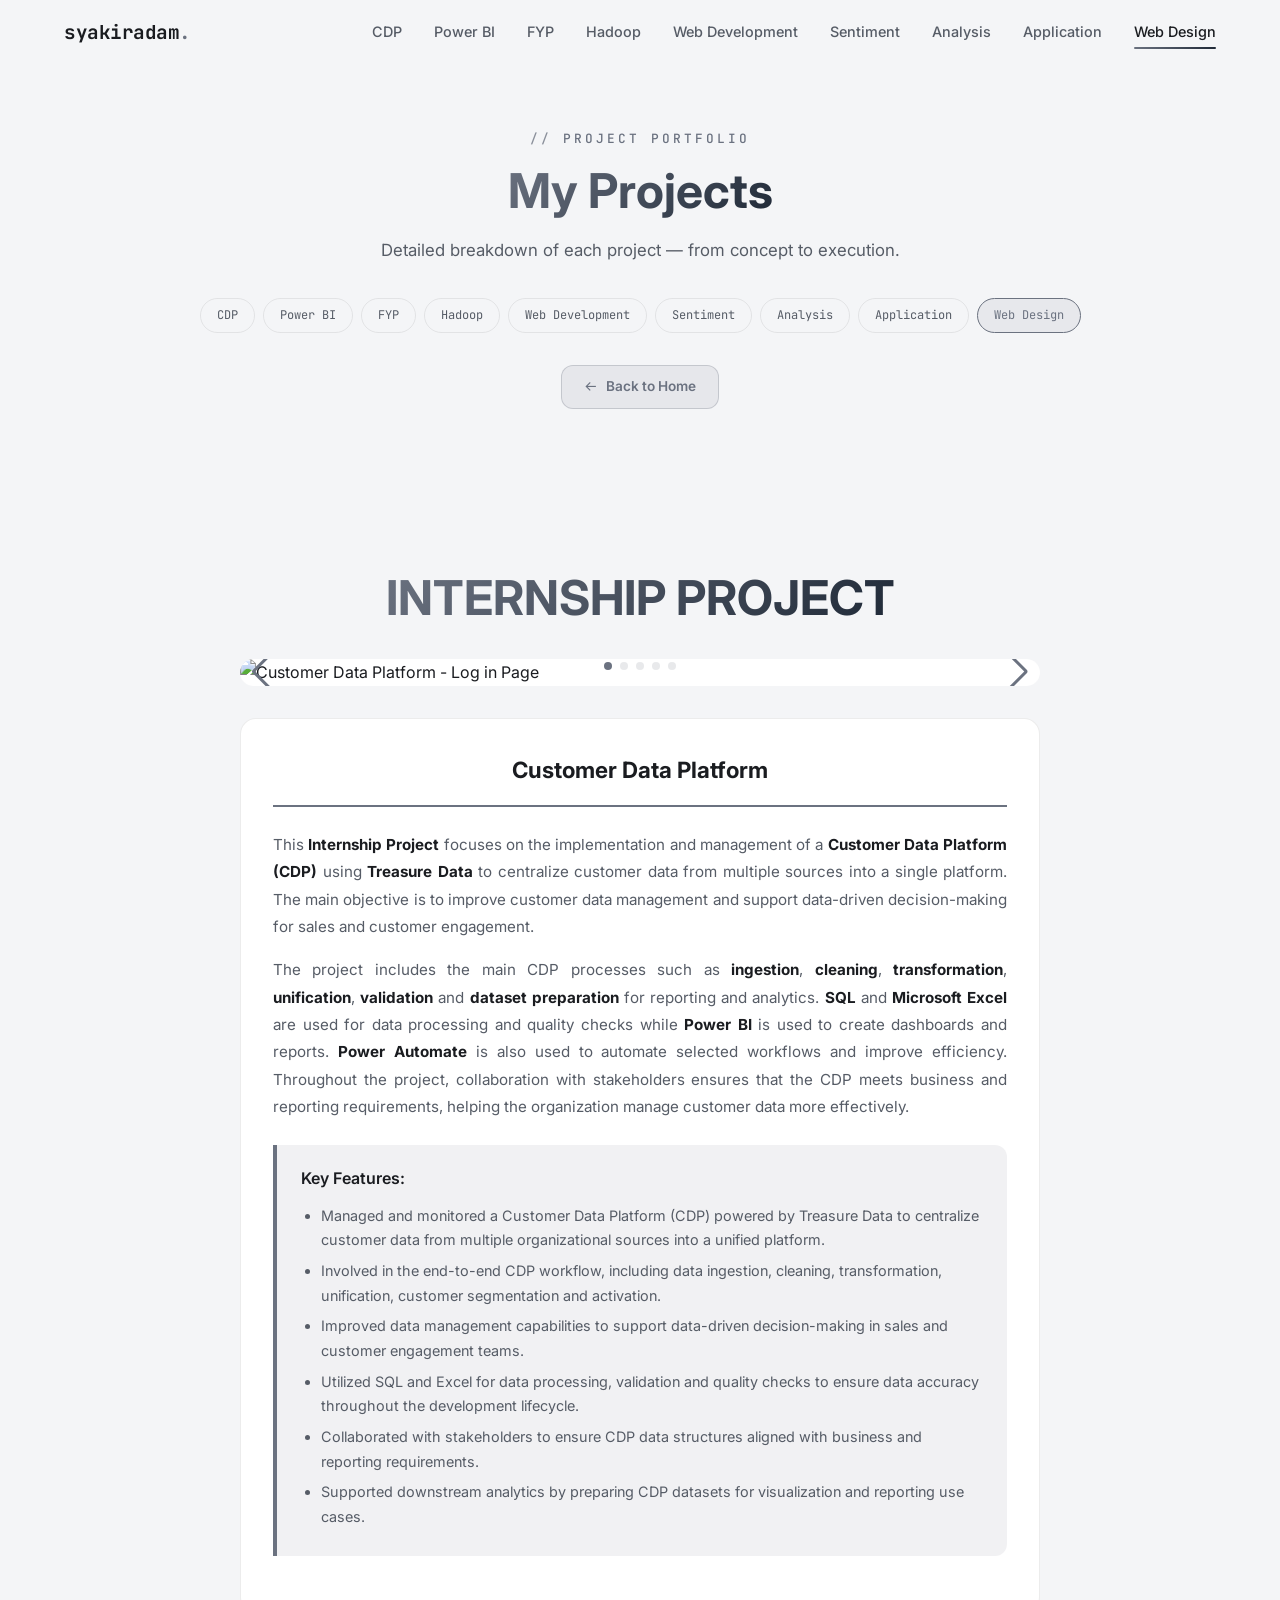
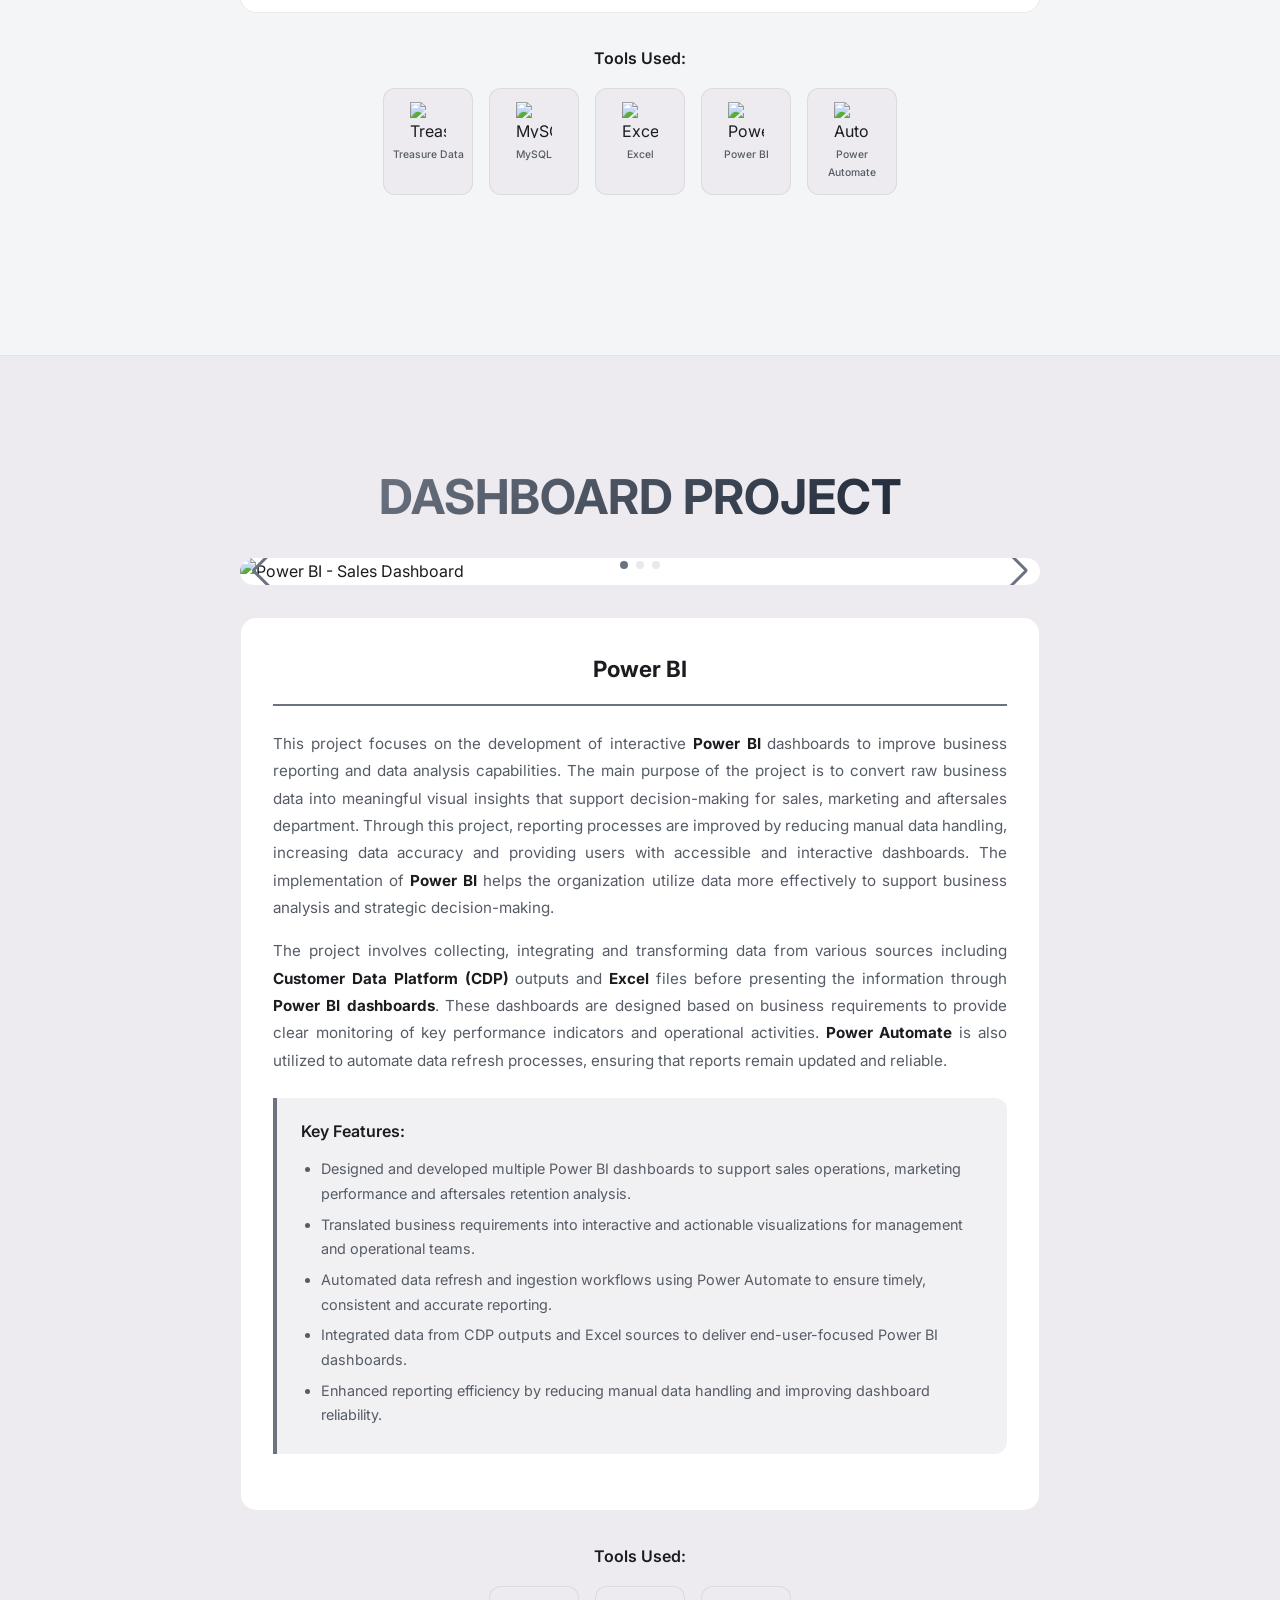
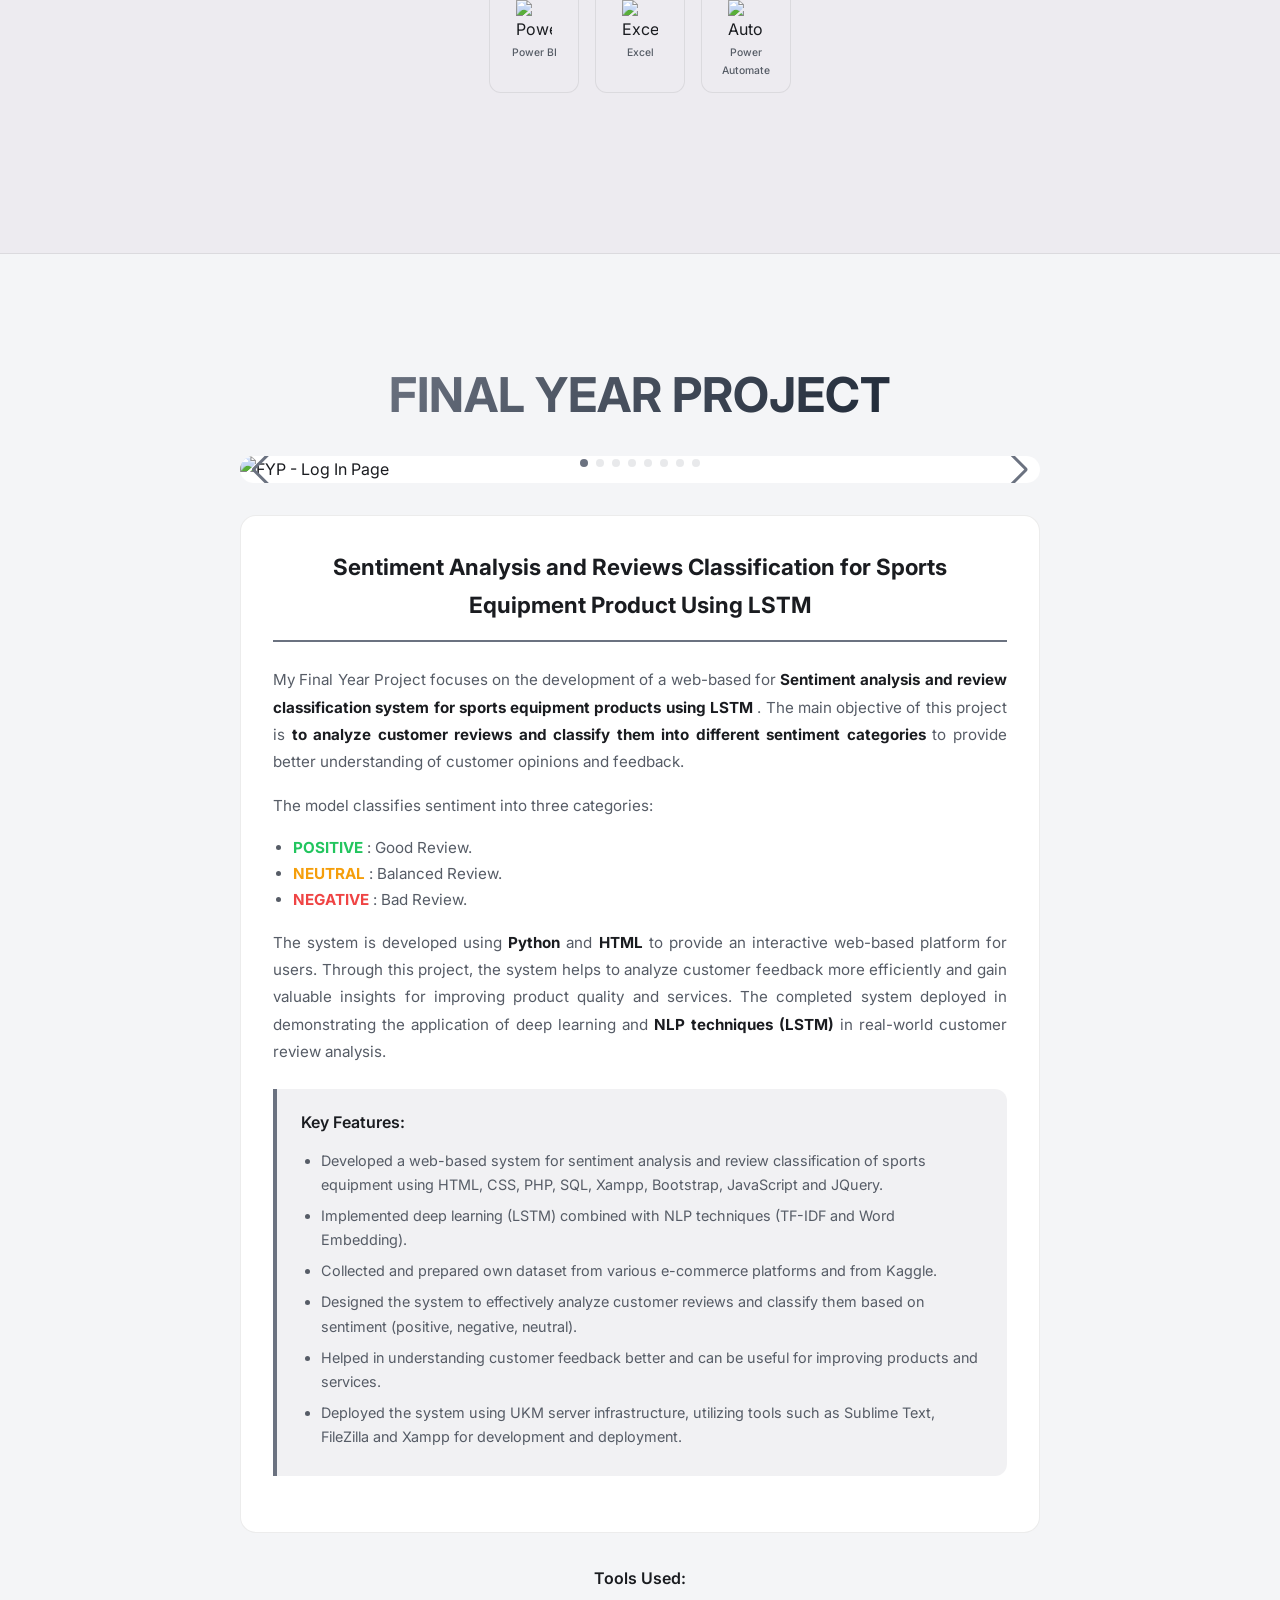
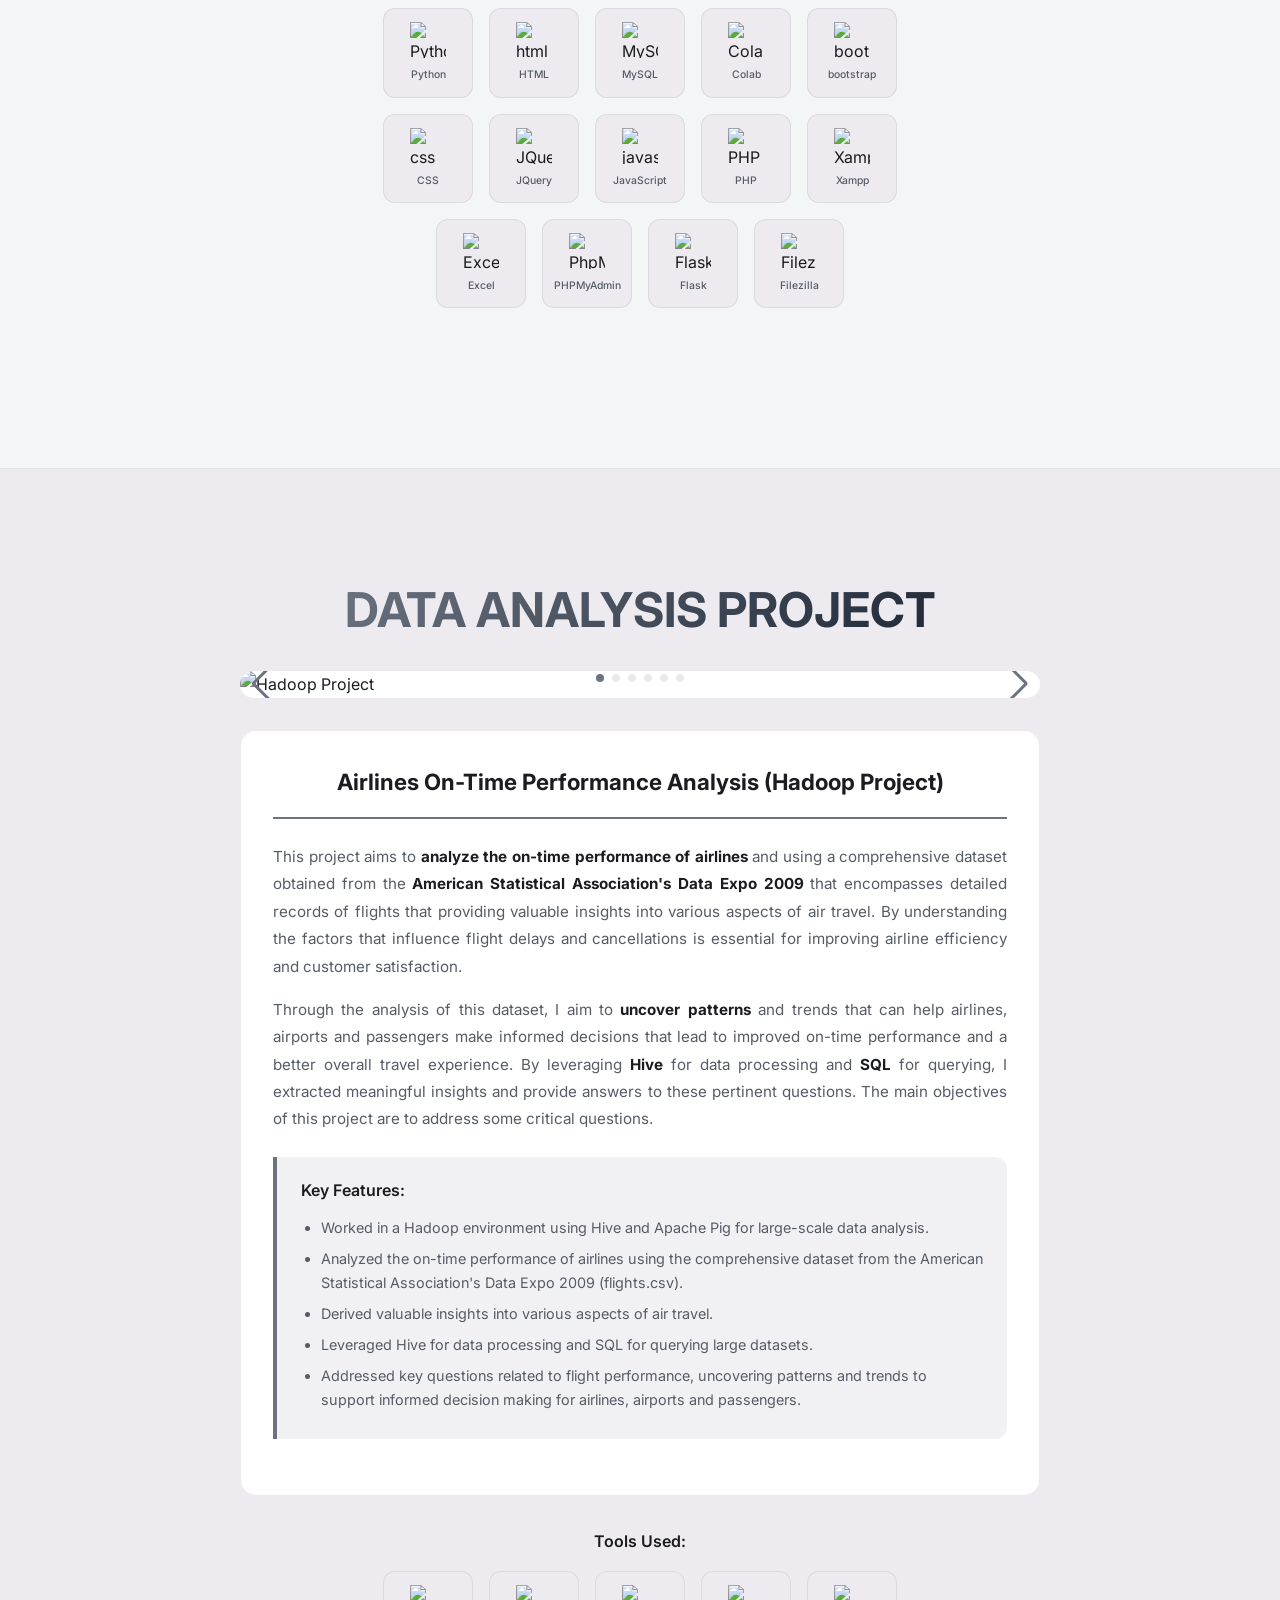
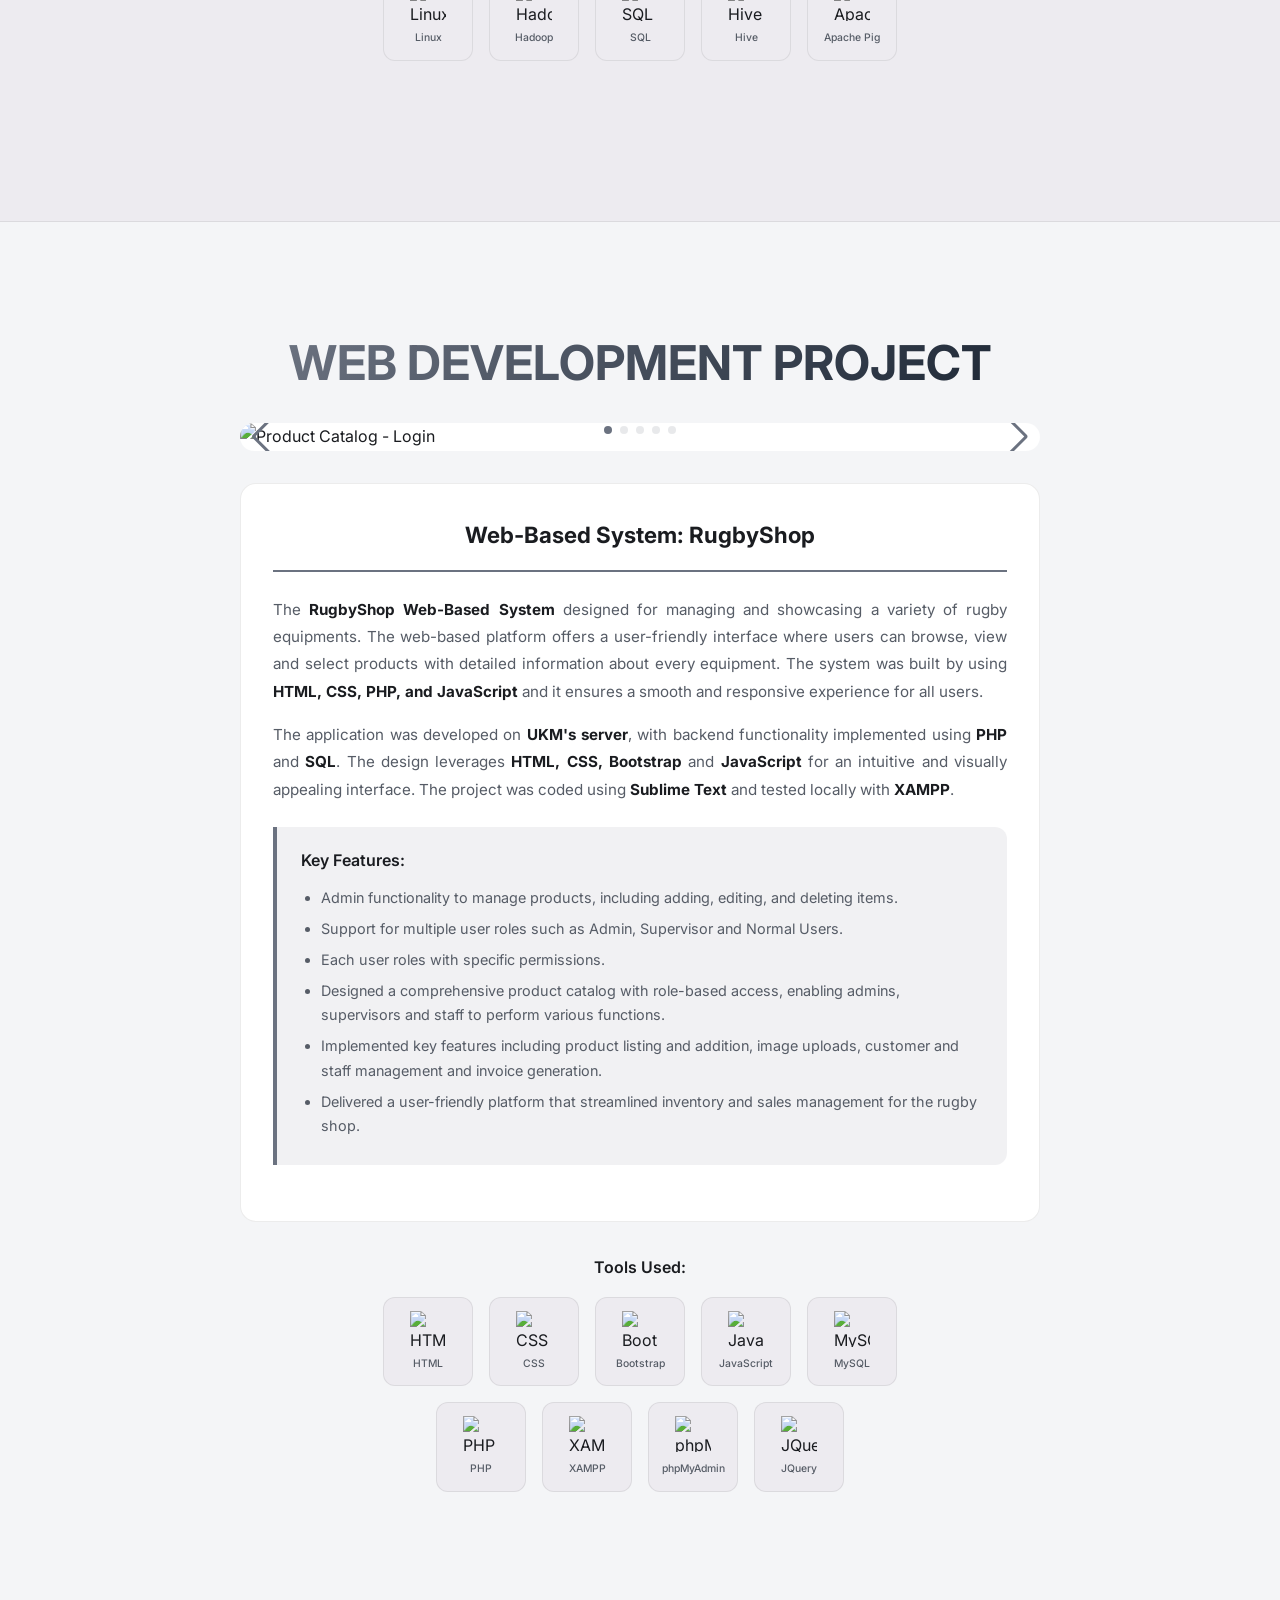
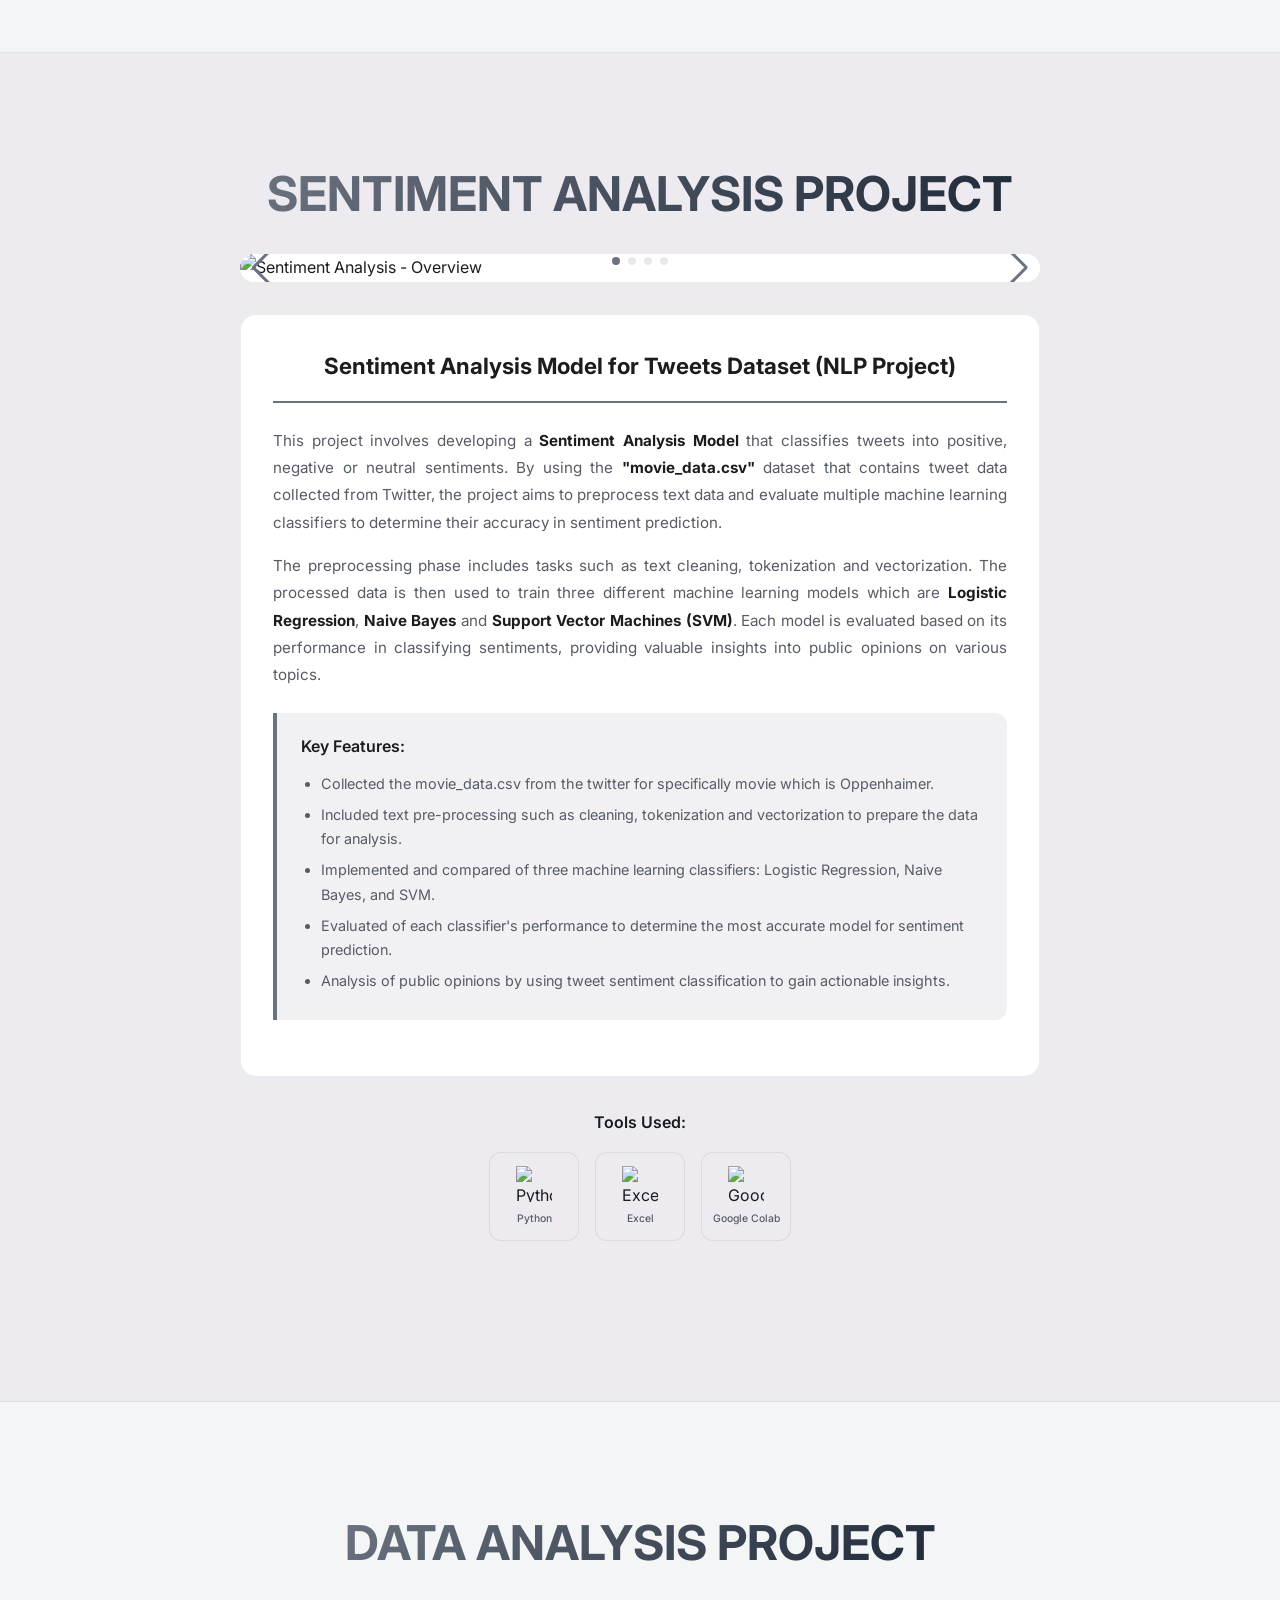
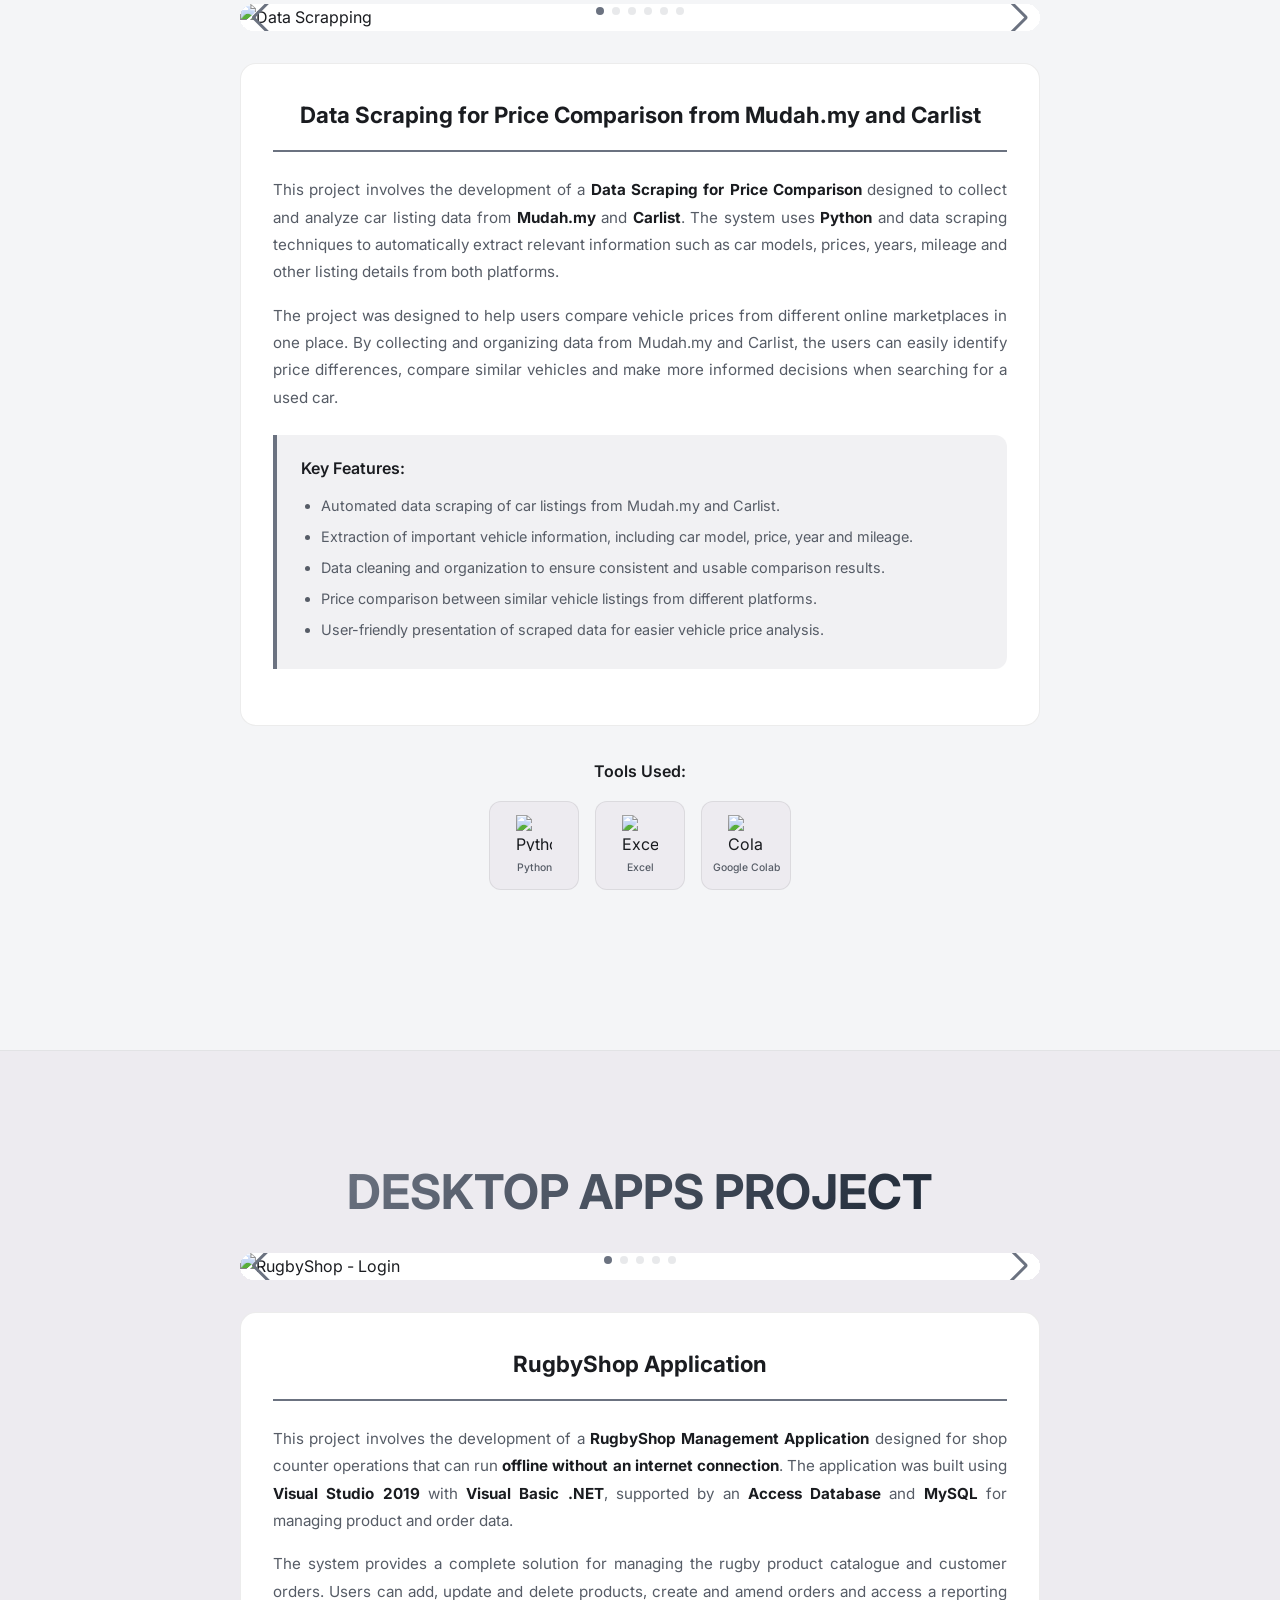
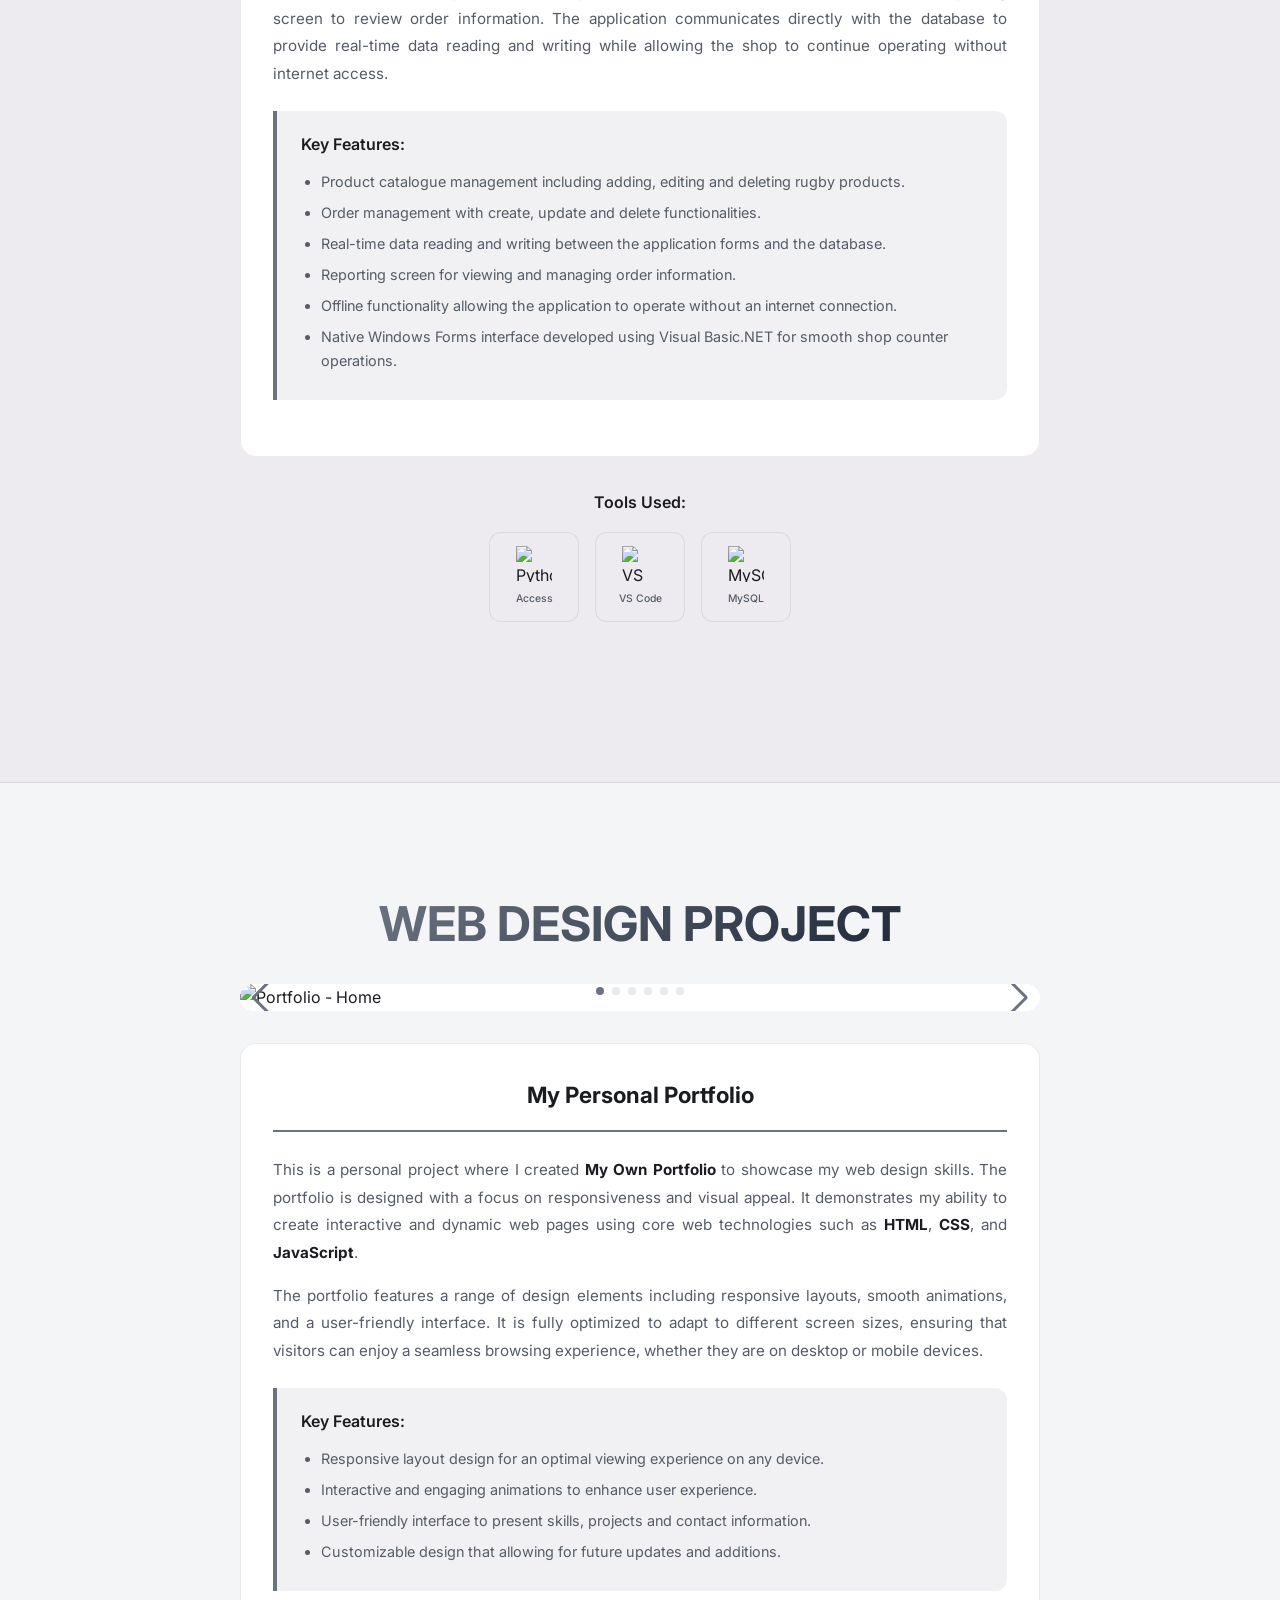
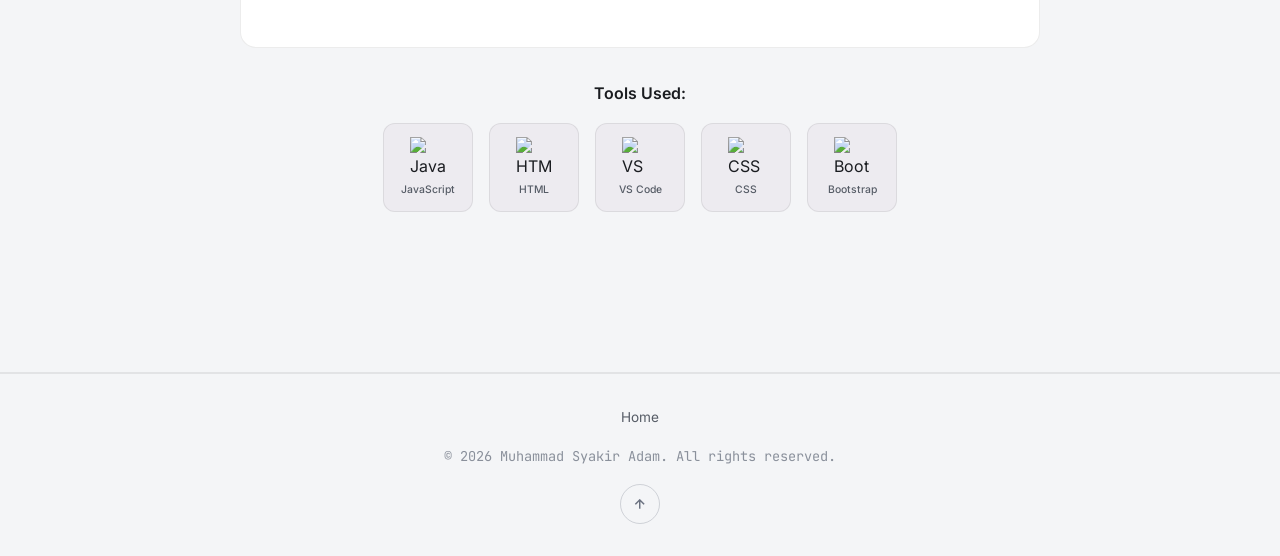
==== project.html @ 6a6b3c06 "Add files via upload" ====
<!DOCTYPE html>
<html lang="en">
<head>
  <meta charset="UTF-8">
  <meta name="viewport" content="width=device-width, initial-scale=1.0">
  <meta name="description" content="Muhammad Syakir Adam — Project Portfolio. Detailed breakdown of Data Science, Data Analysis and Web Development projects.">
  <meta name="theme-color" content="#0a0a0f">
  <title>Projects | Muhammad Syakir Adam</title>

  <!-- Styles -->
  <link rel="stylesheet" href="style.css">
  <!-- Boxicons -->
  <link href="https://unpkg.com/boxicons@2.1.4/css/boxicons.min.css" rel="stylesheet">
  <!-- Swiper CSS -->
  <link rel="stylesheet" href="https://cdn.jsdelivr.net/npm/swiper@11/swiper-bundle.min.css">
</head>
<body>

  <!-- ========== NAVIGATION ========== -->
  <nav class="navbar" role="navigation" aria-label="Main navigation">
    <div class="container">
      <a href="index.html" class="nav-logo">syakiradam<span class="dot">.</span></a>
      <div class="nav-links">
        <a href="#cdp">CDP</a>
        <a href="#powerbi">Power BI</a>
        <a href="#fyp">FYP</a>
        <a href="#hadoop">Hadoop</a>
        <a href="#webdev">Web Development</a>
        <a href="#sentiment">Sentiment</a>
        <a href="#scraping">Analysis</a>
        <a href="#apps">Application</a>
        <a href="#web">Web Design</a>
      </div>
      <button class="nav-toggle" aria-label="Toggle navigation menu">
        <span></span><span></span><span></span>
      </button>
    </div>
  </nav>

  <!-- Mobile Menu -->
  <div class="nav-mobile" role="dialog" aria-label="Mobile navigation">
    <a href="#cdp">CDP</a>
    <a href="#powerbi">Power BI</a>
    <a href="#fyp">FYP</a>
    <a href="hadoop">Hadoop</a>
    <a href="#webdev">Web Development</a>
    <a href="#sentiment">Sentiment</a>
    <a href="#scraping">Analysis</a>
    <a href="#apps">Application</a>
    <a href="#web">Web Design</a>
    <a href="index.html#projects">← Back to Home</a>
  </div>

  <!-- ========== PROJECT HERO ========== -->
  <header class="project-detail-hero">
    <span class="section-label">Project Portfolio</span>
    <h1 class="section-title"><span class="highlight">My Projects</span></h1>
    <p class="section-desc" style="margin:0 auto;">Detailed breakdown of each project — from concept to execution.</p>

    <nav class="project-detail-nav" aria-label="Project navigation">
      <a href="#cdp" class="active">CDP</a>
      <a href="#powerbi">Power BI</a>
      <a href="#fyp">FYP</a>
      <a href="#hadoop">Hadoop</a>
      <a href="#webdev">Web Development</a>
      <a href="#sentiment">Sentiment</a>
      <a href="#scraping">Analysis</a>
      <a href="#apps">Application</a>
      <a href="#web">Web Design</a>
    </nav>

    <a href="index.html#projects" class="back-home-btn">
      <i class='bx bx-arrow-back'></i> Back to Home
    </a>
  </header>

  <!-- ====================================================================
       PROJECT 1: CUSTOMER DATA PLATFORM
       ==================================================================== -->
  <section id="cdp" class="project-section">
    <div class="container">
      <h2 class="section-title fade-in" style="text-align:center;"><span class="highlight">INTERNSHIP PROJECT</span></h2>

      <!-- Image Slider -->
      <div class="project-swiper-wrapper fade-in">
        <div class="swiper project-swiper">
          <div class="swiper-wrapper">
            <div class="swiper-slide"><img src="image/project1a.png" alt="Customer Data Platform - Log in Page" loading="lazy"></div>
            <div class="swiper-slide"><img src="image/project1b.png" alt="Customer Data Platform - Homepage" loading="lazy"></div>
            <div class="swiper-slide"><img src="image/project1c.png" alt="Customer Data Platform - Segementation" loading="lazy"></div>
            <div class="swiper-slide"><img src="image/project1d.png" alt="Customer Data Platform - Activation" loading="lazy"></div>
            <div class="swiper-slide"><img src="image/project1e.png" alt="Customer Data Platform - Total Data" loading="lazy"></div>
          </div>
          <div class="swiper-button-next"></div>
          <div class="swiper-button-prev"></div>
          <div class="swiper-pagination"></div>
        </div>
      </div>

      <!-- Description -->
      <div class="project-desc-card fade-in">
        <h2>Customer Data Platform</h2>
        <p>  
          This <strong> Internship Project </strong> focuses on the implementation and management of a <strong>Customer Data Platform (CDP)</strong>
          using <strong>Treasure Data</strong> to centralize customer data from multiple sources into a single platform. 
          The main objective is to improve customer data management and support data-driven decision-making 
          for sales and customer engagement.
        </p>
        <p>
          The project includes the main CDP processes such as <strong> ingestion</strong>, <strong>cleaning</strong>, <strong>transformation</strong>, <strong>unification</strong>, 
          <strong>validation</strong> and <strong>dataset preparation</strong> for reporting and analytics. <strong>SQL</strong> and <strong>Microsoft Excel</strong> 
          are used for data processing and quality checks while <strong>Power BI</strong> is used to create dashboards and reports. 
          <strong>Power Automate</strong> is also used to automate selected workflows and improve efficiency. 
          Throughout the project, collaboration with stakeholders ensures that the CDP meets business and reporting 
          requirements, helping the organization manage customer data more effectively.
        </p>
        <div class="project-features">
          <h3>Key Features:</h3>
          <ul>
            <li>Managed and monitored a Customer Data Platform (CDP) powered by Treasure Data to centralize customer data from multiple organizational sources into a unified platform.</li>
            <li>Involved in the end-to-end CDP workflow, including data ingestion, cleaning, transformation, unification, customer segmentation and activation.</li>
            <li>Improved data management capabilities to support data-driven decision-making in sales and customer engagement teams. </li>
            <li>Utilized SQL and Excel for data processing, validation and quality checks to ensure data accuracy throughout the development lifecycle. </li>
            <li>Collaborated with stakeholders to ensure CDP data structures aligned with business and reporting requirements.</li>
            <li>Supported downstream analytics by preparing CDP datasets for visualization and reporting use cases.</li>
          </ul>
        </div>
      </div>

      <!-- Tools -->
      <p class="tools-label">Tools Used:</p>
      <div class="tools-grid">
        <div class="skill-item"><img src="image/treasuredata.png" alt="Treasure Data" loading="lazy"><span>Treasure Data</span></div>
        <div class="skill-item"><img src="image/sql.png" alt="MySQL" loading="lazy"><span>MySQL</span></div>
        <div class="skill-item"><img src="image/excel.png" alt="Excel" loading="lazy"><span>Excel</span></div>
        <div class="skill-item"><img src="image/powerbi.png" alt="Power BI" loading="lazy"><span>Power BI</span></div>
        <div class="skill-item"><img src="image/automate.png" alt="Automate" loading="lazy"><span>Power Automate</span></div>
      </div>
    </div>
  </section>

  <!-- ====================================================================
       PROJECT 2: POWER BI
       ==================================================================== -->
  <section id="powerbi" class="project-section">
    <div class="container">
      <h2 class="section-title fade-in" style="text-align:center;"><span class="highlight">DASHBOARD PROJECT</span></h2>

      <!-- Image Slider -->
      <div class="project-swiper-wrapper fade-in">
        <div class="swiper project-swiper">
          <div class="swiper-wrapper">
            <div class="swiper-slide"><img src="image/project2a.png" alt="Power BI - Sales Dashboard" loading="lazy"></div>
            <div class="swiper-slide"><img src="image/project2b.png" alt="Power BI - Marketing Dashboard" loading="lazy"></div>
            <div class="swiper-slide"><img src="image/project2c.png" alt="Power BI - Aftersales Dashboard" loading="lazy"></div>
          </div>
          <div class="swiper-button-next"></div>
          <div class="swiper-button-prev"></div>
          <div class="swiper-pagination"></div>
        </div>
      </div>

      <!-- Description -->
      <div class="project-desc-card fade-in">
        <h2>Power BI</h2>
        <p>  
          This project focuses on the development of interactive <strong> Power BI </strong> dashboards to improve business reporting 
          and data analysis capabilities. The main purpose of the project is to convert raw business data into 
          meaningful visual insights that support decision-making for sales, marketing and aftersales department.
          Through this project, reporting processes are improved by reducing manual data handling, increasing 
          data accuracy and providing users with accessible and interactive dashboards. The implementation of 
          <strong>Power BI</strong> helps the organization utilize data more effectively to support business analysis 
          and strategic decision-making.
        </p>
        <p>
          The project involves collecting, integrating and transforming data from various sources including 
          <strong>Customer Data Platform (CDP)</strong> outputs and <strong>Excel</strong> files before presenting 
          the information through <strong>Power BI dashboards</strong>. These dashboards are designed based on business 
          requirements to provide clear monitoring of key performance indicators and operational activities. 
          <strong>Power Automate</strong> is also utilized to automate data refresh processes, ensuring that reports remain updated and reliable.
        </p>
        <div class="project-features">
          <h3>Key Features:</h3>
          <ul>
            <li>Designed and developed multiple Power BI dashboards to support sales operations, marketing performance and aftersales retention analysis.</li>
            <li>Translated business requirements into interactive and actionable visualizations for management and operational teams.</li>
            <li>Automated data refresh and ingestion workflows using Power Automate to ensure timely, consistent and accurate reporting.</li>
            <li>Integrated data from CDP outputs and Excel sources to deliver end-user-focused Power BI dashboards.</li>
            <li>Enhanced reporting efficiency by reducing manual data handling and improving dashboard reliability.</li>
          </ul>
        </div>
      </div>

      <!-- Tools -->
      <p class="tools-label">Tools Used:</p>
      <div class="tools-grid">
        <div class="skill-item"><img src="image/powerbi.png" alt="Power BI" loading="lazy"><span>Power BI</span></div>
        <div class="skill-item"><img src="image/excel.png" alt="Excel" loading="lazy"><span>Excel</span></div>
        <div class="skill-item"><img src="image/automate.png" alt="Automate" loading="lazy"><span>Power Automate</span></div>
      </div>
    </div>
  </section>

  <!-- ====================================================================
       PROJECT 3: FINAL YEAR PROJECT
       ==================================================================== -->
  <section id="fyp" class="project-section">
    <div class="container">
      <h2 class="section-title fade-in" style="text-align:center;"><span class="highlight">FINAL YEAR PROJECT</span></h2>

      <!-- Image Slider -->
      <div class="project-swiper-wrapper fade-in">
        <div class="swiper project-swiper">
          <div class="swiper-wrapper">
            <div class="swiper-slide"><img src="image/project3a.png" alt="FYP - Log In Page" loading="lazy"></div>
            <div class="swiper-slide"><img src="image/project3b.png" alt="FYP - Sign In Page" loading="lazy"></div>
            <div class="swiper-slide"><img src="image/project3c.png" alt="FYP - Homepage" loading="lazy"></div>
            <div class="swiper-slide"><img src="image/project3d.png" alt="FYP - Product List" loading="lazy"></div>
            <div class="swiper-slide"><img src="image/project3e.png" alt="FYP - Review Section" loading="lazy"></div>
            <div class="swiper-slide"><img src="image/project3f.png" alt="FYP - Review Sentiment" loading="lazy"></div>
            <div class="swiper-slide"><img src="image/project3g.png" alt="FYP - Previous Review" loading="lazy"></div>
            <div class="swiper-slide"><img src="image/project3h.png" alt="FYP - Review Details" loading="lazy"></div>
          </div>
          <div class="swiper-button-next"></div>
          <div class="swiper-button-prev"></div>
          <div class="swiper-pagination"></div>
        </div>
      </div>

      <!-- Description -->
      <div class="project-desc-card fade-in">
        <h2>Sentiment Analysis and Reviews Classification for Sports Equipment Product Using LSTM</h2>
        <p>  
          My Final Year Project focuses on the development of a web-based for<strong> Sentiment analysis and review 
          classification system for sports equipment products using LSTM </strong>. The main objective of this 
          project is <strong>to analyze customer reviews and classify them into different sentiment categories</strong>
          to provide better understanding of customer opinions and feedback.
        </p>
        <p>The model classifies sentiment into three categories:</p>
        <ul style="list-style:disc; margin-left:1.25rem; color:var(--text-secondary); font-size:0.95rem; margin-bottom:1rem;">
          <li><strong style="color:#22c55e;">POSITIVE</strong> : Good Review.</li>
          <li><strong style="color:#f59e0b;">NEUTRAL</strong> : Balanced Review.</li>
          <li><strong style="color:#ef4444;">NEGATIVE</strong> : Bad Review.</li>
        </ul>
        <p>
          The system is developed using <strong>Python</strong> and <strong>HTML</strong>  
          to provide an interactive web-based platform for users. Through this project, the system helps to 
          analyze customer feedback more efficiently and gain valuable insights for improving product quality 
          and services. The completed system deployed in demonstrating the 
          application of deep learning and <strong>NLP techniques (LSTM)</strong> in real-world customer review analysis.
        </p>
        <div class="project-features">
          <h3>Key Features:</h3>
          <ul>
            <li>Developed a web-based system for sentiment analysis and review classification of sports equipment using HTML, CSS, PHP, SQL, Xampp, Bootstrap, JavaScript and JQuery. </li>
            <li>Implemented deep learning (LSTM) combined with NLP techniques (TF-IDF and Word Embedding).  </li>
            <li>Collected and prepared own dataset from various e-commerce platforms and from Kaggle.  </li>
            <li>Designed the system to effectively analyze customer reviews and classify them based on sentiment (positive, negative, neutral). </li>
            <li>Helped in understanding customer feedback better and can be useful for improving products and services. </li>
            <li>Deployed the system using UKM server infrastructure, utilizing tools such as Sublime Text, FileZilla and Xampp for development and deployment. </li>
          </ul>
        </div>
      </div>

      <!-- Tools -->
      <p class="tools-label">Tools Used:</p>
      <div class="tools-grid">
        <div class="skill-item"><img src="image/python.png" alt="Python" loading="lazy"><span>Python</span></div>
        <div class="skill-item"><img src="image/html.png" alt="html" loading="lazy"><span>HTML</span></div>
        <div class="skill-item"><img src="image/sql.png" alt="MySQL" loading="lazy"><span>MySQL</span></div>
        <div class="skill-item"><img src="image/colab.png" alt="Colab" loading="lazy"><span>Colab</span></div>
        <div class="skill-item"><img src="image/bootstrap.png" alt="bootstrap" loading="lazy"><span>bootstrap</span></div>
        <div class="skill-item"><img src="image/css.png" alt="css" loading="lazy"><span>CSS</span></div>
        <div class="skill-item"><img src="image/jquery.png" alt="JQuery" loading="lazy"><span>JQuery</span></div>
        <div class="skill-item"><img src="image/javascript.png" alt="javascript" loading="lazy"><span>JavaScript</span></div>
        <div class="skill-item"><img src="image/php.png" alt="PHP" loading="lazy"><span>PHP</span></div>
        <div class="skill-item"><img src="image/xampp.png" alt="Xampp" loading="lazy"><span>Xampp</span></div>
        <div class="skill-item"><img src="image/excel.png" alt="Excel" loading="lazy"><span>Excel</span></div>
        <div class="skill-item"><img src="image/phpmyadmin.png" alt="PhpMyAdmin" loading="lazy"><span>PHPMyAdmin</span></div>
        <div class="skill-item"><img src="image/flask.png" alt="Flask" loading="lazy"><span>Flask</span></div>
        <div class="skill-item"><img src="image/Filezilla.png" alt="Filezilla" loading="lazy"><span>Filezilla</span></div>

      </div>
    </div>
  </section>


<!-- ====================================================================
       PROJECT 4: HADOOP PROJECT
       ==================================================================== -->
  <section id="hadoop" class="project-section">
    <div class="container">
      <h2 class="section-title fade-in" style="text-align:center;"><span class="highlight">DATA ANALYSIS PROJECT</span></h2>

      <div class="project-swiper-wrapper fade-in">
        <div class="swiper project-swiper">
          <div class="swiper-wrapper">
            <div class="swiper-slide"><img src="image/project4a.png" alt="Hadoop Project" loading="lazy"></div>
            <div class="swiper-slide"><img src="image/project4b.png" alt="Hadoop Project" loading="lazy"></div>
            <div class="swiper-slide"><img src="image/project4c.png" alt="Hadoop Project" loading="lazy"></div>
            <div class="swiper-slide"><img src="image/project4d.png" alt="Hadoop Project" loading="lazy"></div>
            <div class="swiper-slide"><img src="image/project4e.png" alt="Hadoop Project" loading="lazy"></div>
            <div class="swiper-slide"><img src="image/project4f.png" alt="Hadoop Project" loading="lazy"></div>
          </div>
          <div class="swiper-button-next"></div>
          <div class="swiper-button-prev"></div>
          <div class="swiper-pagination"></div>
        </div>
      </div>

      <div class="project-desc-card fade-in">
        <h2>Airlines On-Time Performance Analysis (Hadoop Project)</h2>
        <p>
          This project aims to <strong>analyze the on-time performance of airlines</strong> and using a 
          comprehensive dataset obtained from the <strong>American Statistical Association's Data Expo 
          2009</strong> that encompasses detailed records of flights that providing valuable insights into various 
          aspects of air travel. By understanding the factors that influence flight 
          delays and cancellations is essential for improving airline efficiency and customer satisfaction.
        </p>
        <p>
          Through the analysis of this dataset, I aim to <strong>uncover patterns</strong> and trends that can help 
          airlines, airports and passengers make informed decisions that lead to improved on-time 
          performance and a better overall travel experience. By leveraging <strong>Hive</strong> for data 
          processing and <strong>SQL</strong> for querying, I extracted meaningful insights and provide 
          answers to these pertinent questions. The main objectives of this project are to address some critical questions.
        </p>
        <div class="project-features">
          <h3>Key Features:</h3>
          <ul>
            <li>Worked in a Hadoop environment using Hive and Apache Pig for large-scale data analysis.</li>
            <li>Analyzed the on-time performance of airlines using the comprehensive dataset from the American Statistical Association's Data Expo 2009 (flights.csv).</li>
            <li>Derived valuable insights into various aspects of air travel. </li>
            <li>Leveraged Hive for data processing and SQL for querying large datasets. </li>
            <li>Addressed key questions related to flight performance, uncovering patterns and trends to support informed decision making for airlines, airports and passengers.</li>
          </ul>
        </div>
      </div>

      <p class="tools-label">Tools Used:</p>
      <div class="tools-grid">
        <div class="skill-item"><img src="image/linux.png" alt="Linux" loading="lazy"><span>Linux</span></div>
        <div class="skill-item"><img src="image/hadoop.png" alt="Hadoop" loading="lazy"><span>Hadoop</span></div>
        <div class="skill-item"><img src="image/sql.png" alt="SQL" loading="lazy"><span>SQL</span></div>
        <div class="skill-item"><img src="image/hive.png" alt="Hive" loading="lazy"><span>Hive</span></div>
        <div class="skill-item"><img src="image/pig.png" alt="Apache Pig" loading="lazy"><span>Apache Pig</span></div>
      </div>
    </div>
  </section>

  <!-- ====================================================================
       PROJECT 5: WEB DEVELOPMENT
       ==================================================================== -->
  <section id="webdev" class="project-section">
    <div class="container">
      <h2 class="section-title fade-in" style="text-align:center;"><span class="highlight">WEB DEVELOPMENT PROJECT</span></h2>

      <div class="project-swiper-wrapper fade-in">
        <div class="swiper project-swiper">
          <div class="swiper-wrapper">
            <div class="swiper-slide"><img src="image/project5a.png" alt="Product Catalog - Login" loading="lazy"></div>
            <div class="swiper-slide"><img src="image/project5b.png" alt="Product Catalog - Home" loading="lazy"></div>
            <div class="swiper-slide"><img src="image/project5c.png" alt="Product Catalog - Customer" loading="lazy"></div>
            <div class="swiper-slide"><img src="image/project5d.png" alt="Product Catalog - Staff" loading="lazy"></div>
            <div class="swiper-slide"><img src="image/project5e.png" alt="Product Catalog - Order" loading="lazy"></div>
          </div>
          <div class="swiper-button-next"></div>
          <div class="swiper-button-prev"></div>
          <div class="swiper-pagination"></div>
        </div>
      </div>

      <div class="project-desc-card fade-in">
        <h2>Web-Based System: RugbyShop </h2>
        <p>
          The <strong>RugbyShop Web-Based System</strong> designed for managing and showcasing a variety of rugby equipments. 
          The web-based platform offers a user-friendly interface where users can browse, view and select products with detailed 
          information about every equipment. The system was built by using <strong>HTML, CSS, PHP, and JavaScript</strong> and it ensures a smooth 
          and responsive experience for all users.
        </p>
        <p>
          The application was developed on <strong>UKM's server</strong>, with backend functionality implemented using <strong>PHP</strong> and 
          <strong>SQL</strong>. The design leverages <strong>HTML, CSS, Bootstrap</strong> and <strong>JavaScript</strong> for an intuitive and visually appealing 
          interface. The project was coded using <strong>Sublime Text</strong> and tested locally with <strong>XAMPP</strong>.
        </p>
        <div class="project-features">
          <h3>Key Features:</h3>
          <ul>
            <li>Admin functionality to manage products, including adding, editing, and deleting items.</li>
            <li>Support for multiple user roles such as Admin, Supervisor and Normal Users.</li>
            <li>Each user roles with specific permissions.</li>
            <li>Designed a comprehensive product catalog with role-based access, enabling admins, supervisors and staff to perform various functions. </li>
            <li>Implemented key features including product listing and addition, image uploads, customer and staff management and invoice generation. </li>
            <li>Delivered a user-friendly platform that streamlined inventory and sales management for the rugby shop. </li>
          </ul>
        </div>
      </div>

      <p class="tools-label">Tools Used:</p>
      <div class="tools-grid">
        <div class="skill-item"><img src="image/html.png" alt="HTML" loading="lazy"><span>HTML</span></div>
        <div class="skill-item"><img src="image/css.png" alt="CSS" loading="lazy"><span>CSS</span></div>
        <div class="skill-item"><img src="image/bootstrap.png" alt="Bootstrap" loading="lazy"><span>Bootstrap</span></div>
        <div class="skill-item"><img src="image/javascript.png" alt="JavaScript" loading="lazy"><span>JavaScript</span></div>
        <div class="skill-item"><img src="image/sql.png" alt="MySQL" loading="lazy"><span>MySQL</span></div>
        <div class="skill-item"><img src="image/php.png" alt="PHP" loading="lazy"><span>PHP</span></div>
        <div class="skill-item"><img src="image/xampp.png" alt="XAMPP" loading="lazy"><span>XAMPP</span></div>
        <div class="skill-item"><img src="image/phpmyadmin.png" alt="phpMyAdmin" loading="lazy"><span>phpMyAdmin</span></div>
        <div class="skill-item"><img src="image/jquery.png" alt="JQuery" loading="lazy"><span>JQuery</span></div>
      </div>
    </div>
  </section>

  <!-- ====================================================================
       PROJECT 6: SENTIMENT ANALYSIS
       ==================================================================== -->
  <section id="sentiment" class="project-section">
    <div class="container">
      <h2 class="section-title fade-in" style="text-align:center;"><span class="highlight">SENTIMENT ANALYSIS PROJECT</span></h2>

      <div class="project-swiper-wrapper fade-in">
        <div class="swiper project-swiper">
          <div class="swiper-wrapper">
            <div class="swiper-slide"><img src="image/project6a.png" alt="Sentiment Analysis - Overview" loading="lazy"></div>
            <div class="swiper-slide"><img src="image/project6b.png" alt="Sentiment Analysis - EDA" loading="lazy"></div>
            <div class="swiper-slide"><img src="image/project6c.png" alt="Sentiment Analysis - Models" loading="lazy"></div>
            <div class="swiper-slide"><img src="image/project6d.png" alt="Sentiment Analysis - Results" loading="lazy"></div>
          </div>
          <div class="swiper-button-next"></div>
          <div class="swiper-button-prev"></div>
          <div class="swiper-pagination"></div>
        </div>
      </div>

      <div class="project-desc-card fade-in">
        <h2>Sentiment Analysis Model for Tweets Dataset (NLP Project)</h2>
        <p>
          This project involves developing a <strong>Sentiment Analysis Model</strong> that classifies tweets into positive, negative or neutral sentiments. 
          By using the <strong>"movie_data.csv"</strong> dataset that contains tweet data collected from Twitter, the project aims to preprocess text data 
          and evaluate multiple machine learning classifiers to determine their accuracy in sentiment prediction.
        </p>
        <p>
          The preprocessing phase includes tasks such as text cleaning, tokenization and vectorization. The processed data is then used to train 
          three different machine learning models which are <strong>Logistic Regression</strong>, <strong>Naive Bayes</strong> and <strong>Support Vector Machines (SVM)</strong>. 
          Each model is evaluated based on its performance in classifying sentiments, providing valuable insights into public opinions on various topics.
        </p>
        <div class="project-features">
          <h3>Key Features:</h3>
          <ul>
            <li>Collected the movie_data.csv from the twitter for specifically movie which is Oppenhaimer.</li>
            <li>Included text pre-processing such as cleaning, tokenization and vectorization to prepare the data for analysis.</li>
            <li>Implemented and compared of three machine learning classifiers: Logistic Regression, Naive Bayes, and SVM.</li>
            <li>Evaluated of each classifier's performance to determine the most accurate model for sentiment prediction.</li>
            <li>Analysis of public opinions by using tweet sentiment classification to gain actionable insights.</li>
          </ul>
        </div>
      </div>

      <p class="tools-label">Tools Used:</p>
      <div class="tools-grid">
        <div class="skill-item"><img src="image/python.png" alt="Python" loading="lazy"><span>Python</span></div>
        <div class="skill-item"><img src="image/excel.png" alt="Excel" loading="lazy"><span>Excel</span></div>
        <div class="skill-item"><img src="image/colab.png" alt="Google Colab" loading="lazy"><span>Google Colab</span></div>
      </div>
    </div>
  </section>

  <!-- ====================================================================
       PROJECT 7: DATA SCRAPING
       ==================================================================== -->
  <section id="scraping" class="project-section">
    <div class="container">
      <h2 class="section-title fade-in" style="text-align:center;"><span class="highlight">DATA ANALYSIS PROJECT</span></h2>

      <div class="project-swiper-wrapper fade-in">
        <div class="swiper project-swiper">
          <div class="swiper-wrapper">
            <div class="swiper-slide"><img src="image/project7a.png" alt="Data Scrapping" loading="lazy"></div>
            <div class="swiper-slide"><img src="image/project7b.png" alt="Data Scrapping" loading="lazy"></div>
            <div class="swiper-slide"><img src="image/project7c.png" alt="Data Scrapping" loading="lazy"></div>
            <div class="swiper-slide"><img src="image/project7d.png" alt="Data Scrapping" loading="lazy"></div>
            <div class="swiper-slide"><img src="image/project7e.png" alt="Data Scrapping" loading="lazy"></div>
            <div class="swiper-slide"><img src="image/project7f.png" alt="Data Scrapping" loading="lazy"></div>
          </div>
          <div class="swiper-button-next"></div>
          <div class="swiper-button-prev"></div>
          <div class="swiper-pagination"></div>
        </div>
      </div>

      <div class="project-desc-card fade-in">
        <h2>Data Scraping for Price Comparison from Mudah.my and Carlist</h2>
        <p>
          This project involves the development of a <strong>Data Scraping for Price Comparison</strong> 
          designed to collect and analyze car listing data from <strong>Mudah.my</strong> and <strong>Carlist</strong>. 
          The system uses <strong>Python</strong> and data scraping techniques to automatically extract relevant 
          information such as car models, prices, years, mileage and other listing details from both platforms.
        </p>
        <p>
          The project was designed to help users compare vehicle prices from different online marketplaces in one place. 
          By collecting and organizing data from Mudah.my and Carlist, the users can easily identify price differences, 
          compare similar vehicles and make more informed decisions when searching for a used car.
        </p>
        <div class="project-features">
          <h3>Key Features:</h3>
          <ul>
            <li>Automated data scraping of car listings from Mudah.my and Carlist.</li>
            <li>Extraction of important vehicle information, including car model, price, year and mileage.</li>
            <li>Data cleaning and organization to ensure consistent and usable comparison results.</li>
            <li>Price comparison between similar vehicle listings from different platforms.</li>
            <li>User-friendly presentation of scraped data for easier vehicle price analysis.</li>
          </ul>
        </div>
      </div>

      <p class="tools-label">Tools Used:</p>
      <div class="tools-grid">
        <div class="skill-item"><img src="image/python.png" alt="Python" loading="lazy"><span>Python</span></div>
        <div class="skill-item"><img src="image/excel.png" alt="Excel" loading="lazy"><span>Excel</span></div>
        <div class="skill-item"><img src="image/colab.png" alt="Colab" loading="lazy"><span>Google Colab</span></div>
      </div>
    </div>
  </section>

  <!-- ====================================================================
       PROJECT 8: DESKTOP APPLICATION
       ==================================================================== -->
  <section id="apps" class="project-section">
    <div class="container">
      <h2 class="section-title fade-in" style="text-align:center;"><span class="highlight">DESKTOP APPS PROJECT</span></h2>

      <div class="project-swiper-wrapper fade-in">
        <div class="swiper project-swiper">
          <div class="swiper-wrapper">
            <div class="swiper-slide"><img src="image/project8a.png" alt="RugbyShop - Login" loading="lazy"></div>
            <div class="swiper-slide"><img src="image/project8b.png" alt="RugbyShop - Main" loading="lazy"></div>
            <div class="swiper-slide"><img src="image/project8c.png" alt="RugbyShop - Products" loading="lazy"></div>
            <div class="swiper-slide"><img src="image/project8d.png" alt="RugbyShop - Order" loading="lazy"></div>
            <div class="swiper-slide"><img src="image/project8e.png" alt="RugbyShop - Catalog" loading="lazy"></div>
          </div>
          <div class="swiper-button-next"></div>
          <div class="swiper-button-prev"></div>
          <div class="swiper-pagination"></div>
        </div>
      </div>

      <div class="project-desc-card fade-in">
        <h2>RugbyShop Application</h2>
        <p> 
          This project involves the development of a <strong>RugbyShop Management Application</strong> designed for 
          shop counter operations that can run <strong>offline without an internet connection</strong>. The application 
          was built using <strong>Visual Studio 2019</strong> with <strong>Visual Basic .NET</strong>, supported by an 
          <strong>Access Database</strong> and <strong>MySQL</strong> for managing product and order data. 
        </p>
        <p>
          The system provides a complete solution for managing the rugby product catalogue and customer orders. 
          Users can add, update and delete products, create and amend orders and access a reporting screen to 
          review order information. The application communicates directly with the database to provide real-time 
          data reading and writing while allowing the shop to continue operating without internet access.
        </p>
        <div class="project-features">
          <h3>Key Features:</h3>
          <ul>
            <li>Product catalogue management including adding, editing and deleting rugby products.</li> 
            <li>Order management with create, update and delete functionalities.</li> 
            <li>Real-time data reading and writing between the application forms and the database.</li> 
            <li>Reporting screen for viewing and managing order information.</li> 
            <li>Offline functionality allowing the application to operate without an internet connection.</li> 
            <li>Native Windows Forms interface developed using Visual Basic.NET for smooth shop counter operations.</li>
          </ul>
        </div>
      </div>

      <p class="tools-label">Tools Used:</p>
      <div class="tools-grid">
        <div class="skill-item"><img src="image/access.png" alt="Python" loading="lazy"><span>Access</span></div>
        <div class="skill-item"><img src="image/vscode.png" alt="VS Code" loading="lazy"><span>VS Code</span></div>
        <div class="skill-item"><img src="image/sql.png" alt="MySQL" loading="lazy"><span>MySQL</span></div>
      </div>
    </div>
  </section>

  <!-- ====================================================================
       PROJECT 9: WEB DESIGN (PORTFOLIO)
       ==================================================================== -->
  <section id="web" class="project-section">
    <div class="container">
      <h2 class="section-title fade-in" style="text-align:center;"><span class="highlight">WEB DESIGN PROJECT</span></h2>

      <div class="project-swiper-wrapper fade-in">
        <div class="swiper project-swiper">
          <div class="swiper-wrapper">
            <div class="swiper-slide"><img src="image/project9a.png" alt="Portfolio - Home" loading="lazy"></div>
            <div class="swiper-slide"><img src="image/project9b.png" alt="Portfolio - About" loading="lazy"></div>
            <div class="swiper-slide"><img src="image/project9c.png" alt="Portfolio - Skills" loading="lazy"></div>
            <div class="swiper-slide"><img src="image/project9d.png" alt="Portfolio - Projects" loading="lazy"></div>
            <div class="swiper-slide"><img src="image/project9e.png" alt="Portfolio - Contact" loading="lazy"></div>
            <div class="swiper-slide"><img src="image/project9f.png" alt="Portfolio - Footer" loading="lazy"></div>
          </div>
          <div class="swiper-button-next"></div>
          <div class="swiper-button-prev"></div>
          <div class="swiper-pagination"></div>
        </div>
      </div>

      <div class="project-desc-card fade-in">
        <h2>My Personal Portfolio</h2>
        <p>
          This is a personal project where I created <strong>My Own Portfolio</strong> to showcase my web design skills. The portfolio is designed with a focus 
          on responsiveness and visual appeal. It demonstrates my ability to create interactive and dynamic web pages using core web technologies such as 
          <strong>HTML</strong>, <strong>CSS</strong>, and <strong>JavaScript</strong>.
        </p>
        <p>
          The portfolio features a range of design elements including responsive layouts, smooth animations, and a user-friendly interface. 
          It is fully optimized to adapt to different screen sizes, ensuring that visitors can enjoy a seamless browsing experience, whether they are on desktop 
          or mobile devices.
        </p>
        <div class="project-features">
          <h3>Key Features:</h3>
          <ul>
            <li>Responsive layout design for an optimal viewing experience on any device.</li>
            <li>Interactive and engaging animations to enhance user experience.</li>
            <li>User-friendly interface to present skills, projects and contact information.</li>
            <li>Customizable design that allowing for future updates and additions.</li>
          </ul>
        </div>
      </div>

      <p class="tools-label">Tools Used:</p>
      <div class="tools-grid">
        <div class="skill-item"><img src="image/javascript.png" alt="JavaScript" loading="lazy"><span>JavaScript</span></div>
        <div class="skill-item"><img src="image/html.png" alt="HTML" loading="lazy"><span>HTML</span></div>
        <div class="skill-item"><img src="image/vscode.png" alt="VS Code" loading="lazy"><span>VS Code</span></div>
        <div class="skill-item"><img src="image/css.png" alt="CSS" loading="lazy"><span>CSS</span></div>
        <div class="skill-item"><img src="image/bootstrap.png" alt="Bootstrap" loading="lazy"><span>Bootstrap</span></div>
      </div>
    </div>
  </section>

  <!-- ========== FOOTER ========== -->
  <footer class="footer">
    <div class="container">
      <div class="footer-links">
        <a href="index.html">Home</a>
      </div>
      <p>&copy; 2026 Muhammad Syakir Adam. All rights reserved.</p>
      <a href="#fyp" class="back-to-top" aria-label="Back to top"><i class='bx bx-up-arrow-alt'></i></a>
    </div>
  </footer>

  <!-- Scripts -->
  <script src="https://cdn.jsdelivr.net/npm/swiper@11/swiper-bundle.min.js"></script>
  <script src="scripts.js"></script>
</body>
</html>
---- style.css ----
/* ============================================
   MUHAMMAD SYAKIR ADAM — PORTFOLIO STYLESHEET
   Monochrome Grey / Silver Accent System
   Mobile-First Responsive Design
   ============================================ */

/* ---------- Google Fonts ---------- */
@import url('https://fonts.googleapis.com/css2?family=Inter:wght@300;400;500;600;700;800&family=JetBrains+Mono:wght@400;500&display=swap');

/* ---------- CSS Reset & Base ---------- */
*,
*::before,
*::after {
  margin: 0;
  padding: 0;
  box-sizing: border-box;
}

/* ---------- CSS Variables (Dark Theme Default) ---------- */
:root {
  /* Colors — monochrome slate/grey system, light mode, futuristic/data-science feel */
  --bg-primary: #f4f5f7;
  --bg-secondary: #edebf0;
  --bg-card: #ffffff;
  --bg-card-hover: #f0f1f4;
  --text-primary: #1a1c20;
  --text-secondary: #565c66;
  --text-muted: #8a909b;
  --accent: #4b5563;
  --accent-light: #6b7280;
  --accent-dark: #2f333a;
  --accent-glow: rgba(75, 85, 99, 0.08);
  --gradient-accent: linear-gradient(135deg, #6b7280 0%, #1f2937 100%);
  --border-color: rgba(75, 85, 99, 0.22);
  --border-subtle: rgba(17, 20, 24, 0.08);
  --shadow-sm: 0 2px 8px rgba(17, 20, 24, 0.06);
  --shadow-md: 0 4px 20px rgba(17, 20, 24, 0.08);
  --shadow-lg: 0 8px 40px rgba(17, 20, 24, 0.12);
  --shadow-glow: 0 0 30px rgba(75, 85, 99, 0.10);

  /* Typography */
  --font-primary: 'Inter', -apple-system, BlinkMacSystemFont, 'Segoe UI', sans-serif;
  --font-mono: 'JetBrains Mono', 'Fira Code', monospace;

  /* Spacing */
  --section-padding: 5rem 1.5rem;
  --container-max: 1200px;
  --radius-sm: 8px;
  --radius-md: 12px;
  --radius-lg: 16px;
  --radius-xl: 24px;

  /* Transitions */
  --transition-fast: 0.2s cubic-bezier(0.4, 0, 0.2, 1);
  --transition-base: 0.3s cubic-bezier(0.4, 0, 0.2, 1);
  --transition-slow: 0.5s cubic-bezier(0.4, 0, 0.2, 1);
}

html {
  scroll-behavior: smooth;
  -webkit-text-size-adjust: 100%;
}

body {
  font-family: var(--font-primary);
  background-color: var(--bg-primary);
  color: var(--text-primary);
  line-height: 1.7;
  font-size: 16px;
  overflow-x: hidden;
  -webkit-font-smoothing: antialiased;
  -moz-osx-font-smoothing: grayscale;
}

/* Scrollbar */
::-webkit-scrollbar { width: 6px; }
::-webkit-scrollbar-track { background: var(--bg-primary); }
::-webkit-scrollbar-thumb { background: var(--accent-dark); border-radius: 3px; }
::-webkit-scrollbar-thumb:hover { background: var(--accent); }

a {
  color: var(--accent-light);
  text-decoration: none;
  transition: color var(--transition-fast);
}
a:hover { color: var(--text-primary); }

img { max-width: 100%; height: auto; display: block; }
ul, ol { list-style: none; }

/* ---------- Utility Classes ---------- */
.container {
  width: 100%;
  max-width: var(--container-max);
  margin: 0 auto;
  padding: 0 1.5rem;
}

.section-label {
  font-family: var(--font-mono);
  font-size: 0.8rem;
  font-weight: 500;
  color: var(--accent-light);
  text-transform: uppercase;
  letter-spacing: 3px;
  margin-bottom: 0.75rem;
  display: block;
}
.section-label::before {
  content: '// ';
  color: var(--text-muted);
}

.section-title {
  font-size: clamp(2rem, 5vw, 3rem);
  font-weight: 700;
  color: var(--text-primary);
  margin-bottom: 1rem;
  line-height: 1.2;
}

.section-title .highlight {
  background: var(--gradient-accent);
  -webkit-background-clip: text;
  -webkit-text-fill-color: transparent;
  background-clip: text;
}

.section-desc {
  font-size: 1.05rem;
  color: var(--text-secondary);
  max-width: 600px;
  line-height: 1.8;
}

/* Scroll-triggered animations */
.fade-in {
  opacity: 0;
  transform: translateY(30px);
  transition: opacity 0.7s cubic-bezier(0.4, 0, 0.2, 1),
              transform 0.7s cubic-bezier(0.4, 0, 0.2, 1);
}
.fade-in.visible { opacity: 1; transform: translateY(0); }

.fade-in-left {
  opacity: 0;
  transform: translateX(-40px);
  transition: opacity 0.7s ease, transform 0.7s ease;
}
.fade-in-left.visible { opacity: 1; transform: translateX(0); }

.fade-in-right {
  opacity: 0;
  transform: translateX(40px);
  transition: opacity 0.7s ease, transform 0.7s ease;
}
.fade-in-right.visible { opacity: 1; transform: translateX(0); }

/* Staggered children */
.stagger-children .fade-in:nth-child(1) { transition-delay: 0.05s; }
.stagger-children .fade-in:nth-child(2) { transition-delay: 0.1s; }
.stagger-children .fade-in:nth-child(3) { transition-delay: 0.15s; }
.stagger-children .fade-in:nth-child(4) { transition-delay: 0.2s; }
.stagger-children .fade-in:nth-child(5) { transition-delay: 0.25s; }
.stagger-children .fade-in:nth-child(6) { transition-delay: 0.3s; }
.stagger-children .fade-in:nth-child(7) { transition-delay: 0.35s; }
.stagger-children .fade-in:nth-child(8) { transition-delay: 0.4s; }

/* ============================================
   NAVIGATION
   ============================================ */
.navbar {
  position: fixed;
  top: 0;
  left: 0;
  width: 100%;
  z-index: 1000;
  padding: 1rem 0;
  transition: background-color var(--transition-base),
              box-shadow var(--transition-base),
              padding var(--transition-base);
}

.navbar.scrolled {
  background-color: rgba(244, 245, 247, 0.85);
  backdrop-filter: blur(20px);
  -webkit-backdrop-filter: blur(20px);
  box-shadow: 0 1px 0 var(--border-subtle);
  padding: 0.6rem 0;
}

.navbar .container {
  display: flex;
  align-items: center;
  justify-content: space-between;
}

.nav-logo {
  font-family: var(--font-mono);
  font-size: 1.2rem;
  font-weight: 700;
  color: var(--text-primary);
  letter-spacing: -0.5px;
}
.nav-logo .dot { color: var(--accent-light); }

.nav-links {
  display: none;
  gap: 2rem;
}

.nav-links a {
  font-size: 0.9rem;
  font-weight: 500;
  color: var(--text-secondary);
  transition: color var(--transition-fast);
  position: relative;
}
.nav-links a::after {
  content: '';
  position: absolute;
  bottom: -4px;
  left: 0;
  width: 0;
  height: 2px;
  background: var(--gradient-accent);
  border-radius: 1px;
  transition: width var(--transition-base);
}
.nav-links a:hover,
.nav-links a.active { color: var(--text-primary); }
.nav-links a:hover::after,
.nav-links a.active::after { width: 100%; }

.nav-toggle {
  display: flex;
  flex-direction: column;
  gap: 5px;
  cursor: pointer;
  padding: 4px;
  background: none;
  border: none;
  z-index: 1001;
}
.nav-toggle span {
  display: block;
  width: 24px;
  height: 2px;
  background: var(--text-primary);
  border-radius: 2px;
  transition: transform var(--transition-base), opacity var(--transition-base);
}
.nav-toggle.active span:nth-child(1) { transform: rotate(45deg) translate(5px, 5px); }
.nav-toggle.active span:nth-child(2) { opacity: 0; }
.nav-toggle.active span:nth-child(3) { transform: rotate(-45deg) translate(5px, -5px); }

/* Mobile menu */
.nav-mobile {
  display: none;
  position: fixed;
  top: 0;
  left: 0;
  width: 100%;
  height: 100vh;
  background: rgba(244, 245, 247, 0.97);
  backdrop-filter: blur(20px);
  z-index: 999;
  flex-direction: column;
  align-items: center;
  justify-content: center;
  gap: 2rem;
}
.nav-mobile.open { display: flex; }
.nav-mobile a {
  font-size: 1.5rem;
  font-weight: 600;
  color: var(--text-secondary);
  transition: color var(--transition-fast);
}
.nav-mobile a:hover { color: var(--accent-light); }

/* ============================================
   HERO SECTION
   ============================================ */
.hero {
  min-height: 100vh;
  display: flex;
  align-items: center;
  position: relative;
  padding: 8rem 1.5rem 4rem;
  overflow: hidden;
}

.hero::before {
  content: '';
  position: absolute;
  inset: 0;
  background-image:
    linear-gradient(rgba(75, 85, 99, 0.07) 1px, transparent 1px),
    linear-gradient(90deg, rgba(75, 85, 99, 0.07) 1px, transparent 1px);
  background-size: 48px 48px;
  pointer-events: none;
}

.hero::after {
  content: '';
  position: absolute;
  top: 10%;
  right: -10%;
  width: 500px;
  height: 500px;
  background: radial-gradient(circle, rgba(75, 85, 99, 0.09), transparent 70%);
  border-radius: 50%;
  pointer-events: none;
  animation: float 8s ease-in-out infinite;
}

@keyframes float {
  0%, 100% { transform: translate(0, 0); }
  50% { transform: translate(-20px, -30px); }
}

.hero .container { position: relative; z-index: 1; }

.hero-content { max-width: 720px; }

.hero-badge {
  display: inline-flex;
  align-items: center;
  gap: 0.5rem;
  background: var(--accent-glow);
  border: 1px solid var(--border-color);
  border-radius: 50px;
  padding: 0.4rem 1rem;
  font-family: var(--font-mono);
  font-size: 0.8rem;
  font-weight: 500;
  color: var(--accent-light);
  margin-bottom: 1.5rem;
}
.hero-badge .pulse {
  width: 8px;
  height: 8px;
  background: var(--accent-light);
  border-radius: 50%;
  animation: pulse 2s ease-in-out infinite;
}

@keyframes pulse {
  0%, 100% { opacity: 1; transform: scale(1); }
  50% { opacity: 0.5; transform: scale(1.3); }
}

.hero h1 {
  font-size: clamp(2.5rem, 7vw, 3.5rem);
  font-weight: 800;
  line-height: 1.1;
  margin-bottom: 0.5rem;
  letter-spacing: -1.5px;
}

.hero .hero-name {
  background: var(--gradient-accent);
  -webkit-background-clip: text;
  -webkit-text-fill-color: transparent;
  background-clip: text;
}

.hero-subtitle {
  font-size: clamp(1rem, 2.5vw, 1.25rem);
  color: var(--text-secondary);
  margin-bottom: 1.5rem;
  font-weight: 400;
  line-height: 1.7;
  text-align: justify;
}

.hero-roles {
  display: flex;
  flex-wrap: wrap;
  gap: 0.5rem;
  margin-bottom: 2rem;
}
.hero-roles .role-tag {
  font-family: var(--font-mono);
  font-size: 0.75rem;
  padding: 0.35rem 0.85rem;
  border: 1px solid var(--border-color);
  border-radius: 50px;
  color: var(--text-secondary);
  background: var(--bg-secondary);
}

.hero-actions {
  display: flex;
  flex-wrap: wrap;
  gap: 1rem;
  margin-bottom: 2.5rem;
}

/* Buttons */
.btn-primary {
  display: inline-flex;
  align-items: center;
  gap: 0.5rem;
  padding: 0.8rem 1.8rem;
  background: var(--gradient-accent);
  color: #ffffff;
  font-size: 0.9rem;
  font-weight: 700;
  border-radius: var(--radius-md);
  border: none;
  cursor: pointer;
  transition: transform var(--transition-fast), box-shadow var(--transition-fast);
}
.btn-primary:hover {
  transform: translateY(-2px);
  box-shadow: 0 8px 25px rgba(75, 85, 99, 0.25);
  color: #ffffff;
}

.btn-outline {
  display: inline-flex;
  align-items: center;
  gap: 0.5rem;
  padding: 0.8rem 1.8rem;
  background: transparent;
  color: var(--text-primary);
  font-size: 0.9rem;
  font-weight: 600;
  border-radius: var(--radius-md);
  border: 1px solid var(--border-color);
  cursor: pointer;
  transition: all var(--transition-fast);
}
.btn-outline:hover {
  border-color: var(--accent-light);
  background: var(--accent-glow);
  color: var(--accent-light);
}

.hero-socials {
  display: flex;
  gap: 1rem;
}
.hero-socials a {
  display: flex;
  align-items: center;
  justify-content: center;
  width: 40px;
  height: 40px;
  border: 1px solid var(--border-subtle);
  border-radius: var(--radius-sm);
  color: var(--text-secondary);
  font-size: 1.2rem;
  transition: all var(--transition-fast);
}
.hero-socials a:hover {
  border-color: var(--accent-light);
  color: var(--accent-light);
  background: var(--accent-glow);
  transform: translateY(-2px);
}

/* ============================================
   ABOUT SECTION
   ============================================ */
.about { padding: var(--section-padding); }

.about-grid {
  display: grid;
  grid-template-columns: 1fr;
  gap: 3rem;
  align-items: center;
}

.about-image-wrapper {
  position: relative;
  max-width: 300px;
  margin: 0 auto;
}
.about-image-wrapper img {
  border-radius: var(--radius-lg);
  border: 2px solid var(--border-color);
  filter: grayscale(15%);
}
.about-image-wrapper::after {
  content: '';
  position: absolute;
  inset: -8px;
  border-radius: var(--radius-xl);
  border: 1px solid var(--border-color);
  opacity: 0.3;
  pointer-events: none;
}

.about-text p {
  color: var(--text-secondary);
  font-size: 1rem;
  line-height: 1.8;
  margin-bottom: 1.5rem;
  text-align: justify;
}

.about-stats {
  display: grid;
  grid-template-columns: repeat(3, 1fr);
  gap: 1.5rem;
  margin-top: 2rem;
}

.stat-card {
  text-align: center;
  padding: 1.5rem 1rem;
  background: var(--bg-secondary);
  border: 1px solid var(--border-subtle);
  border-radius: var(--radius-md);
  transition: border-color var(--transition-base);
}
.stat-card:hover { border-color: var(--border-color); }
.stat-number {
  font-family: var(--font-mono);
  font-size: 2rem;
  font-weight: 700;
  background: var(--gradient-accent);
  -webkit-background-clip: text;
  -webkit-text-fill-color: transparent;
  background-clip: text;
  display: block;
}
.stat-label {
  font-size: 0.8rem;
  color: var(--text-muted);
  margin-top: 0.25rem;
  display: block;
}

/* ============================================
   EXPERIENCE SECTION
   ============================================ */
.experience {
  padding: var(--section-padding);
  background: var(--bg-secondary);
}

.experience-block { margin-top: 3rem; }
.experience-block-title {
  font-size: 1.3rem;
  font-weight: 600;
  color: var(--text-primary);
  margin-bottom: 2rem;
  display: flex;
  align-items: center;
  gap: 0.5rem;
}
.experience-block-title .highlight {
  background: var(--gradient-accent);
  -webkit-background-clip: text;
  -webkit-text-fill-color: transparent;
  background-clip: text;
}

.timeline {
  position: relative;
  max-width: 800px;
  padding-left: 2rem;
}
.timeline::before {
  content: '';
  position: absolute;
  left: 0;
  top: 0;
  bottom: 0;
  width: 2px;
  background: linear-gradient(to bottom, var(--accent-light), transparent);
}

.timeline-item {
  position: relative;
  padding-bottom: 2.5rem;
  padding-left: 2rem;
}
.timeline-item::before {
  content: '';
  position: absolute;
  left: -2rem;
  top: 0.5rem;
  width: 12px;
  height: 12px;
  border-radius: 50%;
  background: var(--accent-light);
  border: 3px solid var(--bg-secondary);
  margin-left: -5px;
}

.timeline-item .timeline-date {
  font-family: var(--font-mono);
  font-size: 0.8rem;
  color: var(--accent-light);
  margin-bottom: 0.5rem;
  display: block;
}

.timeline-card {
  background: var(--bg-card);
  border: 1px solid var(--border-subtle);
  border-radius: var(--radius-md);
  padding: 1.5rem;
  transition: border-color var(--transition-base), transform var(--transition-base);
}
.timeline-card:hover {
  border-color: var(--border-color);
  transform: translateX(4px);
}
.timeline-card h3 { font-size: 1.15rem; font-weight: 600; margin-bottom: 0.3rem; }
.timeline-card .institution { color: var(--accent-light); font-size: 0.95rem; font-weight: 500; }
.timeline-card p { color: var(--text-secondary); font-size: 0.9rem; margin-top: 0.5rem; }
.timeline-card .timeline-logo {
  width: 50px;
  height: 50px;
  border-radius: var(--radius-sm);
  object-fit: contain;
  margin-bottom: 0.75rem;
  background: rgba(17, 20, 24, 0.04);
  padding: 4px;
}

/* ============================================
   SKILLS SECTION
   ============================================ */
.skills { padding: var(--section-padding); }

.skills-tabs {
  display: flex;
  flex-wrap: wrap;
  gap: 0.5rem;
  margin-bottom: 2.5rem;
  justify-content: center;
}
.skills-tabs .tab-btn {
  font-family: var(--font-mono);
  font-size: 0.8rem;
  padding: 0.5rem 1.2rem;
  border: 1px solid var(--border-subtle);
  border-radius: 50px;
  background: transparent;
  color: var(--text-secondary);
  cursor: pointer;
  transition: all var(--transition-fast);
}
.skills-tabs .tab-btn:hover,
.skills-tabs .tab-btn.active {
  border-color: var(--accent-light);
  color: var(--accent-light);
  background: var(--accent-glow);
}

.skills-grid {
  display: none;
  grid-template-columns: repeat(auto-fill, minmax(100px, 1fr));
  gap: 1rem;
  justify-items: center;
}
.skills-grid.active { display: grid; }

.skill-item {
  display: flex;
  flex-direction: column;
  align-items: center;
  gap: 0.5rem;
  padding: 1.2rem 0.8rem;
  background: var(--bg-secondary);
  border: 1px solid var(--border-subtle);
  border-radius: var(--radius-md);
  width: 100%;
  max-width: 120px;
  transition: all var(--transition-base);
  cursor: default;
}
.skill-item:hover {
  border-color: var(--accent-light);
  transform: translateY(-4px);
  box-shadow: var(--shadow-glow);
}
.skill-item img { width: 40px; height: 40px; object-fit: contain; }
.skill-item span {
  font-size: 0.72rem;
  color: var(--text-secondary);
  text-align: center;
  font-weight: 500;
}

/* ============================================
   PROJECTS SECTION
   ============================================ */
.projects {
  padding: var(--section-padding);
  background: var(--bg-secondary);
}

.projects-grid {
  display: grid;
  grid-template-columns: 1fr;
  gap: 1.5rem;
  margin-top: 3rem;
}

.project-card {
  position: relative;
  background: var(--bg-card);
  border: 1px solid var(--border-subtle);
  border-radius: var(--radius-lg);
  overflow: hidden;
  transition: all var(--transition-base);
}
.project-card:hover {
  border-color: var(--border-color);
  transform: translateY(-4px);
  box-shadow: var(--shadow-lg);
}

.project-card-image {
  position: relative;
  overflow: hidden;
  aspect-ratio: 16/10;
}
.project-card-image img {
  width: 100%;
  height: 100%;
  object-fit: cover;
  transition: transform var(--transition-slow);
  filter: grayscale(20%);
}
.project-card:hover .project-card-image img { transform: scale(1.05); filter: grayscale(0%); }
.project-card-overlay {
  position: absolute;
  inset: 0;
  background: linear-gradient(to top, rgba(8, 9, 11, 0.92) 0%, transparent 60%);
  display: flex;
  align-items: flex-end;
  padding: 1.5rem;
  opacity: 0;
  transition: opacity var(--transition-base);
}
.project-card:hover .project-card-overlay { opacity: 1; }
.project-card-overlay a {
  display: inline-flex;
  align-items: center;
  gap: 0.4rem;
  padding: 0.5rem 1rem;
  background: var(--accent-dark);
  color: #ffffff;
  font-size: 0.85rem;
  font-weight: 700;
  border-radius: var(--radius-sm);
  transition: background var(--transition-fast);
}
.project-card-overlay a:hover { background: #000; color: #ffffff; }

.project-card-body { padding: 1.5rem; }
.project-card-body .project-tag {
  font-family: var(--font-mono);
  font-size: 0.7rem;
  color: var(--accent-light);
  text-transform: uppercase;
  letter-spacing: 1.5px;
  margin-bottom: 0.5rem;
  display: block;
}
.project-card-body h3 { font-size: 1.15rem; font-weight: 600; margin-bottom: 0.5rem; line-height: 1.3; }
.project-card-body p { font-size: 0.9rem; color: var(--text-secondary); line-height: 1.6; }

/* ============================================
   CERTIFICATIONS SECTION
   ============================================ */
.certifications-section { padding: var(--section-padding); }

.cert-slider {
  position: relative;
  max-width: 900px;
  margin: 2.5rem auto 0;
}

.cert-track {
  display: flex;
  overflow-x: auto;
  scroll-snap-type: x mandatory;
  gap: 1.5rem;
  padding: 1rem 0 2rem;
  scrollbar-width: none;
}
.cert-track::-webkit-scrollbar { display: none; }

.cert-card {
  min-width: 280px;
  max-width: 320px;
  flex-shrink: 0;
  scroll-snap-align: center;
  background: var(--bg-card);
  border: 1px solid var(--border-subtle);
  border-radius: var(--radius-lg);
  overflow: hidden;
  transition: all var(--transition-base);
}
.cert-card:hover {
  border-color: var(--border-color);
  transform: translateY(-4px);
}
.cert-card img { width: 100%; height: 180px; object-fit: contain; background: rgba(17, 20, 24, 0.03); padding: 0.5rem; }
.cert-card-body { padding: 1.25rem; }
.cert-card-body h3 { font-size: 0.95rem; font-weight: 600; margin-bottom: 0.5rem; line-height: 1.4; }
.cert-card-body p { font-size: 0.8rem; color: var(--text-secondary); margin-bottom: 0.25rem; }
.cert-card-body a {
  display: inline-flex;
  align-items: center;
  gap: 0.3rem;
  font-size: 0.8rem;
  font-weight: 600;
  color: var(--accent-light);
  margin-top: 0.75rem;
}
.cert-card-body a:hover { color: #fff; }

.cert-nav {
  display: flex;
  justify-content: center;
  gap: 0.5rem;
  margin-top: 1rem;
}
.cert-nav button {
  width: 36px;
  height: 36px;
  border-radius: 50%;
  border: 1px solid var(--border-color);
  background: var(--bg-secondary);
  color: var(--text-primary);
  cursor: pointer;
  font-size: 1rem;
  display: flex;
  align-items: center;
  justify-content: center;
  transition: all var(--transition-fast);
}
.cert-nav button:hover { background: var(--accent-dark); border-color: var(--accent-dark); color: #ffffff; }

/* ============================================
   CONTACT SECTION
   ============================================ */
.contact {
  padding: var(--section-padding);
  background: var(--bg-secondary);
}

.contact-grid {
  display: grid;
  grid-template-columns: 1fr;
  gap: 2rem;
  margin-top: 2.5rem;
}

.contact-info {
  display: flex;
  flex-direction: column;
  gap: 1.5rem;
}

.contact-item {
  display: flex;
  align-items: center;
  gap: 1rem;
  padding: 1.25rem;
  background: var(--bg-card);
  border: 1px solid var(--border-subtle);
  border-radius: var(--radius-md);
  transition: border-color var(--transition-base);
}
.contact-item:hover { border-color: var(--border-color); }
.contact-item .contact-icon {
  display: flex;
  align-items: center;
  justify-content: center;
  width: 44px;
  height: 44px;
  flex-shrink: 0;
  background: var(--accent-glow);
  border-radius: var(--radius-sm);
  color: var(--accent-light);
  font-size: 1.2rem;
}
.contact-item-text h4 {
  font-size: 0.85rem;
  color: var(--text-muted);
  font-weight: 500;
  margin-bottom: 0.15rem;
}
.contact-item-text p,
.contact-item-text a { font-size: 0.95rem; color: var(--text-primary); }

.contact-socials {
  display: flex;
  flex-wrap: wrap;
  gap: 0.75rem;
  margin-top: 1rem;
}
.contact-socials a {
  display: flex;
  align-items: center;
  justify-content: center;
  width: 48px;
  height: 48px;
  border: 1px solid var(--border-subtle);
  border-radius: var(--radius-sm);
  color: var(--text-secondary);
  font-size: 1.3rem;
  transition: all var(--transition-fast);
}
.contact-socials a:hover {
  border-color: var(--accent-light);
  color: var(--accent-light);
  background: var(--accent-glow);
  transform: translateY(-2px);
}

/* ============================================
   FOOTER
   ============================================ */
.footer {
  padding: 2rem 1.5rem;
  border-top: 1px solid var(--border-subtle);
  text-align: center;
}
.footer .container {
  display: flex;
  flex-direction: column;
  align-items: center;
  gap: 1rem;
}
.footer p { font-size: 0.85rem; color: var(--text-muted); font-family: var(--font-mono); }
.footer-links { display: flex; gap: 1.5rem; }
.footer-links a { font-size: 0.85rem; color: var(--text-secondary); }
.footer-links a:hover { color: var(--accent-light); }

.back-to-top {
  display: inline-flex;
  align-items: center;
  justify-content: center;
  width: 40px;
  height: 40px;
  border-radius: 50%;
  border: 1px solid var(--border-color);
  color: var(--accent-light);
  font-size: 1.1rem;
  transition: all var(--transition-fast);
}
.back-to-top:hover { background: var(--accent-dark); color: #ffffff; transform: translateY(-2px); }

/* ============================================
   PROJECT.HTML — PROJECT DETAIL PAGE
   ============================================ */
.project-detail-hero {
  padding: 8rem 1.5rem 3rem;
  text-align: center;
}

.project-detail-nav {
  display: flex;
  flex-wrap: wrap;
  justify-content: center;
  gap: 0.5rem;
  margin-top: 2rem;
}
.project-detail-nav a {
  font-family: var(--font-mono);
  font-size: 0.75rem;
  padding: 0.4rem 1rem;
  border: 1px solid var(--border-subtle);
  border-radius: 50px;
  color: var(--text-secondary);
  transition: all var(--transition-fast);
}
.project-detail-nav a:hover,
.project-detail-nav a.active {
  border-color: var(--accent-light);
  color: var(--accent-light);
  background: var(--accent-glow);
}

.back-home-btn {
  display: inline-flex;
  align-items: center;
  gap: 0.5rem;
  margin-top: 2rem;
  padding: 0.6rem 1.4rem;
  background: var(--accent-glow);
  border: 1px solid var(--border-color);
  color: var(--accent-light);
  font-size: 0.85rem;
  font-weight: 600;
  border-radius: var(--radius-md);
  transition: all var(--transition-fast);
}
.back-home-btn:hover { background: var(--accent-dark); color: #ffffff; }

/* Project sections */
.project-section {
  padding: var(--section-padding);
  border-bottom: 1px solid var(--border-subtle);
}
.project-section:nth-child(even of section) {
  background: var(--bg-secondary);
}

.project-section .section-title {
  text-align: center;
  margin-bottom: 2rem;
}

/* Swiper overrides for project page */
.project-swiper-wrapper {
  max-width: 800px;
  margin: 0 auto 2rem;
}
.project-swiper-wrapper .swiper {
  border-radius: var(--radius-lg);
  overflow: hidden;
}
.project-swiper-wrapper .swiper-slide img {
  width: 100%;
  height: auto;
  max-height: 500px;
  object-fit: contain;
  border-radius: var(--radius-md);
  background: var(--bg-card);
}
.project-swiper-wrapper .swiper-button-next,
.project-swiper-wrapper .swiper-button-prev { color: var(--accent-light); }
.project-swiper-wrapper .swiper-pagination-bullet { background: var(--text-muted); }
.project-swiper-wrapper .swiper-pagination-bullet-active { background: var(--accent-light); }

/* Project description cards */
.project-desc-card {
  max-width: 800px;
  margin: 0 auto 2rem;
  background: var(--bg-card);
  border: 1px solid var(--border-subtle);
  border-radius: var(--radius-lg);
  padding: 2rem;
}
.project-desc-card h2 {
  font-size: 1.4rem;
  font-weight: 700;
  text-align: center;
  margin-bottom: 1.5rem;
  padding-bottom: 1rem;
  border-bottom: 2px solid var(--accent-light);
  color: var(--text-primary);
}
.project-desc-card p {
  font-size: 0.95rem;
  color: var(--text-secondary);
  line-height: 1.8;
  margin-bottom: 1rem;
  text-align: justify;
}
.project-desc-card strong { color: var(--text-primary); }

.project-features {
  background: var(--accent-glow);
  border-left: 4px solid var(--accent-light);
  border-radius: 0 var(--radius-md) var(--radius-md) 0;
  padding: 1.25rem 1.5rem;
  margin: 1.5rem 0;
}
.project-features h3 { font-size: 1rem; font-weight: 600; margin-bottom: 0.75rem; color: var(--text-primary); }
.project-features ul { list-style: disc; margin-left: 1.25rem; }
.project-features li {
  font-size: 0.9rem;
  color: var(--text-secondary);
  line-height: 1.7;
  margin-bottom: 0.4rem;
}

/* Tools grid */
.tools-label {
  text-align: center;
  font-weight: 600;
  font-size: 1rem;
  color: var(--text-primary);
  margin-bottom: 1rem;
}
.tools-grid {
  display: flex;
  flex-wrap: wrap;
  justify-content: center;
  gap: 1rem;
  max-width: 600px;
  margin: 0 auto 3rem;
}
.tools-grid .skill-item {
  max-width: 90px;
  padding: 0.8rem 0.5rem;
}
.tools-grid .skill-item img { width: 36px; height: 36px; }
.tools-grid .skill-item span { font-size: 0.65rem; }

/* ============================================
   RESPONSIVE — Tablet (768px+)
   ============================================ */
@media (min-width: 768px) {
  :root { --section-padding: 6rem 2rem; }

  .nav-links { display: flex; }
  .nav-toggle { display: none; }

  .hero { padding: 0 2rem; }

  .about-grid { grid-template-columns: 1fr 1.5fr; }

  .projects-grid { grid-template-columns: repeat(2, 1fr); }

  .contact-grid { grid-template-columns: 1fr 1fr; }

  .cert-card { min-width: 300px; }

  .skills-grid { grid-template-columns: repeat(auto-fill, minmax(110px, 1fr)); }
}

/* ============================================
   RESPONSIVE — Desktop (1024px+)
   ============================================ */
@media (min-width: 1024px) {
  :root { --section-padding: 7rem 2rem; }

  .hero { padding: 0 2rem; }

  .projects-grid { grid-template-columns: repeat(3, 1fr); }
}

/* ============================================
   RESPONSIVE — Large Desktop (1280px+)
   ============================================ */
@media (min-width: 1280px) {
  .projects-grid { grid-template-columns: repeat(4, 1fr); }
}

/* ============================================
   REDUCED MOTION
   ============================================ */
@media (prefers-reduced-motion: reduce) {
  * {
    animation-duration: 0.01ms !important;
    animation-iteration-count: 1 !important;
    transition-duration: 0.01ms !important;
  }
  .fade-in, .fade-in-left, .fade-in-right { opacity: 1; transform: none; }
}
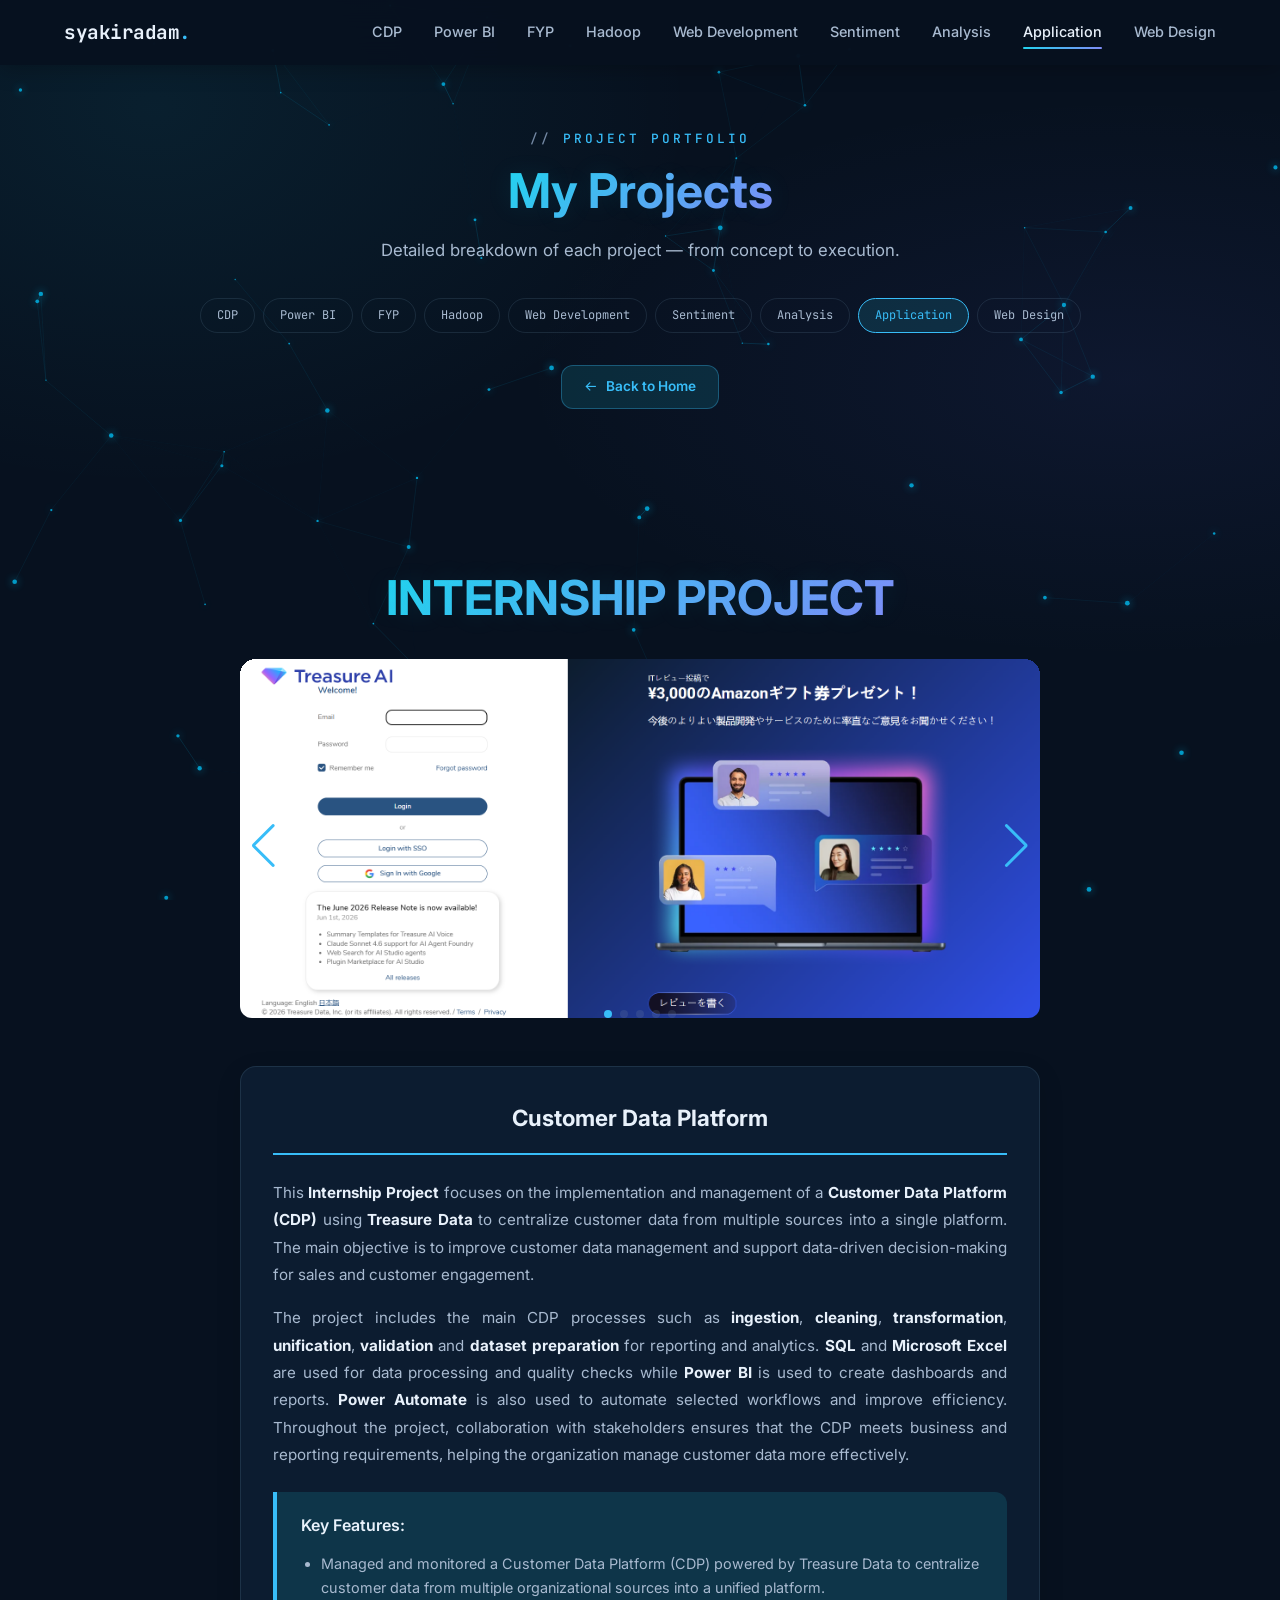
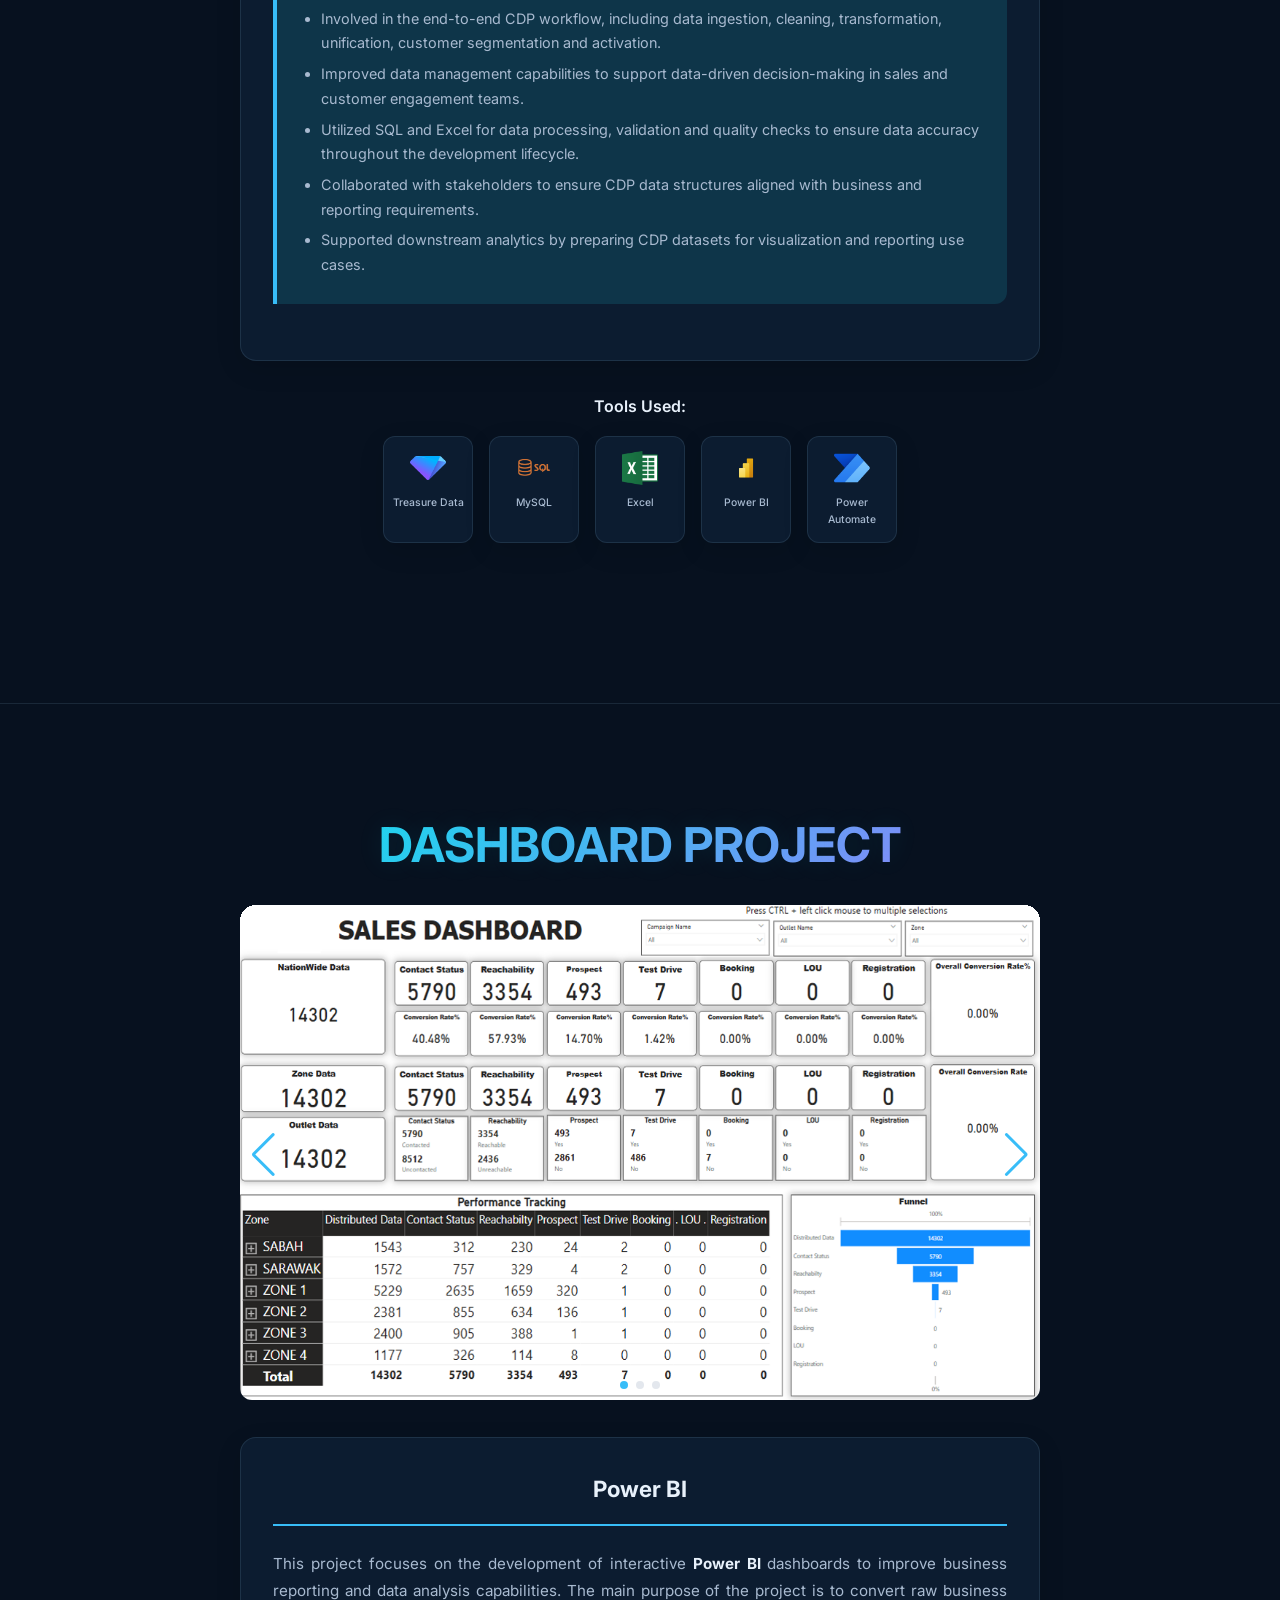
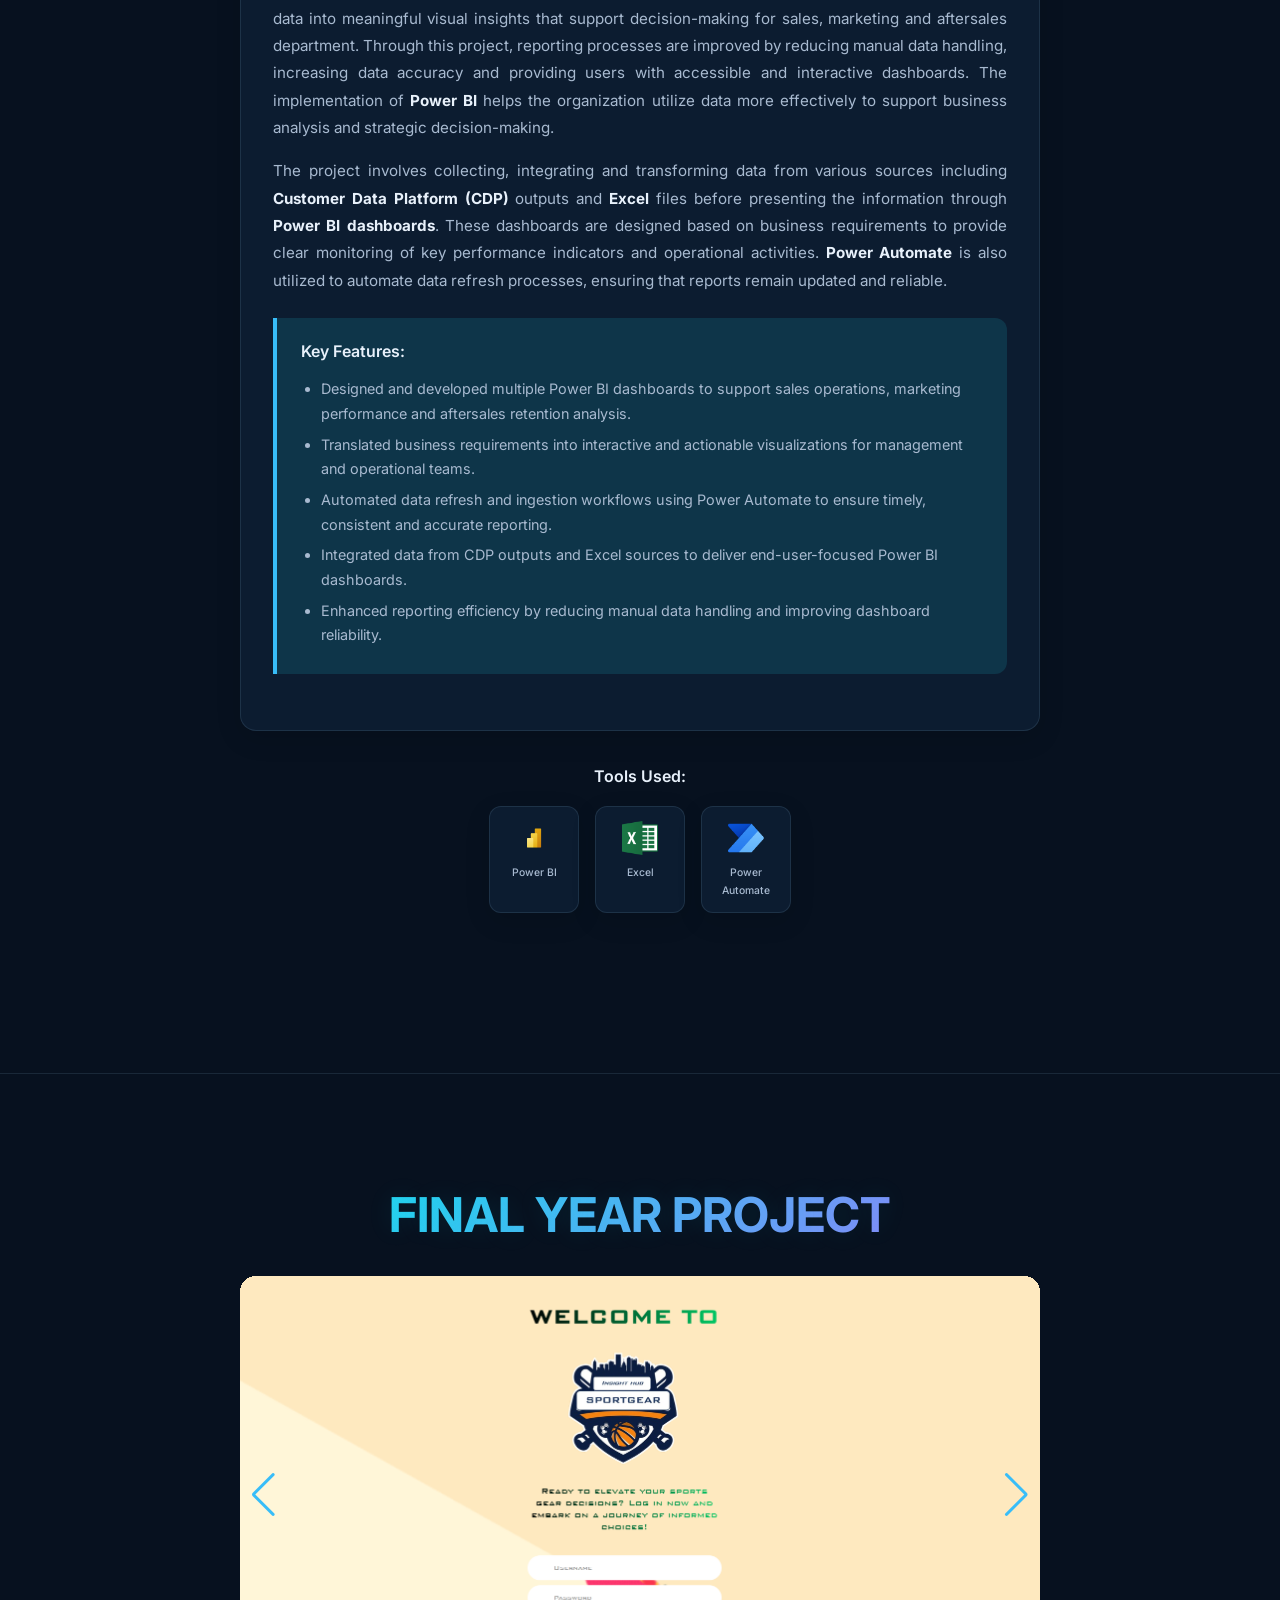
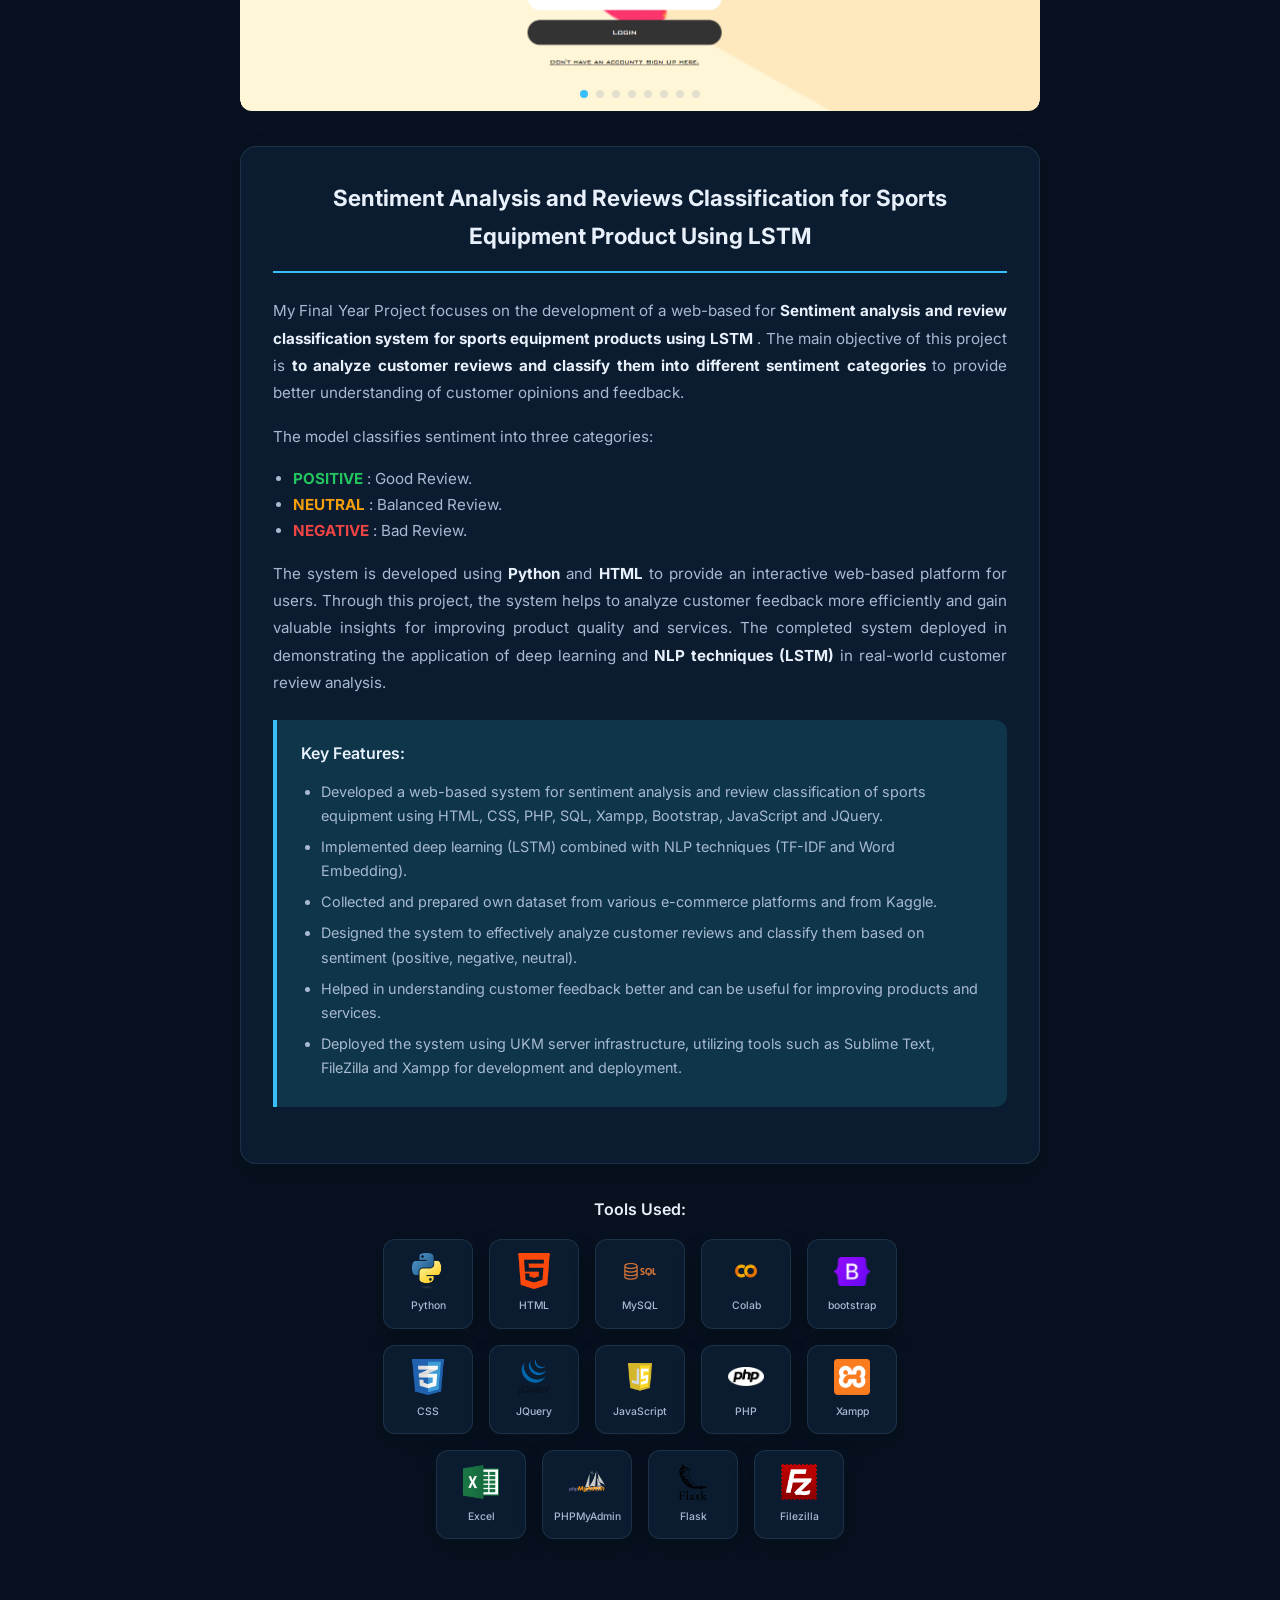
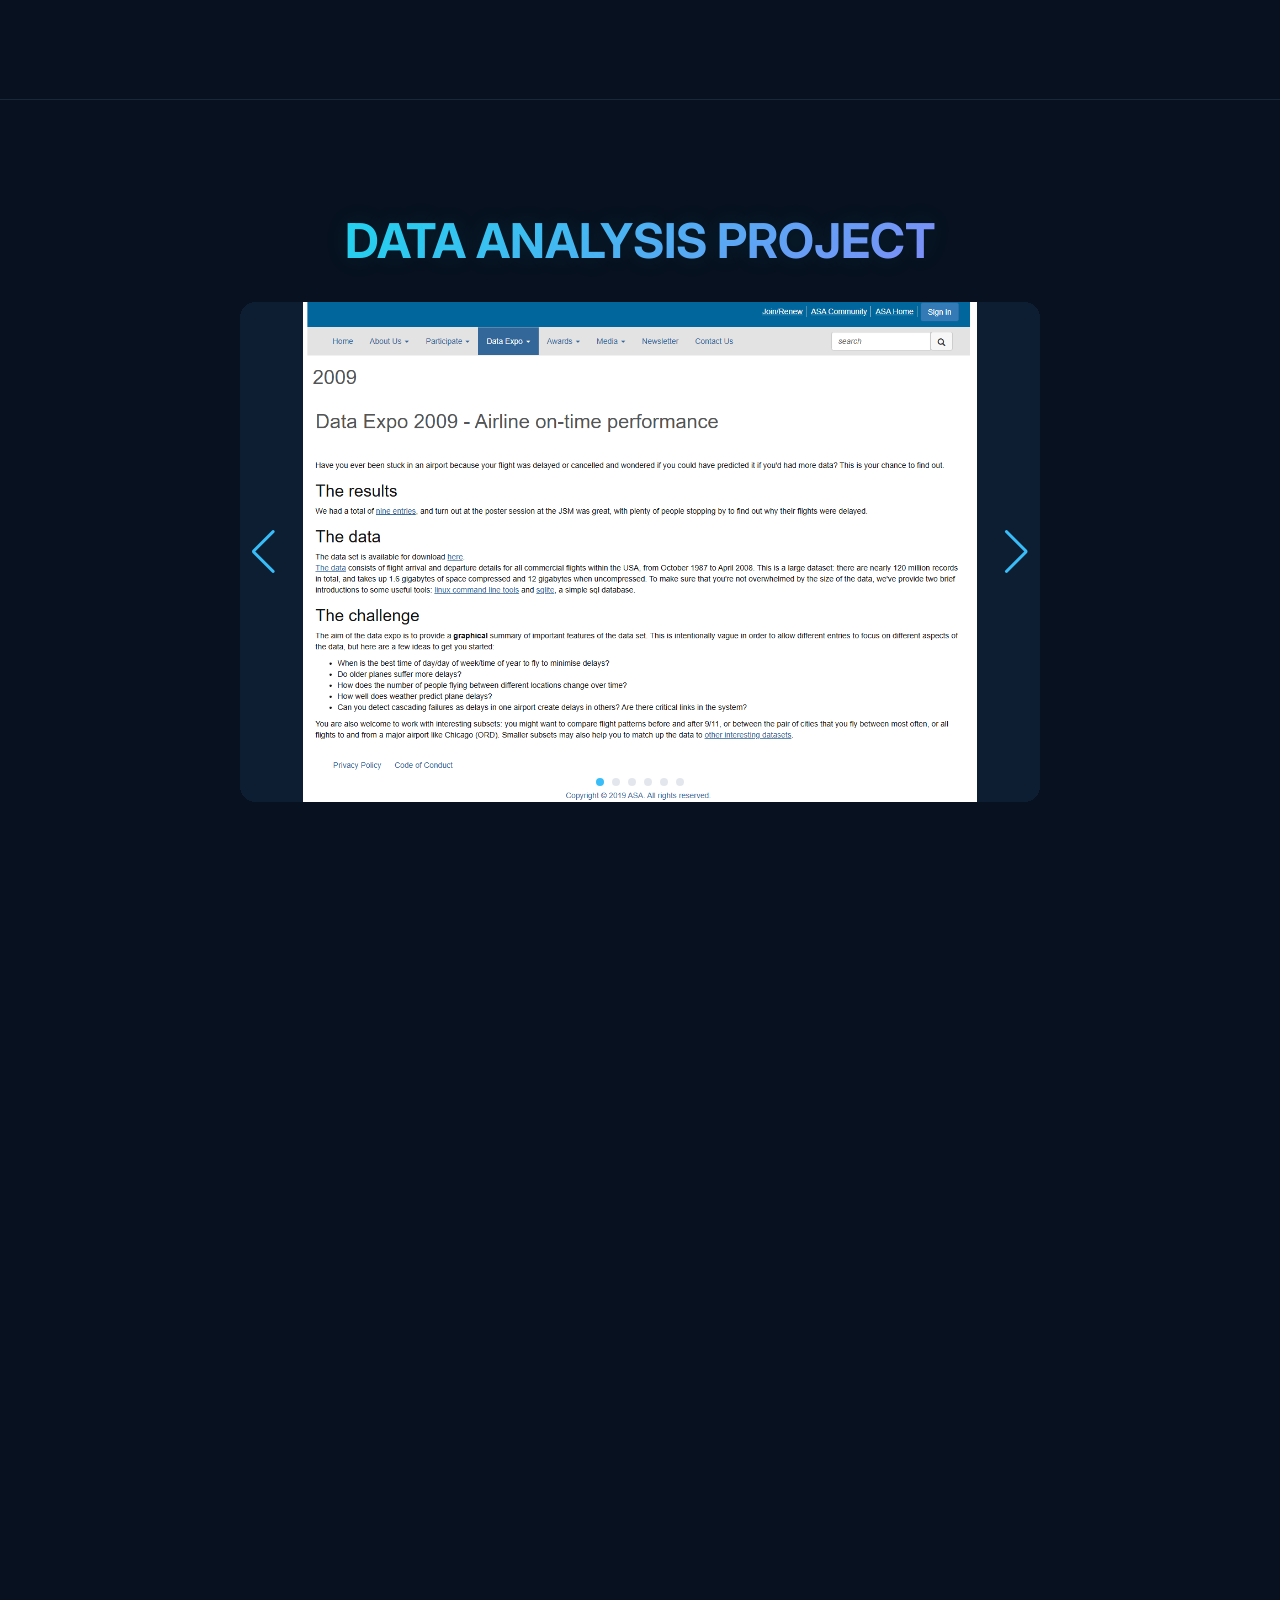
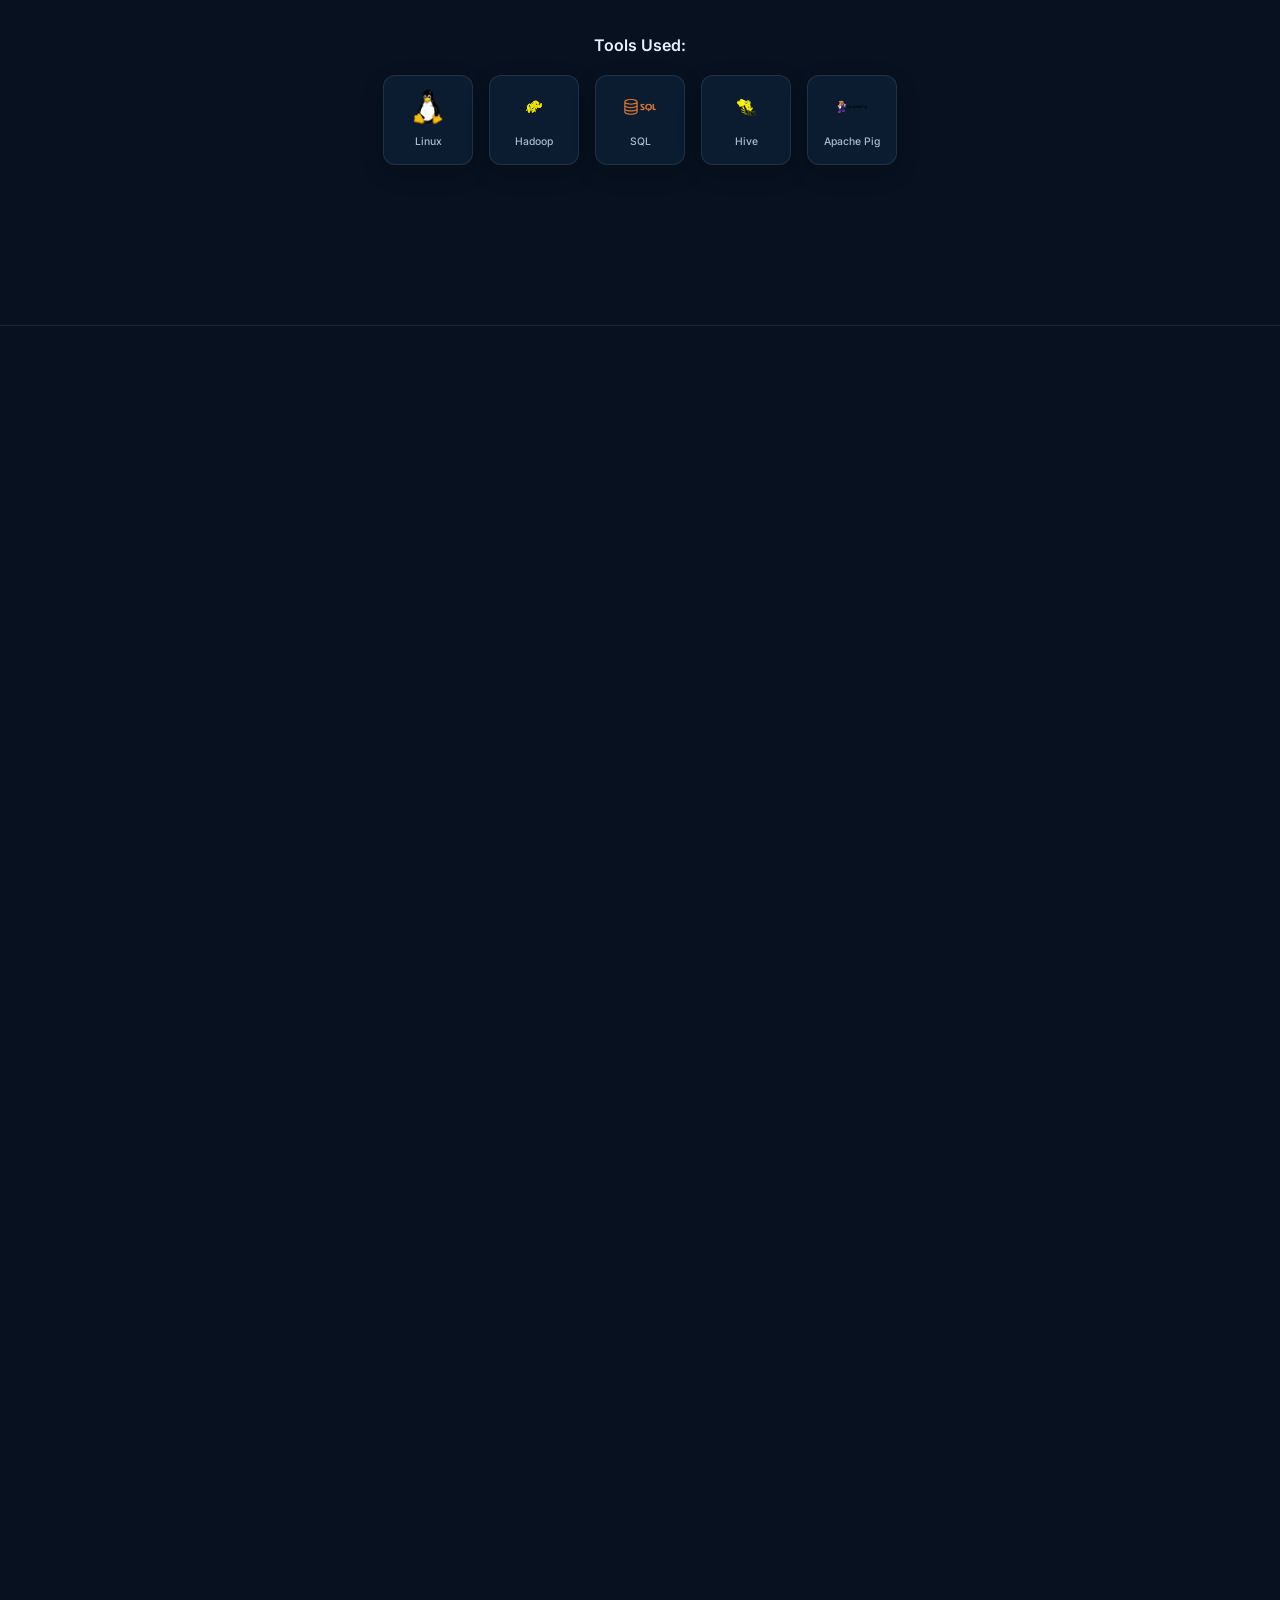
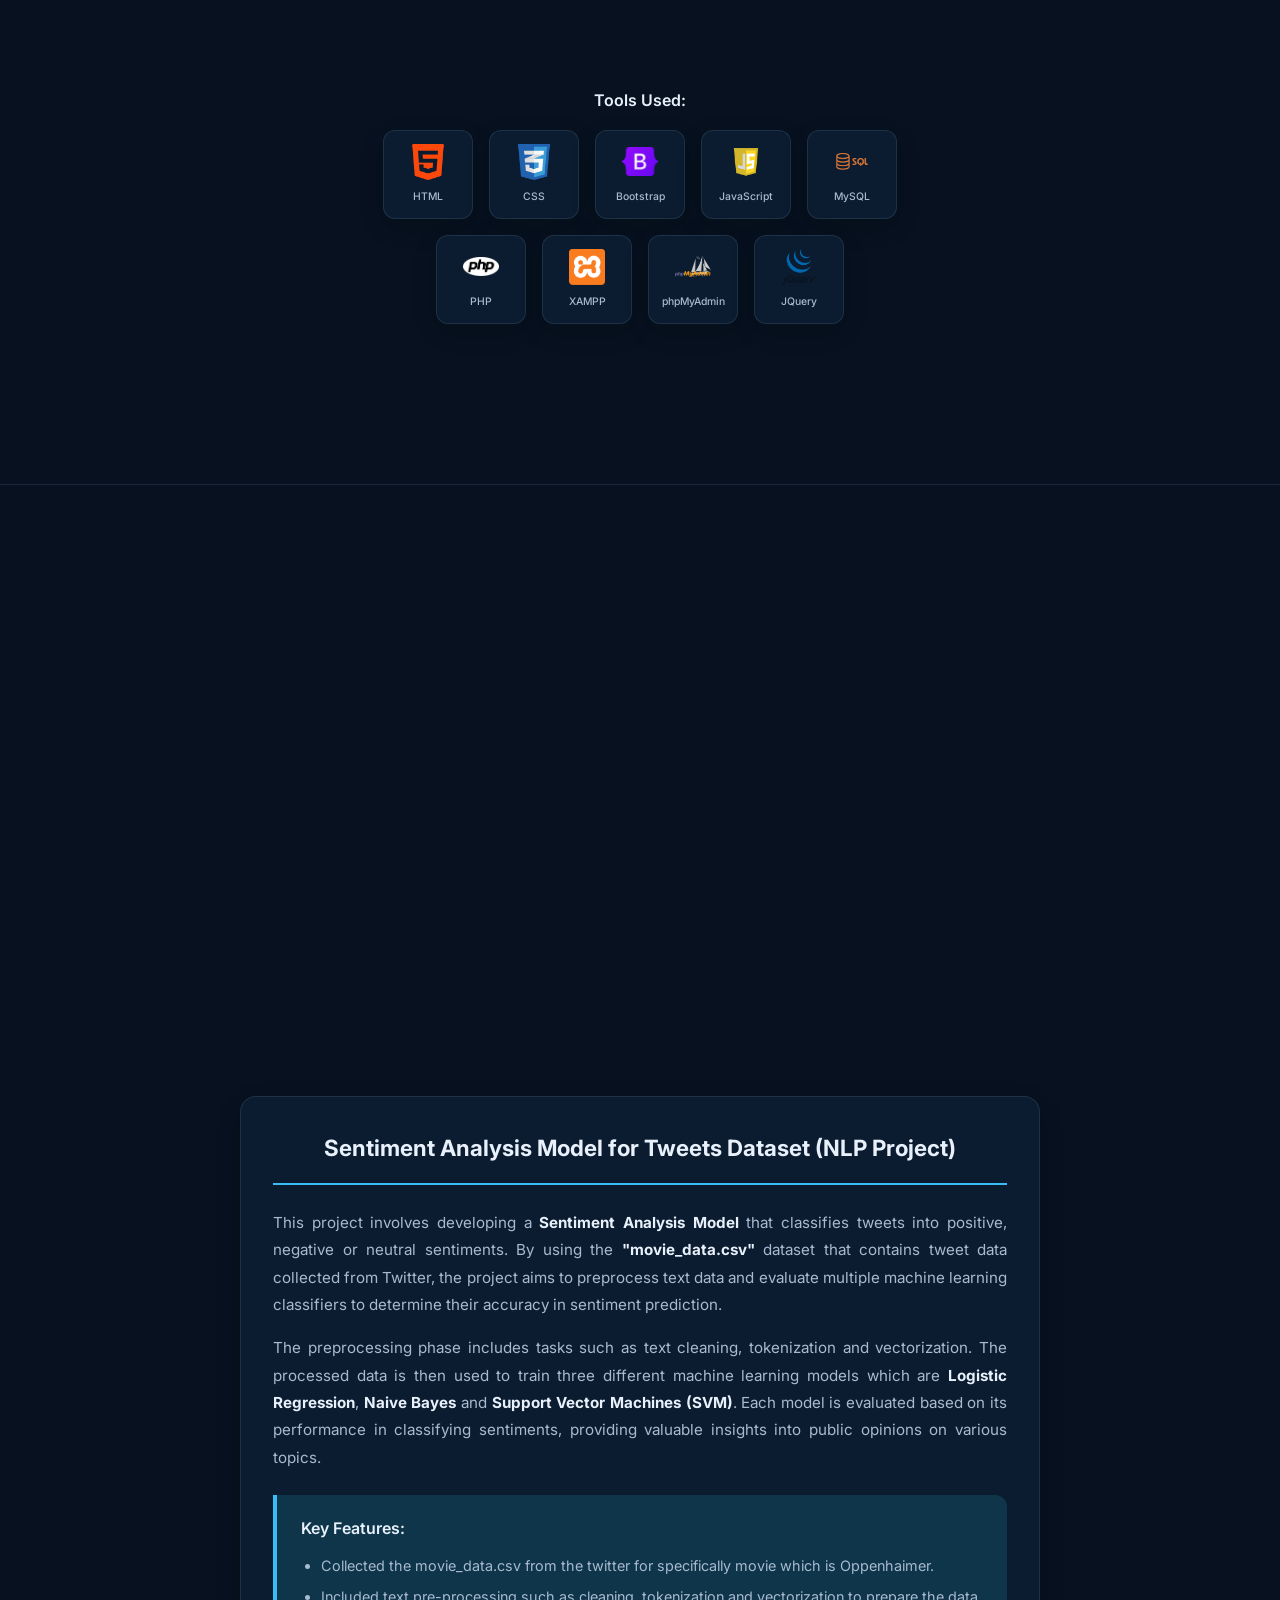
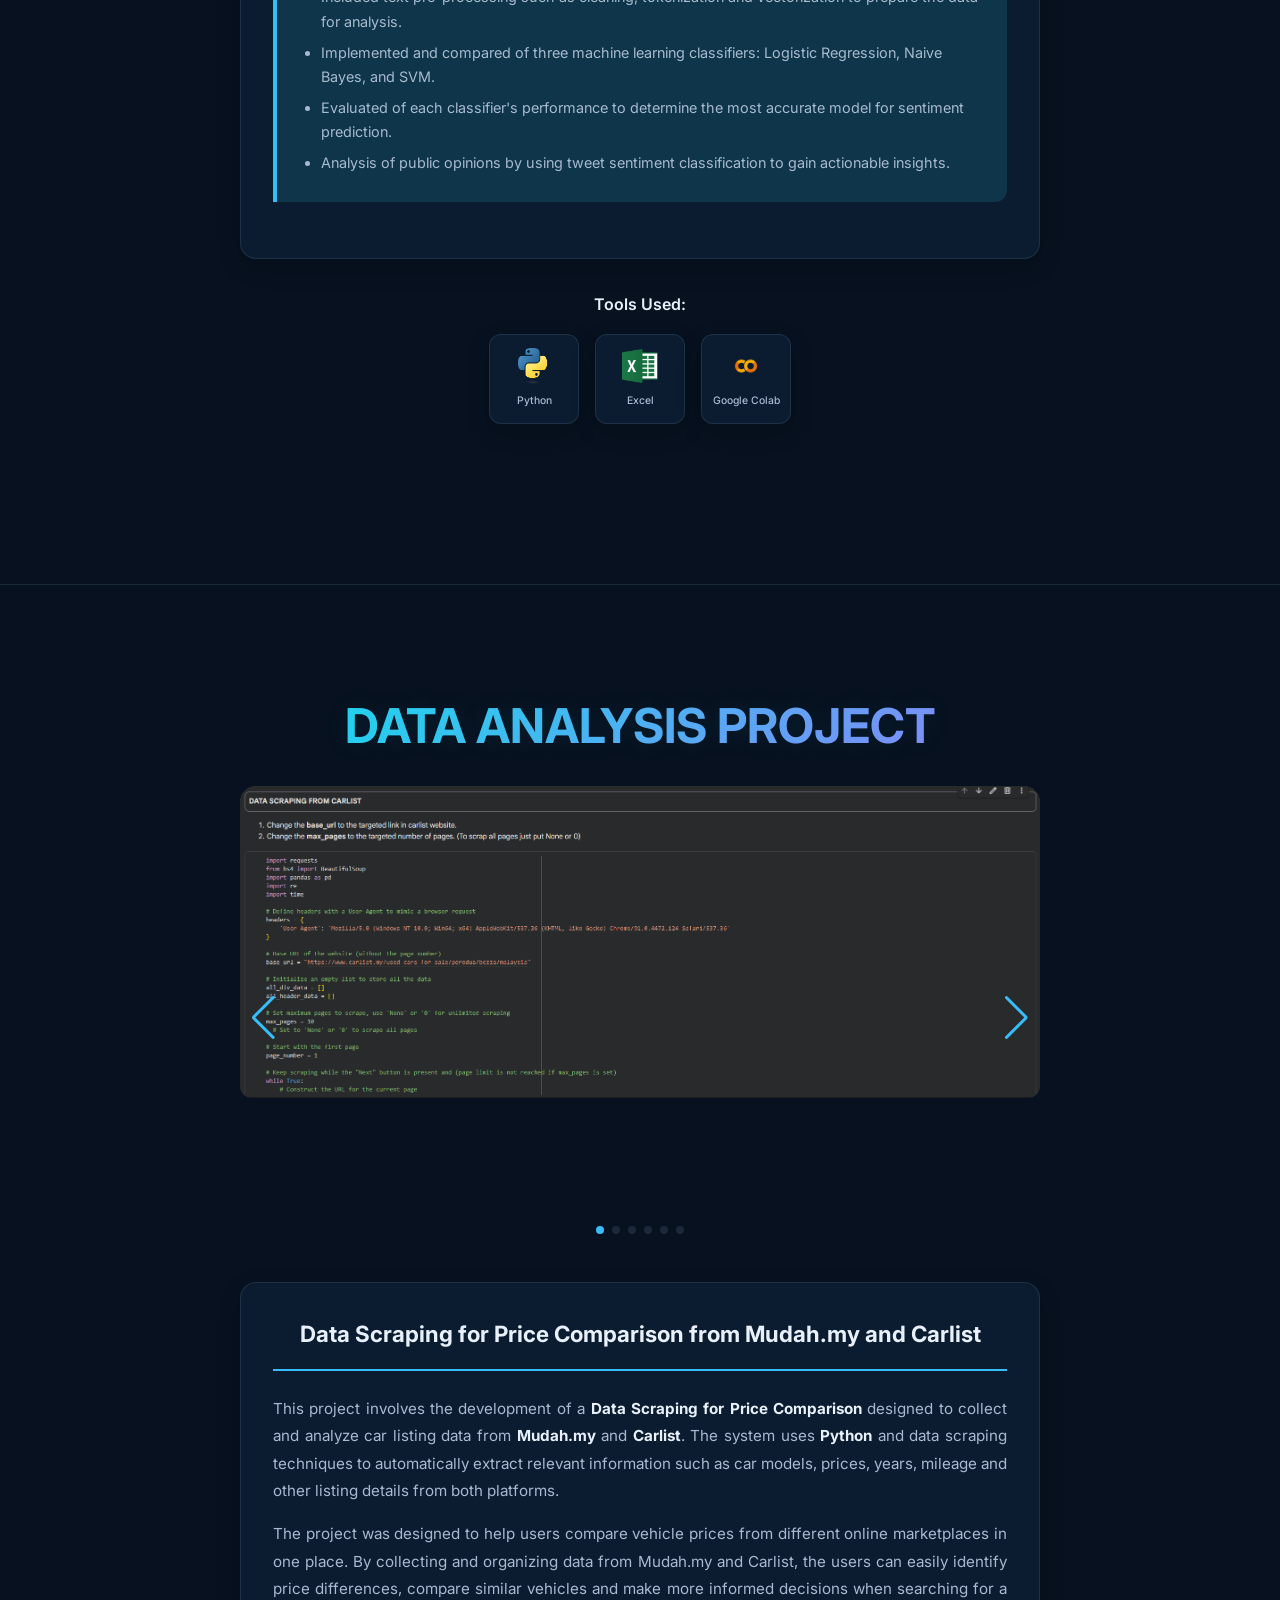
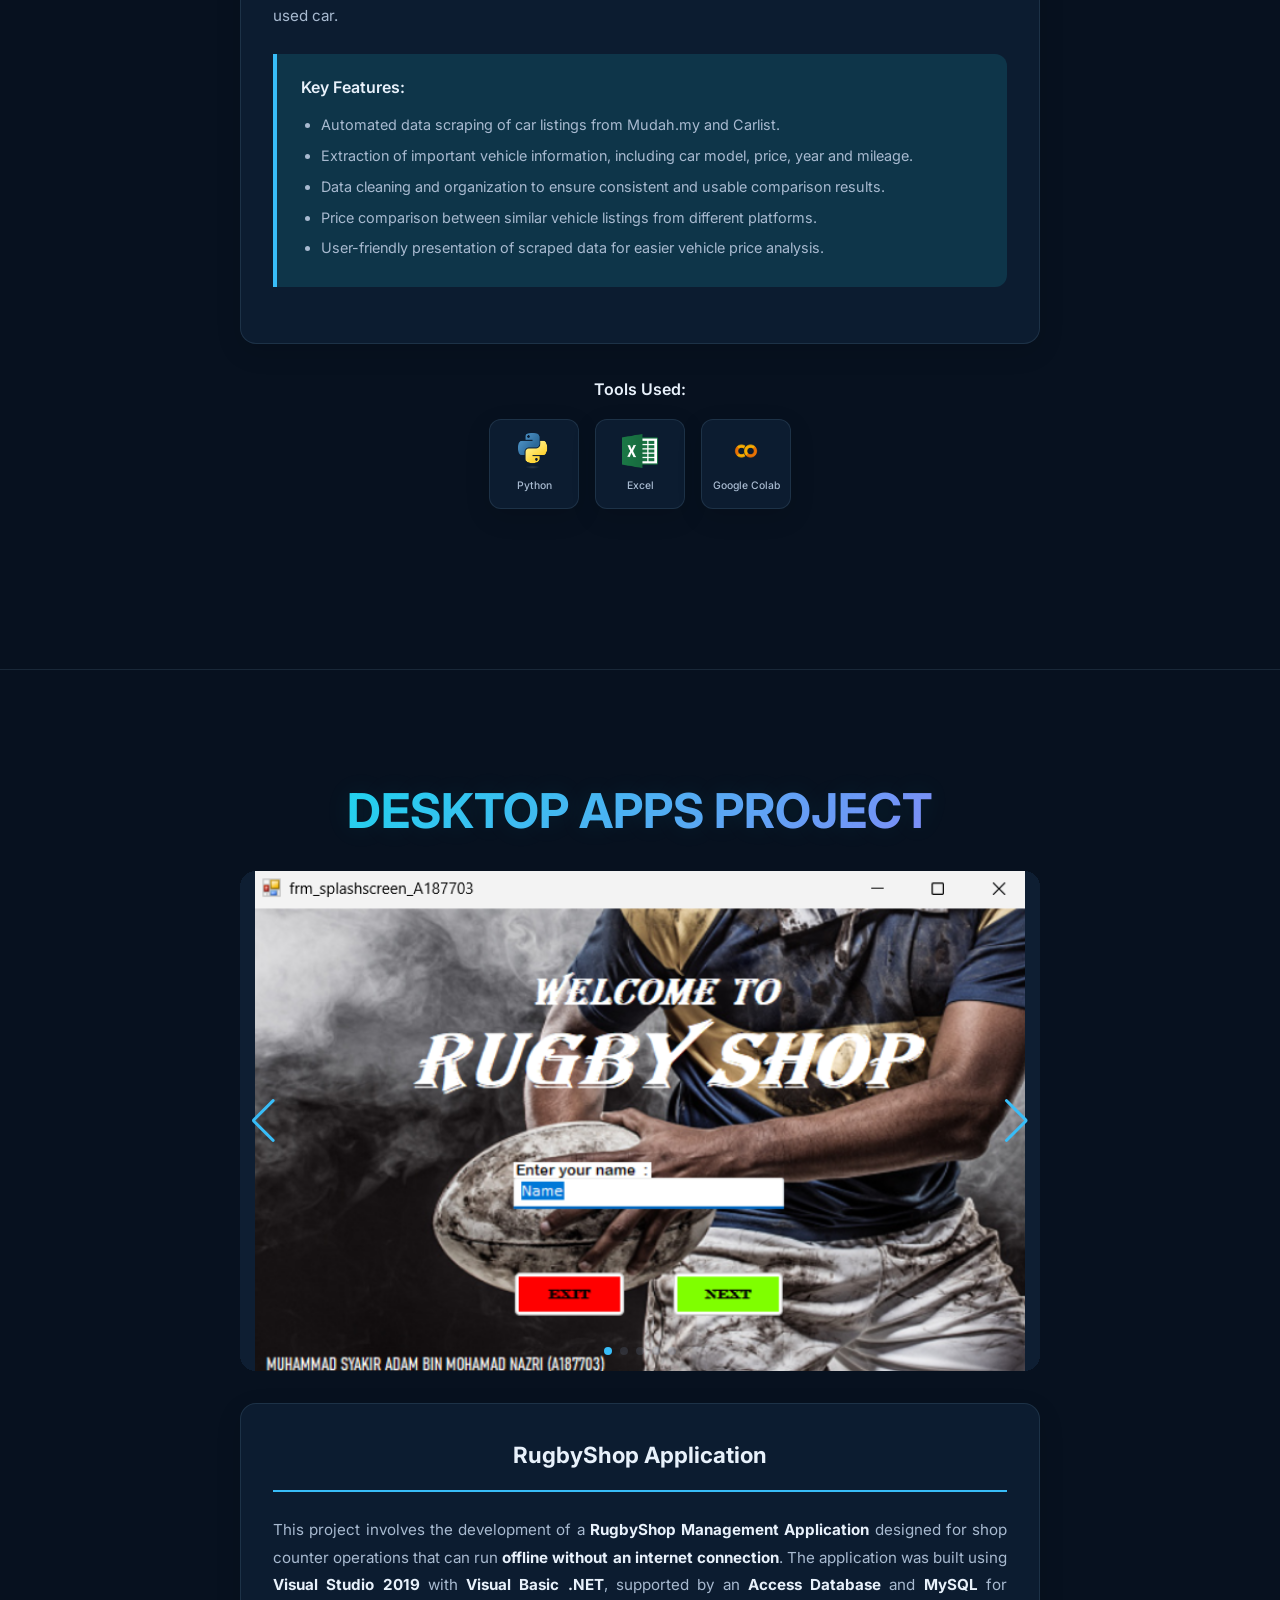
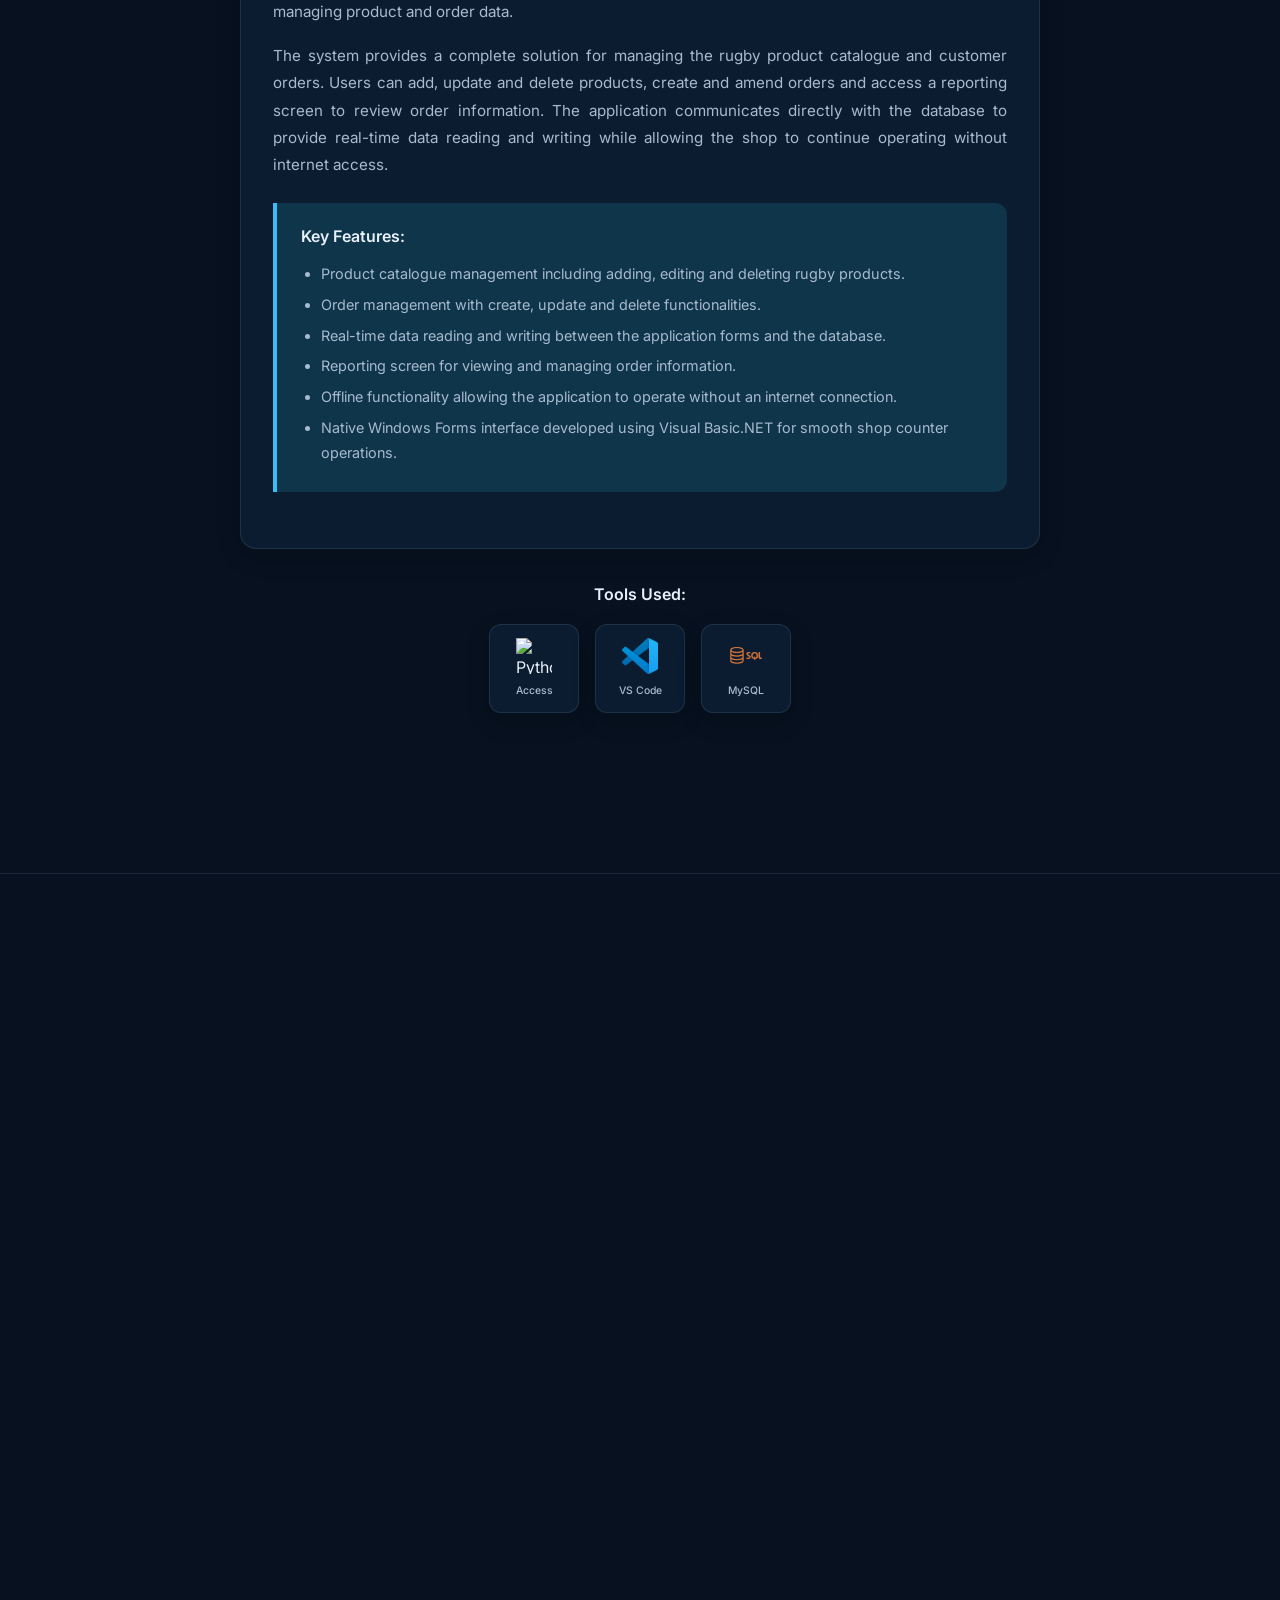
==== commit c4e95c04: "Add files via upload" ====
--- a/project.html
+++ b/project.html
@@ -15,6 +15,8 @@
   <link rel="stylesheet" href="https://cdn.jsdelivr.net/npm/swiper@11/swiper-bundle.min.css">
 </head>
 <body>
+
+  <canvas id="network-canvas" aria-hidden="true"></canvas>
 
   <!-- ========== NAVIGATION ========== -->
   <nav class="navbar" role="navigation" aria-label="Main navigation">
@@ -642,7 +644,7 @@
       <div class="footer-links">
         <a href="index.html">Home</a>
       </div>
-      <p>&copy; 2026 Muhammad Syakir Adam. All rights reserved.</p>
+      <p>&copy; 2026 Muhammad Syakir Adam bin Mohamad Nazri. All rights reserved.</p>
       <a href="#fyp" class="back-to-top" aria-label="Back to top"><i class='bx bx-up-arrow-alt'></i></a>
     </div>
   </footer>
--- a/style.css
+++ b/style.css
@@ -1,7 +1,5 @@
 /* ============================================
    MUHAMMAD SYAKIR ADAM — PORTFOLIO STYLESHEET
-   Monochrome Grey / Silver Accent System
-   Mobile-First Responsive Design
    ============================================ */
 
 /* ---------- Google Fonts ---------- */
@@ -83,8 +81,8 @@
   text-decoration: none;
   transition: color var(--transition-fast);
 }
+
 a:hover { color: var(--text-primary); }
-
 img { max-width: 100%; height: auto; display: block; }
 ul, ol { list-style: none; }
 
@@ -106,6 +104,7 @@
   margin-bottom: 0.75rem;
   display: block;
 }
+
 .section-label::before {
   content: '// ';
   color: var(--text-muted);
@@ -137,18 +136,16 @@
 .fade-in {
   opacity: 0;
   transform: translateY(30px);
-  transition: opacity 0.7s cubic-bezier(0.4, 0, 0.2, 1),
-              transform 0.7s cubic-bezier(0.4, 0, 0.2, 1);
-}
+  transition: opacity 0.7s cubic-bezier(0.4, 0, 0.2, 1), transform 0.7s cubic-bezier(0.4, 0, 0.2, 1);
+}
+
 .fade-in.visible { opacity: 1; transform: translateY(0); }
-
 .fade-in-left {
   opacity: 0;
   transform: translateX(-40px);
   transition: opacity 0.7s ease, transform 0.7s ease;
 }
 .fade-in-left.visible { opacity: 1; transform: translateX(0); }
-
 .fade-in-right {
   opacity: 0;
   transform: translateX(40px);
@@ -169,6 +166,7 @@
 /* ============================================
    NAVIGATION
    ============================================ */
+
 .navbar {
   position: fixed;
   top: 0;
@@ -176,9 +174,7 @@
   width: 100%;
   z-index: 1000;
   padding: 1rem 0;
-  transition: background-color var(--transition-base),
-              box-shadow var(--transition-base),
-              padding var(--transition-base);
+  transition: background-color var(--transition-base), box-shadow var(--transition-base), padding var(--transition-base);
 }
 
 .navbar.scrolled {
@@ -202,13 +198,12 @@
   color: var(--text-primary);
   letter-spacing: -0.5px;
 }
+
 .nav-logo .dot { color: var(--accent-light); }
-
 .nav-links {
   display: none;
   gap: 2rem;
 }
-
 .nav-links a {
   font-size: 0.9rem;
   font-weight: 500;
@@ -216,6 +211,7 @@
   transition: color var(--transition-fast);
   position: relative;
 }
+
 .nav-links a::after {
   content: '';
   position: absolute;
@@ -227,6 +223,7 @@
   border-radius: 1px;
   transition: width var(--transition-base);
 }
+
 .nav-links a:hover,
 .nav-links a.active { color: var(--text-primary); }
 .nav-links a:hover::after,
@@ -242,6 +239,7 @@
   border: none;
   z-index: 1001;
 }
+
 .nav-toggle span {
   display: block;
   width: 24px;
@@ -270,6 +268,7 @@
   justify-content: center;
   gap: 2rem;
 }
+
 .nav-mobile.open { display: flex; }
 .nav-mobile a {
   font-size: 1.5rem;
@@ -277,11 +276,13 @@
   color: var(--text-secondary);
   transition: color var(--transition-fast);
 }
+
 .nav-mobile a:hover { color: var(--accent-light); }
 
 /* ============================================
    HERO SECTION
    ============================================ */
+
 .hero {
   min-height: 100vh;
   display: flex;
@@ -289,17 +290,6 @@
   position: relative;
   padding: 8rem 1.5rem 4rem;
   overflow: hidden;
-}
-
-.hero::before {
-  content: '';
-  position: absolute;
-  inset: 0;
-  background-image:
-    linear-gradient(rgba(75, 85, 99, 0.07) 1px, transparent 1px),
-    linear-gradient(90deg, rgba(75, 85, 99, 0.07) 1px, transparent 1px);
-  background-size: 48px 48px;
-  pointer-events: none;
 }
 
 .hero::after {
@@ -321,7 +311,6 @@
 }
 
 .hero .container { position: relative; z-index: 1; }
-
 .hero-content { max-width: 720px; }
 
 .hero-badge {
@@ -338,6 +327,7 @@
   color: var(--accent-light);
   margin-bottom: 1.5rem;
 }
+
 .hero-badge .pulse {
   width: 8px;
   height: 8px;
@@ -381,6 +371,7 @@
   gap: 0.5rem;
   margin-bottom: 2rem;
 }
+
 .hero-roles .role-tag {
   font-family: var(--font-mono);
   font-size: 0.75rem;
@@ -413,6 +404,7 @@
   cursor: pointer;
   transition: transform var(--transition-fast), box-shadow var(--transition-fast);
 }
+
 .btn-primary:hover {
   transform: translateY(-2px);
   box-shadow: 0 8px 25px rgba(75, 85, 99, 0.25);
@@ -433,6 +425,7 @@
   cursor: pointer;
   transition: all var(--transition-fast);
 }
+
 .btn-outline:hover {
   border-color: var(--accent-light);
   background: var(--accent-glow);
@@ -443,6 +436,7 @@
   display: flex;
   gap: 1rem;
 }
+
 .hero-socials a {
   display: flex;
   align-items: center;
@@ -455,6 +449,7 @@
   font-size: 1.2rem;
   transition: all var(--transition-fast);
 }
+
 .hero-socials a:hover {
   border-color: var(--accent-light);
   color: var(--accent-light);
@@ -465,8 +460,8 @@
 /* ============================================
    ABOUT SECTION
    ============================================ */
+
 .about { padding: var(--section-padding); }
-
 .about-grid {
   display: grid;
   grid-template-columns: 1fr;
@@ -479,11 +474,13 @@
   max-width: 300px;
   margin: 0 auto;
 }
+
 .about-image-wrapper img {
   border-radius: var(--radius-lg);
   border: 2px solid var(--border-color);
   filter: grayscale(15%);
 }
+
 .about-image-wrapper::after {
   content: '';
   position: absolute;
@@ -517,7 +514,9 @@
   border-radius: var(--radius-md);
   transition: border-color var(--transition-base);
 }
+
 .stat-card:hover { border-color: var(--border-color); }
+
 .stat-number {
   font-family: var(--font-mono);
   font-size: 2rem;
@@ -528,6 +527,7 @@
   background-clip: text;
   display: block;
 }
+
 .stat-label {
   font-size: 0.8rem;
   color: var(--text-muted);
@@ -538,12 +538,14 @@
 /* ============================================
    EXPERIENCE SECTION
    ============================================ */
+
 .experience {
   padding: var(--section-padding);
   background: var(--bg-secondary);
 }
 
 .experience-block { margin-top: 3rem; }
+
 .experience-block-title {
   font-size: 1.3rem;
   font-weight: 600;
@@ -553,6 +555,7 @@
   align-items: center;
   gap: 0.5rem;
 }
+
 .experience-block-title .highlight {
   background: var(--gradient-accent);
   -webkit-background-clip: text;
@@ -565,6 +568,7 @@
   max-width: 800px;
   padding-left: 2rem;
 }
+
 .timeline::before {
   content: '';
   position: absolute;
@@ -580,6 +584,7 @@
   padding-bottom: 2.5rem;
   padding-left: 2rem;
 }
+
 .timeline-item::before {
   content: '';
   position: absolute;
@@ -608,13 +613,18 @@
   padding: 1.5rem;
   transition: border-color var(--transition-base), transform var(--transition-base);
 }
+
 .timeline-card:hover {
   border-color: var(--border-color);
   transform: translateX(4px);
 }
+
 .timeline-card h3 { font-size: 1.15rem; font-weight: 600; margin-bottom: 0.3rem; }
+
 .timeline-card .institution { color: var(--accent-light); font-size: 0.95rem; font-weight: 500; }
+
 .timeline-card p { color: var(--text-secondary); font-size: 0.9rem; margin-top: 0.5rem; }
+
 .timeline-card .timeline-logo {
   width: 50px;
   height: 50px;
@@ -628,6 +638,7 @@
 /* ============================================
    SKILLS SECTION
    ============================================ */
+
 .skills { padding: var(--section-padding); }
 
 .skills-tabs {
@@ -637,6 +648,7 @@
   margin-bottom: 2.5rem;
   justify-content: center;
 }
+
 .skills-tabs .tab-btn {
   font-family: var(--font-mono);
   font-size: 0.8rem;
@@ -648,7 +660,9 @@
   cursor: pointer;
   transition: all var(--transition-fast);
 }
+
 .skills-tabs .tab-btn:hover,
+
 .skills-tabs .tab-btn.active {
   border-color: var(--accent-light);
   color: var(--accent-light);
@@ -661,6 +675,7 @@
   gap: 1rem;
   justify-items: center;
 }
+
 .skills-grid.active { display: grid; }
 
 .skill-item {
@@ -677,12 +692,15 @@
   transition: all var(--transition-base);
   cursor: default;
 }
+
 .skill-item:hover {
   border-color: var(--accent-light);
   transform: translateY(-4px);
   box-shadow: var(--shadow-glow);
 }
+
 .skill-item img { width: 40px; height: 40px; object-fit: contain; }
+
 .skill-item span {
   font-size: 0.72rem;
   color: var(--text-secondary);
@@ -693,6 +711,7 @@
 /* ============================================
    PROJECTS SECTION
    ============================================ */
+
 .projects {
   padding: var(--section-padding);
   background: var(--bg-secondary);
@@ -713,6 +732,7 @@
   overflow: hidden;
   transition: all var(--transition-base);
 }
+
 .project-card:hover {
   border-color: var(--border-color);
   transform: translateY(-4px);
@@ -724,6 +744,7 @@
   overflow: hidden;
   aspect-ratio: 16/10;
 }
+
 .project-card-image img {
   width: 100%;
   height: 100%;
@@ -731,7 +752,9 @@
   transition: transform var(--transition-slow);
   filter: grayscale(20%);
 }
+
 .project-card:hover .project-card-image img { transform: scale(1.05); filter: grayscale(0%); }
+
 .project-card-overlay {
   position: absolute;
   inset: 0;
@@ -742,7 +765,9 @@
   opacity: 0;
   transition: opacity var(--transition-base);
 }
+
 .project-card:hover .project-card-overlay { opacity: 1; }
+
 .project-card-overlay a {
   display: inline-flex;
   align-items: center;
@@ -755,9 +780,11 @@
   border-radius: var(--radius-sm);
   transition: background var(--transition-fast);
 }
+
 .project-card-overlay a:hover { background: #000; color: #ffffff; }
 
 .project-card-body { padding: 1.5rem; }
+
 .project-card-body .project-tag {
   font-family: var(--font-mono);
   font-size: 0.7rem;
@@ -767,12 +794,15 @@
   margin-bottom: 0.5rem;
   display: block;
 }
+
 .project-card-body h3 { font-size: 1.15rem; font-weight: 600; margin-bottom: 0.5rem; line-height: 1.3; }
+
 .project-card-body p { font-size: 0.9rem; color: var(--text-secondary); line-height: 1.6; }
 
 /* ============================================
    CERTIFICATIONS SECTION
    ============================================ */
+
 .certifications-section { padding: var(--section-padding); }
 
 .cert-slider {
@@ -789,6 +819,7 @@
   padding: 1rem 0 2rem;
   scrollbar-width: none;
 }
+
 .cert-track::-webkit-scrollbar { display: none; }
 
 .cert-card {
@@ -802,15 +833,22 @@
   overflow: hidden;
   transition: all var(--transition-base);
 }
+
 .cert-card:hover {
   border-color: var(--border-color);
   transform: translateY(-4px);
 }
+
 .cert-card img { width: 100%; height: 180px; object-fit: contain; background: rgba(17, 20, 24, 0.03); padding: 0.5rem; }
+
 .cert-card-body { padding: 1.25rem; }
+
 .cert-card-body h3 { font-size: 0.95rem; font-weight: 600; margin-bottom: 0.5rem; line-height: 1.4; }
+
 .cert-card-body p { font-size: 0.8rem; color: var(--text-secondary); margin-bottom: 0.25rem; }
+
 .cert-card-body a {
+
   display: inline-flex;
   align-items: center;
   gap: 0.3rem;
@@ -819,6 +857,7 @@
   color: var(--accent-light);
   margin-top: 0.75rem;
 }
+
 .cert-card-body a:hover { color: #fff; }
 
 .cert-nav {
@@ -827,6 +866,7 @@
   gap: 0.5rem;
   margin-top: 1rem;
 }
+
 .cert-nav button {
   width: 36px;
   height: 36px;
@@ -846,6 +886,7 @@
 /* ============================================
    CONTACT SECTION
    ============================================ */
+
 .contact {
   padding: var(--section-padding);
   background: var(--bg-secondary);
@@ -874,7 +915,9 @@
   border-radius: var(--radius-md);
   transition: border-color var(--transition-base);
 }
+
 .contact-item:hover { border-color: var(--border-color); }
+
 .contact-item .contact-icon {
   display: flex;
   align-items: center;
@@ -887,13 +930,16 @@
   color: var(--accent-light);
   font-size: 1.2rem;
 }
+
 .contact-item-text h4 {
   font-size: 0.85rem;
   color: var(--text-muted);
   font-weight: 500;
   margin-bottom: 0.15rem;
 }
+
 .contact-item-text p,
+
 .contact-item-text a { font-size: 0.95rem; color: var(--text-primary); }
 
 .contact-socials {
@@ -902,6 +948,7 @@
   gap: 0.75rem;
   margin-top: 1rem;
 }
+
 .contact-socials a {
   display: flex;
   align-items: center;
@@ -914,6 +961,7 @@
   font-size: 1.3rem;
   transition: all var(--transition-fast);
 }
+
 .contact-socials a:hover {
   border-color: var(--accent-light);
   color: var(--accent-light);
@@ -923,21 +971,27 @@
 
 /* ============================================
    FOOTER
-   ============================================ */
+   =========================================== */
+
 .footer {
   padding: 2rem 1.5rem;
   border-top: 1px solid var(--border-subtle);
   text-align: center;
 }
+
 .footer .container {
   display: flex;
   flex-direction: column;
   align-items: center;
   gap: 1rem;
 }
+
 .footer p { font-size: 0.85rem; color: var(--text-muted); font-family: var(--font-mono); }
+
 .footer-links { display: flex; gap: 1.5rem; }
+
 .footer-links a { font-size: 0.85rem; color: var(--text-secondary); }
+
 .footer-links a:hover { color: var(--accent-light); }
 
 .back-to-top {
@@ -952,11 +1006,13 @@
   font-size: 1.1rem;
   transition: all var(--transition-fast);
 }
+
 .back-to-top:hover { background: var(--accent-dark); color: #ffffff; transform: translateY(-2px); }
 
 /* ============================================
    PROJECT.HTML — PROJECT DETAIL PAGE
    ============================================ */
+
 .project-detail-hero {
   padding: 8rem 1.5rem 3rem;
   text-align: center;
@@ -969,6 +1025,7 @@
   gap: 0.5rem;
   margin-top: 2rem;
 }
+
 .project-detail-nav a {
   font-family: var(--font-mono);
   font-size: 0.75rem;
@@ -978,7 +1035,9 @@
   color: var(--text-secondary);
   transition: all var(--transition-fast);
 }
+
 .project-detail-nav a:hover,
+
 .project-detail-nav a.active {
   border-color: var(--accent-light);
   color: var(--accent-light);
@@ -999,6 +1058,7 @@
   border-radius: var(--radius-md);
   transition: all var(--transition-fast);
 }
+
 .back-home-btn:hover { background: var(--accent-dark); color: #ffffff; }
 
 /* Project sections */
@@ -1006,6 +1066,7 @@
   padding: var(--section-padding);
   border-bottom: 1px solid var(--border-subtle);
 }
+
 .project-section:nth-child(even of section) {
   background: var(--bg-secondary);
 }
@@ -1020,10 +1081,12 @@
   max-width: 800px;
   margin: 0 auto 2rem;
 }
+
 .project-swiper-wrapper .swiper {
   border-radius: var(--radius-lg);
   overflow: hidden;
 }
+
 .project-swiper-wrapper .swiper-slide img {
   width: 100%;
   height: auto;
@@ -1032,12 +1095,17 @@
   border-radius: var(--radius-md);
   background: var(--bg-card);
 }
+
 .project-swiper-wrapper .swiper-button-next,
+
 .project-swiper-wrapper .swiper-button-prev { color: var(--accent-light); }
+
 .project-swiper-wrapper .swiper-pagination-bullet { background: var(--text-muted); }
+
 .project-swiper-wrapper .swiper-pagination-bullet-active { background: var(--accent-light); }
 
 /* Project description cards */
+
 .project-desc-card {
   max-width: 800px;
   margin: 0 auto 2rem;
@@ -1046,6 +1114,7 @@
   border-radius: var(--radius-lg);
   padding: 2rem;
 }
+
 .project-desc-card h2 {
   font-size: 1.4rem;
   font-weight: 700;
@@ -1055,6 +1124,7 @@
   border-bottom: 2px solid var(--accent-light);
   color: var(--text-primary);
 }
+
 .project-desc-card p {
   font-size: 0.95rem;
   color: var(--text-secondary);
@@ -1062,6 +1132,7 @@
   margin-bottom: 1rem;
   text-align: justify;
 }
+
 .project-desc-card strong { color: var(--text-primary); }
 
 .project-features {
@@ -1071,8 +1142,11 @@
   padding: 1.25rem 1.5rem;
   margin: 1.5rem 0;
 }
+
 .project-features h3 { font-size: 1rem; font-weight: 600; margin-bottom: 0.75rem; color: var(--text-primary); }
+
 .project-features ul { list-style: disc; margin-left: 1.25rem; }
+
 .project-features li {
   font-size: 0.9rem;
   color: var(--text-secondary);
@@ -1088,6 +1162,7 @@
   color: var(--text-primary);
   margin-bottom: 1rem;
 }
+
 .tools-grid {
   display: flex;
   flex-wrap: wrap;
@@ -1096,10 +1171,12 @@
   max-width: 600px;
   margin: 0 auto 3rem;
 }
+
 .tools-grid .skill-item {
   max-width: 90px;
   padding: 0.8rem 0.5rem;
 }
+
 .tools-grid .skill-item img { width: 36px; height: 36px; }
 .tools-grid .skill-item span { font-size: 0.65rem; }
 
@@ -1108,20 +1185,13 @@
    ============================================ */
 @media (min-width: 768px) {
   :root { --section-padding: 6rem 2rem; }
-
   .nav-links { display: flex; }
   .nav-toggle { display: none; }
-
   .hero { padding: 0 2rem; }
-
   .about-grid { grid-template-columns: 1fr 1.5fr; }
-
   .projects-grid { grid-template-columns: repeat(2, 1fr); }
-
   .contact-grid { grid-template-columns: 1fr 1fr; }
-
   .cert-card { min-width: 300px; }
-
   .skills-grid { grid-template-columns: repeat(auto-fill, minmax(110px, 1fr)); }
 }
 
@@ -1130,9 +1200,7 @@
    ============================================ */
 @media (min-width: 1024px) {
   :root { --section-padding: 7rem 2rem; }
-
   .hero { padding: 0 2rem; }
-
   .projects-grid { grid-template-columns: repeat(3, 1fr); }
 }
 
@@ -1153,4 +1221,734 @@
     transition-duration: 0.01ms !important;
   }
   .fade-in, .fade-in-left, .fade-in-right { opacity: 1; transform: none; }
+}
+
+/* =====================================================================
+   Animated technical grid, cool cyan accents, and subtle ambient glow.
+   ===================================================================== */
+
+:root {
+  --bg-primary: #07111f;
+  --bg-secondary: #0a1728;
+  --bg-card: #0e1e32;
+  --bg-card-hover: #122740;
+  --text-primary: #e8f1fb;
+  --text-secondary: #a8bad0;
+  --text-muted: #7388a3;
+  --accent: #22d3ee;
+  --accent-light: #38bdf8;
+  --accent-dark: #155e75;
+  --accent-glow: rgba(34, 211, 238, 0.13);
+  --gradient-accent: linear-gradient(135deg, #22d3ee 0%, #818cf8 100%);
+  --border-color: rgba(56, 189, 248, 0.32);
+  --border-subtle: rgba(148, 190, 224, 0.13);
+  --shadow-sm: 0 2px 12px rgba(0, 0, 0, 0.22);
+  --shadow-md: 0 8px 28px rgba(0, 0, 0, 0.25);
+  --shadow-lg: 0 16px 48px rgba(0, 0, 0, 0.34);
+  --shadow-glow: 0 0 32px rgba(34, 211, 238, 0.12);
+}
+
+html {
+  background: var(--bg-primary);
+  color-scheme: dark;
+}
+
+body {
+  background-color: var(--bg-primary);
+  color: var(--text-primary);
+  background-image:
+    radial-gradient(ellipse at 12% 12%, rgba(34, 211, 238, 0.075), transparent 34%),
+    radial-gradient(ellipse at 88% 42%, rgba(99, 102, 241, 0.075), transparent 38%);
+  background-attachment: fixed;
+}
+
+/* Grid lines are applied to every major section, not just Home. */
+.hero,
+.about,
+.experience,
+.skills,
+.projects,
+.certifications-section,
+.contact,
+.footer {
+  background-image:
+    linear-gradient(rgba(56, 189, 248, 0.075) 1px, transparent 1px),
+    linear-gradient(90deg, rgba(56, 189, 248, 0.075) 1px, transparent 1px),
+    radial-gradient(ellipse at 80% 15%, rgba(34, 211, 238, 0.055), transparent 48%);
+  background-size: 48px 48px, 48px 48px, 100% 100%;
+  animation: analytics-grid-drift 32s linear infinite;
+}
+
+@keyframes analytics-grid-drift {
+  0% {
+    background-position: 0 0, 0 0, 100% 0;
+  }
+  100% {
+    background-position: 48px 48px, 48px 48px, 0 100%;
+  }
+}
+
+/* Give the existing hero glow a cool, digital look. */
+.hero::after {
+  background: radial-gradient(circle, rgba(34, 211, 238, 0.16), rgba(99, 102, 241, 0.045) 42%, transparent 72%);
+  filter: blur(3px);
+}
+
+/* Subtle glow on interactive UI elements. */
+.navbar {
+  background: rgba(7, 17, 31, 0.82);
+  border-bottom-color: rgba(56, 189, 248, 0.16);
+  backdrop-filter: blur(18px);
+  -webkit-backdrop-filter: blur(18px);
+}
+
+.nav-mobile {
+  background: rgba(7, 17, 31, 0.97);
+}
+
+.nav-toggle span {
+  background: var(--text-primary);
+}
+
+.hero-badge,
+.hero-roles .role-tag,
+.skills-tabs .tab-btn.active,
+.skills-tabs .tab-btn:hover {
+  border-color: rgba(34, 211, 238, 0.24);
+  box-shadow: inset 0 0 18px rgba(34, 211, 238, 0.035);
+}
+
+.timeline-card,
+.stat-card,
+.skill-item,
+.project-card,
+.cert-card,
+.contact-item,
+.project-desc-card {
+  background-color: rgba(14, 30, 50, 0.88);
+  border-color: var(--border-subtle);
+  box-shadow: 0 8px 26px rgba(0, 0, 0, 0.12);
+}
+
+.timeline-card:hover,
+.project-card:hover,
+.contact-item:hover,
+.cert-card:hover,
+.skill-item:hover {
+  border-color: rgba(34, 211, 238, 0.42);
+  box-shadow: 0 0 28px rgba(34, 211, 238, 0.08), var(--shadow-md);
+}
+
+.skill-item,
+.hero-roles .role-tag,
+.skills-tabs .tab-btn,
+.contact-item .contact-icon {
+  transition: border-color var(--transition-base), background-color var(--transition-base), color var(--transition-base), transform var(--transition-base), box-shadow var(--transition-base);
+}
+
+.hero-name,
+.highlight,
+.stat-number {
+  text-shadow: 0 0 26px rgba(34, 211, 238, 0.10);
+}
+
+.project-card-image img {
+  filter: saturate(0.82) contrast(1.04);
+}
+
+.project-card:hover .project-card-image img {
+  filter: saturate(1.08) contrast(1.04);
+}
+
+::selection {
+  color: #03121e;
+  background: rgba(34, 211, 238, 0.75);
+}
+
+::-webkit-scrollbar-track {
+  background: #07111f;
+}
+
+::-webkit-scrollbar-thumb {
+  background: linear-gradient(180deg, #22d3ee, #6366f1);
+}
+
+/* Keep animation comfortable for users who prefer reduced motion. */
+@media (prefers-reduced-motion: reduce) {
+  .hero,
+  .about,
+  .experience,
+  .skills,
+  .projects,
+  .certifications-section,
+  .contact,
+  .footer {
+    animation: none;
+  }
+}
+
+/* Keep the existing fixed navbar working */
+.navbar {
+  position: fixed;
+  top: 0;
+  left: 0;
+  width: 100%;
+  z-index: 1000;
+  background-color: rgba(7, 17, 31, 0.82);
+  backdrop-filter: blur(18px);
+  -webkit-backdrop-filter: blur(18px);
+}
+
+/* Mobile menu and toggle stay above the background */
+.nav-mobile {
+  position: fixed;
+  z-index: 1002;
+}
+
+.nav-toggle {
+  position: relative;
+  z-index: 1003;
+}
+
+/* Animated canvas: visible, but never blocks clicks */
+#network-canvas {
+  position: fixed;
+  inset: 0;
+  display: block;
+  width: 100%;
+  height: 100%;
+  pointer-events: none;
+  z-index: 0;
+  opacity: 0.75;
+}
+
+/* Keep the hero content above the canvas */
+.hero .container {
+  position: relative;
+  z-index: 1;
+}
+
+/* Let particles show through section backgrounds */
+.experience,
+.projects,
+.contact {
+  background-color: transparent;
+}
+
+/* Keep alternating project-detail sections transparent too */
+.project-section:nth-child(even of section) {
+  background-color: transparent;
+}
+
+/* Keep the futuristic grid across the portfolio */
+.hero,
+.about,
+.experience,
+.skills,
+.projects,
+.certifications-section,
+.contact,
+.footer {
+  background-image:
+    linear-gradient(
+      rgba(56, 189, 248, 0.055) 1px,
+      transparent 1px
+    ),
+    linear-gradient(
+      90deg,
+      rgba(56, 189, 248, 0.055) 1px,
+      transparent 1px
+    ),
+    radial-gradient(
+      ellipse at 80% 15%,
+      rgba(34, 211, 238, 0.045),
+      transparent 48%
+    );
+  background-size: 48px 48px, 48px 48px, 100% 100%;
+}
+
+/* Keep content cards readable over the animation */
+.timeline-card,
+.stat-card,
+.skill-item,
+.project-card,
+.cert-card,
+.contact-item,
+.project-desc-card {
+  background-color: rgba(14, 30, 50, 0.92);
+}
+
+/* Improve readability of the mobile menu */
+.nav-mobile {
+  background-color: rgba(7, 17, 31, 0.97);
+}
+
+/* Disable continuous grid movement for reduced-motion users */
+@media (prefers-reduced-motion: reduce) {
+  .hero,
+  .about,
+  .experience,
+  .skills,
+  .projects,
+  .certifications-section,
+  .contact,
+  .footer {
+    animation: none !important;
+  }
+}
+
+/* Keep navbar dark when scrolling */
+.navbar,
+.navbar.scrolled {
+    background: rgba(7, 17, 31, 0.92) !important;
+    background-color: rgba(7, 17, 31, 0.92) !important;
+    backdrop-filter: blur(18px);
+    -webkit-backdrop-filter: blur(18px);
+    box-shadow: 0 4px 20px rgba(0, 0, 0, 0.25);
+    transition: background-color 0.3s ease, box-shadow 0.3s ease;
+}
+
+/* ===== HERO TWO-COLUMN LAYOUT ===== */
+
+.hero-layout {
+    display: grid;
+    grid-template-columns: minmax(0, 1.2fr) minmax(0, 0.6fr);
+    align-items: center;
+    gap: 35px;
+}
+
+.hero-content {
+    position: relative;
+    z-index: 2;
+    min-width: 0;
+}
+
+.hero-tech-visual {
+    position: relative;
+    width: 100%;
+    max-width: 450px;
+    aspect-ratio: 1 / 1;
+    justify-self: center;
+    display: flex;
+    align-items: center;
+    justify-content: center;
+    isolation: isolate;
+}
+
+/* Circular orbital rings */
+
+.tech-orbit {
+    position: absolute;
+    border: 1px solid rgba(56, 189, 248, 0.2);
+    border-radius: 50%;
+    pointer-events: none;
+}
+
+.orbit-one {
+    width: 72%;
+    height: 72%;
+    animation: tech-spin 28s linear infinite;
+}
+
+.orbit-two {
+    width: 95%;
+    height: 95%;
+    border-style: dashed;
+    animation: tech-spin 40s linear infinite reverse;
+}
+
+/* Center icon */
+
+.tech-center {
+    width: 125px;
+    height: 125px;
+    border-radius: 50%;
+    border: 1px solid rgba(56, 189, 248, 0.5);
+    background: rgba(8, 26, 43, 0.94);
+    box-shadow: 0 0 35px rgba(56, 189, 248, 0.18);
+    display: flex;
+    flex-direction: column;
+    align-items: center;
+    justify-content: center;
+    gap: 5px;
+    z-index: 1;
+}
+
+.tech-center i {
+    font-size: 34px;
+    color: #38BDF8;
+}
+
+.tech-center span {
+    color: #E0F2FE;
+    font-size: 16px;
+    font-weight: 800;
+    letter-spacing: 3px;
+}
+
+.tech-center small {
+    color: #38BDF8;
+    font-size: 9px;
+    letter-spacing: 2px;
+}
+
+/* Floating icon cards */
+
+.tech-float-icon {
+    position: absolute;
+    width: 88px;
+    min-height: 88px;
+    box-sizing: border-box;
+    padding: 10px 5px;
+    display: flex;
+    flex-direction: column;
+    align-items: center;
+    justify-content: center;
+    gap: 7px;
+    border: 1px solid rgba(56, 189, 248, 0.35);
+    border-radius: 16px;
+    background: rgba(8, 25, 42, 0.96);
+    box-shadow: 0 8px 30px rgba(0, 0, 0, 0.22);
+    z-index: 2;
+    animation: tech-float 5s ease-in-out infinite;
+}
+
+.tech-float-icon img {
+    width: 32px;
+    height: 32px;
+    object-fit: contain;
+}
+
+.tech-float-icon i {
+    font-size: 32px;
+    color: #38BDF8;
+}
+
+.tech-float-icon span {
+    color: #DBEAFE;
+    font-size: 11px;
+    font-weight: 600;
+    white-space: nowrap;
+}
+
+.tech-float-icon:hover {
+    border-color: #38BDF8;
+    box-shadow: 0 0 25px rgba(56, 189, 248, 0.28);
+}
+
+/* Icon positions */
+
+.python {
+    top: 2%;
+    left: 40%;
+}
+
+.powerbi {
+    top: 23%;
+    right: 0;
+    animation-delay: -1s;
+}
+
+.sql {
+    right: 2%;
+    bottom: 15%;
+    animation-delay: -2s;
+}
+
+.tableau {
+    bottom: 0;
+    left: 40%;
+    animation-delay: -3s;
+}
+
+.excel {
+    bottom: 20%;
+    left: 0;
+    animation-delay: -1.5s;
+}
+
+.github {
+    top: 23%;
+    left: 0;
+    animation-delay: -2.5s;
+}
+
+/* Animations */
+
+@keyframes tech-float {
+    0%, 100% {
+        transform: translateY(0);
+    }
+    50% {
+        transform: translateY(-12px);
+    }
+}
+
+@keyframes tech-spin {
+    to {
+        transform: rotate(360deg);
+    }
+}
+
+/* Responsive layout */
+
+@media (max-width: 900px) {
+    .hero-layout {
+        grid-template-columns: 1fr;
+    }
+
+    .hero-tech-visual {
+        max-width: 370px;
+        margin: 30px auto;
+    }
+}
+
+@media (max-width: 480px) {
+    .hero-tech-visual {
+        max-width: 300px;
+    }
+
+    .tech-float-icon {
+        width: 72px;
+        min-height: 72px;
+    }
+
+    .tech-float-icon img {
+        width: 26px;
+        height: 26px;
+    }
+
+    .tech-float-icon span {
+        font-size: 10px;
+    }
+
+    .tech-center {
+        width: 105px;
+        height: 105px;
+    }
+}
+
+@media (prefers-reduced-motion: reduce) {
+    .tech-float-icon,
+    .tech-orbit {
+        animation: none !important;
+    }
+}
+
+/* ===== OPEN FOR WORK: ONLINE STATUS ===== */
+
+/* Green online indicator */
+.hero-badge .pulse {
+    position: relative;
+    display: inline-block;
+    width: 9px;
+    height: 9px;
+    flex-shrink: 0;
+    border-radius: 50%;
+    background: #22C55E;
+    box-shadow: 0 0 8px rgba(34, 197, 94, 0.8);
+    animation: online-blink 1.5s ease-in-out infinite;
+}
+
+/* Glowing pulse around the dot */
+.hero-badge .pulse::after {
+    content: "";
+    position: absolute;
+    inset: -4px;
+    border: 1px solid rgba(34, 197, 94, 0.8);
+    border-radius: 50%;
+    animation: online-ring 1.5s ease-out infinite;
+}
+
+@keyframes online-blink {
+    0%, 100% {
+        opacity: 1;
+        box-shadow: 0 0 8px rgba(34, 197, 94, 0.8);
+    }
+    50% {
+        opacity: 0.45;
+        box-shadow: 0 0 2px rgba(34, 197, 94, 0.3);
+    }
+}
+
+@keyframes online-ring {
+    0% {
+        transform: scale(0.8);
+        opacity: 0.8;
+    }
+    100% {
+        transform: scale(2.2);
+        opacity: 0;
+    }
+}
+
+@media (prefers-reduced-motion: reduce) {
+    .hero-badge .pulse,
+    .hero-badge .pulse::after {
+        animation: none;
+    }
+}
+
+/* ===== CONTACT FORM ===== */
+
+.contact-grid {
+    display: grid;
+    grid-template-columns: minmax(0, 1fr) minmax(0, 1fr);
+    gap: 40px;
+    align-items: start;
+}
+
+.contact-form-wrapper {
+    width: 100%;
+    padding: 28px;
+    border: 1px solid rgba(56, 189, 248, 0.2);
+    border-radius: 18px;
+    background: rgba(12, 27, 45, 0.88);
+    box-shadow: 0 12px 35px rgba(0, 0, 0, 0.18);
+    box-sizing: border-box;
+}
+
+.contact-form-heading {
+    margin-bottom: 25px;
+}
+
+.contact-form-heading .section-label {
+    display: inline-block;
+    color: #38BDF8;
+    font-family: "JetBrains Mono", monospace;
+    font-size: 12px;
+    letter-spacing: 3px;
+    margin-bottom: 12px;
+}
+
+.contact-form-heading h3 {
+    margin: 0 0 12px;
+    color: #E2E8F0;
+    font-size: clamp(24px, 3vw, 32px);
+}
+
+.contact-form-heading .highlight {
+    color: #38BDF8;
+}
+
+.contact-form-heading p {
+    color: #94A3B8;
+    line-height: 1.7;
+    margin: 0;
+}
+
+.contact-form {
+    display: flex;
+    flex-direction: column;
+    gap: 20px;
+}
+
+.form-row {
+    display: grid;
+    grid-template-columns: repeat(2, minmax(0, 1fr));
+    gap: 16px;
+}
+
+.form-group {
+    display: flex;
+    flex-direction: column;
+    gap: 9px;
+    min-width: 0;
+}
+
+.form-group label {
+    color: #CBD5E1;
+    font-size: 13px;
+    font-weight: 600;
+}
+
+.form-group input,
+.form-group textarea {
+    width: 100%;
+    box-sizing: border-box;
+    padding: 14px 15px;
+    border: 1px solid #243B53;
+    border-radius: 10px;
+    background: rgba(5, 16, 29, 0.85);
+    color: #E2E8F0;
+    font: inherit;
+    font-size: 14px;
+    outline: none;
+    transition: border-color 0.25s, box-shadow 0.25s;
+}
+
+.form-group input::placeholder,
+.form-group textarea::placeholder {
+    color: #64748B;
+}
+
+.form-group input:focus,
+.form-group textarea:focus {
+    border-color: #38BDF8;
+    box-shadow: 0 0 0 3px rgba(56, 189, 248, 0.1);
+}
+
+.form-group textarea {
+    resize: vertical;
+    min-height: 145px;
+    line-height: 1.6;
+}
+
+.contact-submit-btn {
+    display: inline-flex;
+    justify-content: center;
+    align-items: center;
+    gap: 10px;
+    width: 100%;
+    padding: 15px 20px;
+    border: none;
+    border-radius: 10px;
+    background: linear-gradient(110deg, #22D3EE, #6385F5);
+    color: #FFFFFF;
+    font-size: 15px;
+    font-weight: 700;
+    cursor: pointer;
+    transition: transform 0.25s, box-shadow 0.25s;
+}
+
+.contact-submit-btn:hover {
+    transform: translateY(-2px);
+    box-shadow: 0 8px 25px rgba(56, 189, 248, 0.25);
+}
+
+.contact-submit-btn i {
+    font-size: 19px;
+}
+
+.form-note {
+    display: flex;
+    align-items: flex-start;
+    gap: 8px;
+    color: #94A3B8;
+    font-size: 12px;
+    line-height: 1.5;
+    margin: -5px 0 0;
+}
+
+.form-note i {
+    color: #38BDF8;
+    font-size: 16px;
+    flex-shrink: 0;
+}
+
+/* Responsive contact form */
+@media (max-width: 900px) {
+    .contact-grid {
+        grid-template-columns: 1fr;
+    }
+}
+
+@media (max-width: 560px) {
+    .contact-form-wrapper {
+        padding: 20px;
+    }
+
+    .form-row {
+        grid-template-columns: 1fr;
+    }
 }
